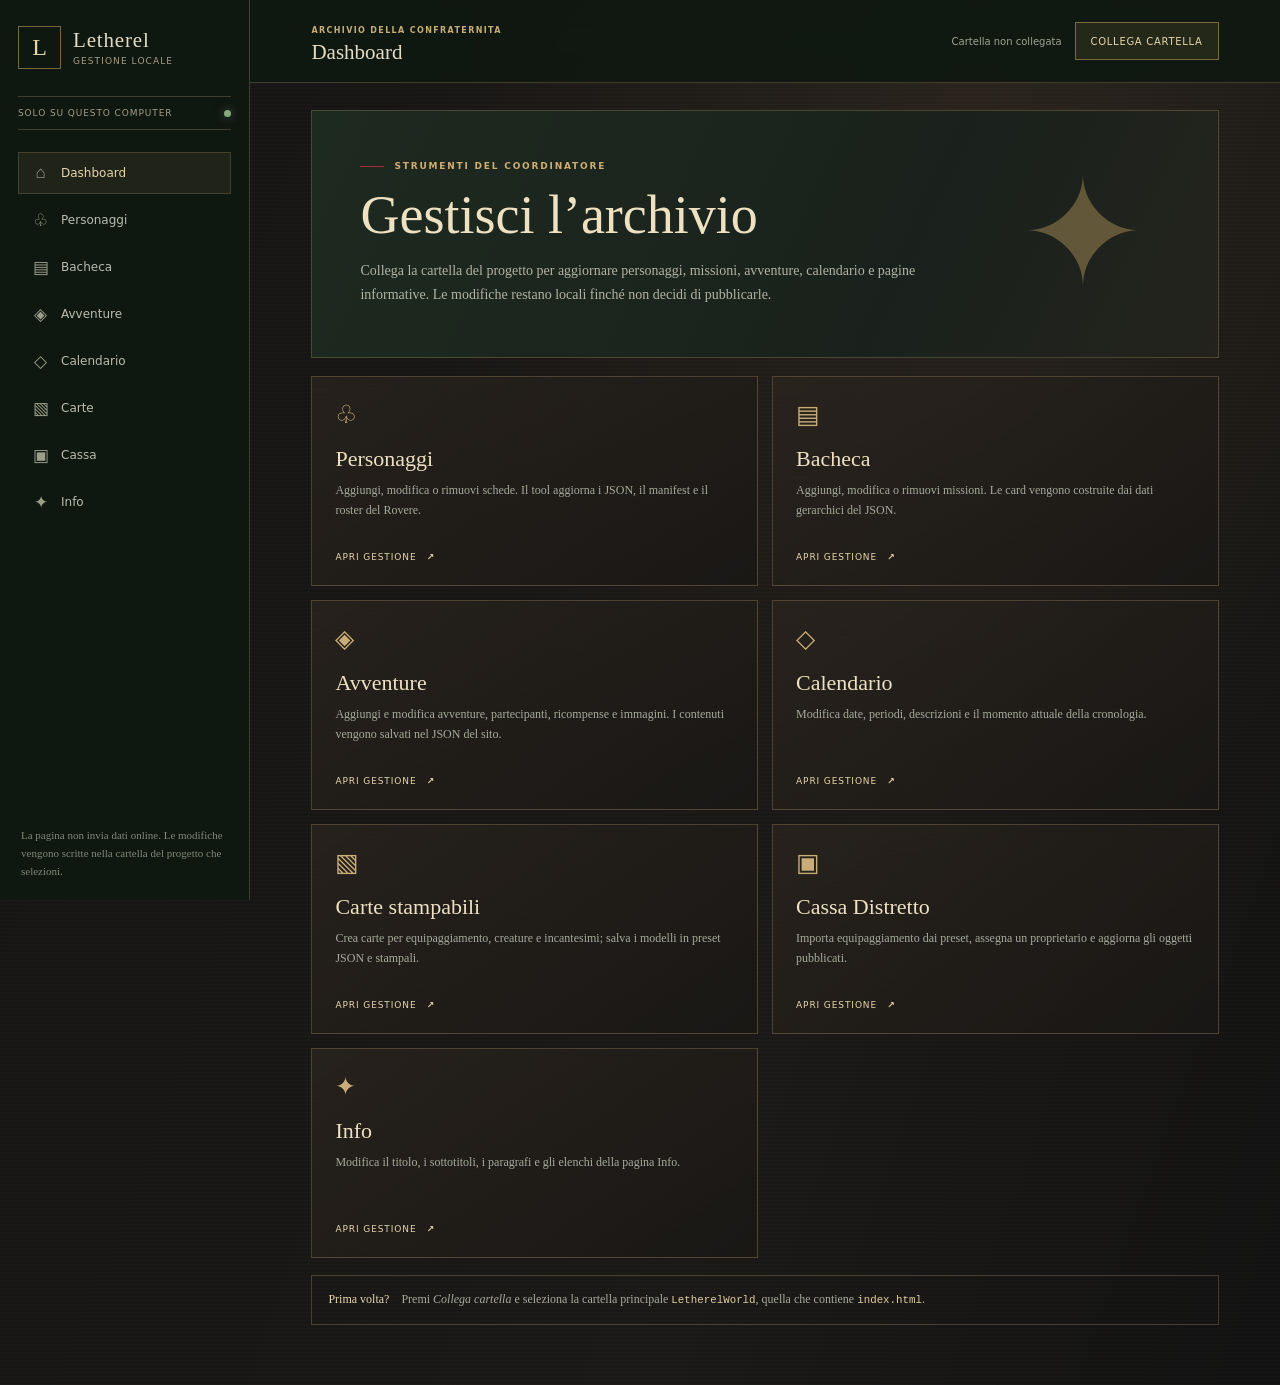
==== local-admin/index.html @ 0d3aecb5 "chore: track local admin tooling" ====
<!doctype html>
<html lang="it">
<head>
  <meta charset="utf-8">
  <meta name="viewport" content="width=device-width,initial-scale=1">
  <meta name="theme-color" content="#141313">
  <title>Gestione locale · Letherel</title>
  <link rel="stylesheet" href="../assets/site.css">
  <link rel="stylesheet" href="./admin.css">
  <script src="./repository.js" defer></script>
  <script src="./players.js" defer></script>
  <script src="./board.js" defer></script>
  <script src="./adventures.js" defer></script>
  <script src="./calendar.js" defer></script>
  <script src="./info.js" defer></script>
  <script src="./cards.js" defer></script>
  <script src="./cassa.js" defer></script>
  <script src="./admin.js" defer></script>
</head>
<body>
  <div class="admin-shell">
    <aside class="admin-sidebar">
      <a class="admin-brand" href="#dashboard"><span class="admin-seal">L</span><span><strong>Letherel</strong><small>Gestione locale</small></span></a>
      <div class="admin-sidebar-rule"><span>Solo su questo computer</span><i></i></div>
      <nav class="admin-nav" aria-label="Gestione archivio">
        <button type="button" data-view="dashboard" class="active"><span>⌂</span>Dashboard</button>
        <button type="button" data-view="players"><span>♧</span>Personaggi</button>
        <button type="button" data-view="board"><span>▤</span>Bacheca</button>
        <button type="button" data-view="adventures"><span>◈</span>Avventure</button>
        <button type="button" data-view="calendar"><span>◇</span>Calendario</button>
        <button type="button" data-view="cards"><span>▧</span>Carte</button>
        <button type="button" data-view="cassa"><span>▣</span>Cassa</button>
        <button type="button" data-view="info"><span>✦</span>Info</button>
      </nav>
      <p class="admin-private-note">La pagina non invia dati online. Le modifiche vengono scritte nella cartella del progetto che selezioni.</p>
    </aside>

    <main class="admin-main">
      <header class="admin-topbar">
        <div><span class="admin-eyebrow">Archivio della Confraternita</span><h1 id="view-title">Dashboard</h1></div>
        <div class="admin-connection">
          <span id="connection-label" class="connection-label">Cartella non collegata</span>
          <button id="connect-button" class="admin-button" type="button">Collega cartella</button>
        </div>
      </header>

      <div id="global-message" class="admin-global-message" role="status" aria-live="polite"></div>

      <section class="admin-view" id="dashboard-view" data-panel="dashboard">
        <div class="admin-hero">
          <div><div class="eyebrow">Strumenti del coordinatore</div><h2>Gestisci l’archivio</h2><p>Collega la cartella del progetto per aggiornare personaggi, missioni, avventure, calendario e pagine informative. Le modifiche restano locali finché non decidi di pubblicarle.</p></div>
          <div class="admin-hero-mark" aria-hidden="true">✦</div>
        </div>
        <div class="admin-dashboard-grid">
          <button type="button" class="admin-dashboard-card" data-view="players"><span class="dashboard-icon">♧</span><strong>Personaggi</strong><small>Aggiungi, modifica o rimuovi schede. Il tool aggiorna i JSON, il manifest e il roster del Rovere.</small><span class="dashboard-action">Apri gestione <b>↗</b></span></button>
          <button type="button" class="admin-dashboard-card" data-view="board"><span class="dashboard-icon">▤</span><strong>Bacheca</strong><small>Aggiungi, modifica o rimuovi missioni. Le card vengono costruite dai dati gerarchici del JSON.</small><span class="dashboard-action">Apri gestione <b>↗</b></span></button>
          <button type="button" class="admin-dashboard-card" data-view="adventures"><span class="dashboard-icon">◈</span><strong>Avventure</strong><small>Aggiungi e modifica avventure, partecipanti, ricompense e immagini. I contenuti vengono salvati nel JSON del sito.</small><span class="dashboard-action">Apri gestione <b>↗</b></span></button>
          <button type="button" class="admin-dashboard-card" data-view="calendar"><span class="dashboard-icon">◇</span><strong>Calendario</strong><small>Modifica date, periodi, descrizioni e il momento attuale della cronologia.</small><span class="dashboard-action">Apri gestione <b>↗</b></span></button>
          <button type="button" class="admin-dashboard-card" data-view="cards"><span class="dashboard-icon">▧</span><strong>Carte stampabili</strong><small>Crea carte per equipaggiamento, creature e incantesimi; salva i modelli in preset JSON e stampali.</small><span class="dashboard-action">Apri gestione <b>↗</b></span></button>
          <button type="button" class="admin-dashboard-card" data-view="cassa"><span class="dashboard-icon">▣</span><strong>Cassa Distretto</strong><small>Importa equipaggiamento dai preset, assegna un proprietario e aggiorna gli oggetti pubblicati.</small><span class="dashboard-action">Apri gestione <b>↗</b></span></button>
          <button type="button" class="admin-dashboard-card" data-view="info"><span class="dashboard-icon">✦</span><strong>Info</strong><small>Modifica il titolo, i sottotitoli, i paragrafi e gli elenchi della pagina Info.</small><span class="dashboard-action">Apri gestione <b>↗</b></span></button>
        </div>
        <div class="admin-tip"><strong>Prima volta?</strong><span>Premi <em>Collega cartella</em> e seleziona la cartella principale <code>LetherelWorld</code>, quella che contiene <code>index.html</code>.</span></div>
      </section>

      <section class="admin-view" id="players-view" data-panel="players" hidden>
        <div class="admin-page-intro"><div class="eyebrow">Distretto Rovere</div><h2>Personaggi</h2><p>Aggiungi una scheda con il form o rimuovila dall’archivio. Il rango stabilisce la sezione in cui appare.</p></div>
        <div class="admin-columns">
          <form id="player-form" class="admin-panel" data-requires-repository>
            <div class="admin-panel-heading"><div><span id="player-form-kicker" class="admin-kicker">Nuova scheda</span><h3 id="player-form-title">Aggiungi personaggio</h3></div><span class="panel-mark">01</span></div>
            <div class="admin-form-grid">
              <label>Nome<input name="nome" required maxlength="100" autocomplete="off" placeholder="Nome Cognome"></label>
              <label>Rango nel Rovere<select name="rango"><option value="1">Rango 1</option><option value="2">Rango 2</option><option value="3">Coordinatore · Rango 3</option></select></label>
              <label>Classe<input name="classe" required placeholder="Es. Guerriero"></label>
              <label>Razza<input name="razza" required placeholder="Es. Umano"></label>
              <label class="form-span">Background<input name="background" placeholder="Background del personaggio"></label>
              <label class="form-span">Descrizione <small>Una riga per paragrafo</small><textarea name="descrizione" rows="4" placeholder="Descrizione del personaggio"></textarea></label>
              <label class="form-span">Immagine <small>Percorso relativo, per esempio ./assets/personaggi/nome.png</small><input name="immagine" placeholder="./assets/personaggi/"></label>
              <label class="form-span">Imprese <small>Una per riga</small><textarea name="imprese" rows="3" placeholder="Prima impresa&#10;Seconda impresa"></textarea></label>
              <fieldset class="form-span admin-fieldset"><legend>Mood Song <small>Lascia vuoto se non presente</small></legend><div class="admin-form-grid compact-grid"><label>Titolo<input name="song-titolo" placeholder="Titolo del brano"></label><label>File<input name="song-file" placeholder="./assets/audio/brano.mp3"></label></div></fieldset>
              <label class="alive-toggle form-span"><input type="checkbox" name="ALive" checked><span><strong>Personaggio vivo</strong><small>Se disattivato, la scheda appare in bianco e nero con alone rosso.</small></span></label>
            </div>
            <div class="admin-form-footer"><p id="player-message" class="admin-message" role="status" aria-live="polite"></p><div class="form-actions"><button id="player-cancel" class="admin-button secondary" type="button" hidden>Annulla</button><button id="player-submit" class="admin-button" type="submit">Crea scheda</button></div></div>
          </form>

          <section class="admin-panel" data-requires-repository>
            <div class="admin-panel-heading"><div><span class="admin-kicker">Roster attuale</span><h3>Personaggi registrati</h3></div><span id="player-count" class="admin-count">—</span></div>
            <p class="admin-help">Usa le frecce per riordinare i personaggi dentro il rispettivo rango. Rimuoverne uno elimina il suo JSON e lo toglie dal manifest e dal roster; immagini e audio restano nella cartella.</p>
            <div id="player-list" class="admin-record-list" aria-live="polite"><p class="empty-state">Collega prima la cartella del progetto.</p></div>
          </section>
        </div>
      </section>

      <section class="admin-view" id="board-view" data-panel="board" hidden>
        <div class="admin-page-intro"><div class="eyebrow">Distretto Rovere</div><h2>Bacheca</h2><p>Le missioni seguono la struttura di <code>assets/bacheca.json</code>. L’ordine dell’elenco determina l’ordine delle card sul sito.</p></div>
        <div class="admin-columns board-columns">
          <form id="mission-form" class="admin-panel" data-requires-repository>
            <div class="admin-panel-heading"><div><span id="mission-form-kicker" class="admin-kicker">Nuovo incarico</span><h3 id="mission-form-title">Aggiungi missione</h3></div><span class="panel-mark">02</span></div>
            <div class="admin-form-grid">
              <label>Titolo<input name="title" required maxlength="120"></label>
              <label>Luogo<input name="location" placeholder="Foresta / bosco"></label>
              <label class="form-span">Contraente<input name="client"></label>
              <label class="form-span">Descrizione<textarea name="description" rows="5" required></textarea></label>
              <label class="form-span">Immagine <small>Percorso relativo, opzionale</small><input name="image" placeholder="./assets/missioni/missione.png"></label>
              <label class="form-span">Testo alternativo immagine<input name="image-alt"></label>
              <label>Compagni fissi <small>Uno per riga</small><textarea name="companions-fixed" rows="3"></textarea></label>
              <label>Alternative <small>Una per riga</small><textarea name="companions-alternatives" rows="3"></textarea></label>
              <fieldset class="form-span admin-fieldset"><legend>Profilo <small>Valori da 0 a 3</small></legend><div class="admin-form-grid profile-grid"><label>Roleplay<input name="profile-roleplay" type="number" min="0" max="3" value="1"></label><label>Combattimento<input name="profile-combat" type="number" min="0" max="3" value="1"></label><label>Indagine<input name="profile-investigation" type="number" min="0" max="3" value="1"></label></div></fieldset>
              <label>Ricompensa<input name="reward-amount" required placeholder="675 mo"></label>
              <label>Distribuzione<input name="reward-distribution" value="A testa"></label>
              <label class="form-span">Nota ricompensa<input name="reward-note" value="bottino a parte"></label>
              <label>Numero sessioni<input name="duration-count" type="number" min="1" step="1" placeholder="3"></label>
              <label>Unità durata<input name="duration-unit" value="sessioni"></label>
              <label class="alive-toggle form-span"><input type="checkbox" name="duration-approximate" checked><span><strong>Durata approssimativa</strong><small>Mostra il simbolo ≈ prima del numero.</small></span></label>
            </div>
            <div class="admin-form-footer"><p id="mission-message" class="admin-message" role="status" aria-live="polite"></p><div class="form-actions"><button id="mission-cancel" class="admin-button secondary" type="button" hidden>Annulla</button><button id="mission-submit" class="admin-button" type="submit">Aggiungi missione</button></div></div>
          </form>

          <section class="admin-panel" data-requires-repository>
            <div class="admin-panel-heading"><div><span class="admin-kicker">Elenco JSON</span><h3>Missioni pubblicate</h3></div><span id="mission-count" class="admin-count">—</span></div>
            <p class="admin-help">La rimozione aggiorna subito <code>bacheca.json</code>. Per cambiare ordine, usa i pulsanti freccia.</p>
            <div id="mission-list" class="admin-record-list" aria-live="polite"><p class="empty-state">Collega prima la cartella del progetto.</p></div>
          </section>
        </div>
      </section>

      <section class="admin-view" id="adventures-view" data-panel="adventures" hidden>
        <div class="admin-page-intro"><div class="eyebrow">Distretto Rovere</div><h2>Avventure</h2><p>Gestisci le avventure mostrate sul sito. I contenuti vengono salvati in <code>assets/avventure.json</code>; l’ordine qui sotto determina l’ordine delle schede.</p></div>
        <div class="admin-columns adventures-columns">
          <form id="adventure-form" class="admin-panel" data-requires-repository>
            <div class="admin-panel-heading"><div><span id="adventure-form-kicker" class="admin-kicker">Nuova avventura</span><h3 id="adventure-form-title">Aggiungi avventura</h3></div><span class="panel-mark">07</span></div>
            <div class="admin-form-grid">
              <label>Titolo<input name="title" required maxlength="120" placeholder="Es. Nyx"></label>
              <label>Sottotitolo<input name="subtitle" maxlength="100" placeholder="Es. Proto-Avventura"></label>
              <label class="form-span">Immagine <small>Percorso relativo, facoltativo</small><input name="image" placeholder="./assets/avventure/nyx.png"></label>
              <label class="form-span">Testo alternativo immagine<input name="image-alt" maxlength="240"></label>
              <fieldset class="form-span admin-fieldset adventure-participants-fieldset"><legend>Partecipanti</legend><div id="adventure-participants-list" class="adventure-participants-list"></div><button id="adventure-add-participant" class="admin-button secondary" type="button">Aggiungi partecipante</button></fieldset>
              <label>Contraente<input name="contractor" placeholder="Es. Lord Castor Sewerly"></label>
              <label>Ricompensa<input name="reward" placeholder="Es. 100 mo"></label>
              <label>Sessioni<input name="sessions" inputmode="numeric" maxlength="60" placeholder="Es. 5"></label>
              <label class="form-span">Note<textarea name="notes" rows="3"></textarea></label>
              <label class="form-span">Giocatori <small>Uno per riga</small><textarea name="players" rows="3"></textarea></label>
            </div>
            <div class="admin-form-footer"><p id="adventure-message" class="admin-message" role="status" aria-live="polite"></p><div class="form-actions"><button id="adventure-cancel" class="admin-button secondary" type="button" hidden>Annulla</button><button id="adventure-submit" class="admin-button" type="submit">Aggiungi avventura</button></div></div>
          </form>
          <section class="admin-panel" data-requires-repository>
            <div class="admin-panel-heading"><div><span class="admin-kicker">Elenco JSON</span><h3>Avventure pubblicate</h3></div><span id="adventure-count" class="admin-count">—</span></div>
            <p class="admin-help">Modifica i contenuti, riordina le schede o rimuovi un’avventura dal sito.</p>
            <div id="adventure-list" class="admin-record-list" aria-live="polite"><p class="empty-state">Collega prima la cartella del progetto.</p></div>
          </section>
        </div>
      </section>

      <section class="admin-view" id="calendar-view" data-panel="calendar" hidden>
        <div class="admin-page-intro"><div class="eyebrow">Compendio</div><h2>Calendario</h2><p>Modifica la cronologia e il tempo attuale. L’ordine degli elementi determina quello mostrato sul sito.</p></div>
        <form id="calendar-form" class="admin-panel" data-requires-repository>
          <div class="admin-panel-heading"><div><span class="admin-kicker">Contenuti del sito</span><h3>Linea temporale</h3></div><span class="panel-mark">06</span></div>
          <div class="admin-form-grid">
            <label class="form-span">Etichetta del tempo attuale<input id="calendar-current-label" required maxlength="100" placeholder="Tempo attuale"></label>
          </div>
          <div id="calendar-timeline-list" class="calendar-admin-list" aria-live="polite"></div>
          <div class="calendar-editor-add"><button id="calendar-add-event" class="admin-button secondary" type="button">Aggiungi evento</button><button id="calendar-add-link" class="admin-button secondary" type="button">Aggiungi periodo o nota</button></div>
          <div class="admin-form-footer"><p id="calendar-message" class="admin-message" role="status" aria-live="polite"></p><button class="admin-button" type="submit">Salva calendario</button></div>
        </form>
      </section>

      <section class="admin-view" id="cards-view" data-panel="cards" hidden>
        <div class="admin-page-intro"><div class="eyebrow">Strumenti del coordinatore</div><h2>Carte stampabili</h2><p>Crea carte in italiano per equipaggiamento, creature e incantesimi. Aggiungi preset al foglio A4 e stampa fino a nove carte insieme.</p></div>
        <div class="admin-columns cards-columns">
          <form id="printable-card-form" class="admin-panel" data-requires-repository>
            <div class="admin-panel-heading"><div><span class="admin-kicker">Nuova scheda</span><h3 id="printable-card-form-title">Crea una carta</h3></div><span class="panel-mark">04</span></div>
            <div class="admin-form-grid">
              <label class="form-span">Tipo di carta<select id="printable-card-type" name="type"><option value="equipaggiamento">Equipaggiamento</option><option value="creatura">Creatura</option><option value="incantesimo">Incantesimo</option></select></label>
              <label class="form-span">Dimensione testo interno<select id="printable-card-text-size" name="textSize"><option value="7">7 px</option><option value="8" selected>8 px</option><option value="9">9 px</option><option value="10">10 px</option><option value="11">11 px</option><option value="12">12 px</option></select><small>Testo sotto i punteggi. Seleziona testo e premi Ctrl+B per il grassetto.</small></label>
            </div>
            <div id="printable-card-fields" class="admin-form-grid cards-form-fields"></div>
            <div class="admin-form-footer"><p id="printable-card-message" class="admin-message" role="status" aria-live="polite"></p><div class="form-actions"><button id="printable-card-new" class="admin-button secondary" type="button">Nuova</button><button id="printable-card-save" class="admin-button" type="submit">Salva preset</button></div></div>
          </form>

          <section class="admin-panel cards-preview-panel">
            <div class="admin-panel-heading"><div><span class="admin-kicker">Anteprima</span><h3>Formato carta</h3></div><span class="panel-mark">↗</span></div>
            <div id="printable-card-preview" class="cards-preview" aria-live="polite"></div>
            <p class="admin-help cards-preview-help">Aggiungi un preset salvato al foglio per stamparlo insieme alle altre carte.</p>
          </section>
        </div>

        <section class="admin-panel cards-sheet-panel" data-requires-repository>
          <div class="admin-panel-heading"><div><span class="admin-kicker">Composizione</span><h3>Foglio di stampa</h3></div><div class="cards-preset-tools"><span id="printable-card-sheet-count" class="admin-count">0/9</span><button id="printable-card-sheet-clear" class="admin-button secondary" type="button" disabled>Svuota foglio</button><button id="printable-card-sheet-print" class="admin-button" type="button" disabled>Stampa foglio</button></div></div>
          <p class="admin-help">Aggiungi carte dall’archivio qui sotto. Puoi inserire più copie dello stesso preset.</p>
          <div id="printable-card-sheet-list" class="admin-record-list" aria-live="polite"><p class="empty-state">Il foglio è vuoto.</p></div>
        </section>

        <section class="admin-panel cards-presets-panel" data-requires-repository>
          <div class="admin-panel-heading"><div><span class="admin-kicker">Archivio locale</span><h3>Preset salvati</h3></div><span id="printable-card-count" class="admin-count">0</span></div>
          <p class="admin-help">I preset sono salvati in <code>local-admin/schede-stampabili.json</code>, una cartella esclusa dalla pubblicazione del sito.</p>
          <div id="printable-card-list" class="admin-record-list" aria-live="polite"><p class="empty-state">Collega prima la cartella del progetto.</p></div>
        </section>
      </section>

      <section class="admin-view" id="cassa-view" data-panel="cassa" hidden>
        <div class="admin-page-intro"><div class="eyebrow">Distretto Rovere</div><h2>Cassa Distretto</h2><p>Importa un preset di equipaggiamento, assegna il proprietario, correggi il costo in mo e scegli il colore della carta. Gli oggetti vengono salvati in <code>assets/cassa.json</code> e mostrati sul sito.</p></div>
        <div class="admin-columns cassa-admin-columns">
          <form id="cassa-form" class="admin-panel" data-requires-repository>
            <div class="admin-panel-heading"><div><span id="cassa-form-kicker" class="admin-kicker">Nuovo oggetto</span><h3>Importa un preset</h3></div><span class="panel-mark">05</span></div>
            <div class="admin-form-grid">
              <label class="form-span">Preset Equipaggiamento<select id="cassa-preset" required><option value="">Collega la cartella per caricare i preset</option></select></label>
              <label>Proprietario<input id="cassa-owner" required maxlength="100" placeholder="Es. Reginald"></label>
              <label>Costo (mo)<input id="cassa-cost" type="number" min="0" step="0.01" placeholder="Es. 25"></label>
              <label>Colore carta<input id="cassa-color" type="color" value="#a0d2ff" aria-label="Colore del gradiente della carta"></label>
              <div class="form-span cassa-color-presets" role="group" aria-label="Colori rapidi">
                <strong>Colori rapidi</strong>
                <div class="cassa-color-palette">
                  <button type="button" class="cassa-color-option" data-cassa-color="#a0d2ff" style="--preset-color:#a0d2ff"><span aria-hidden="true"></span>Blu · equipaggiamento</button>
                  <button type="button" class="cassa-color-option" data-cassa-color="#a92e35" style="--preset-color:#a92e35"><span aria-hidden="true"></span>Rosso · consumabili</button>
                  <button type="button" class="cassa-color-option" data-cassa-color="#78916e" style="--preset-color:#78916e"><span aria-hidden="true"></span>Verde</button>
                  <button type="button" class="cassa-color-option" data-cassa-color="#d0ad67" style="--preset-color:#d0ad67"><span aria-hidden="true"></span>Oro</button>
                  <button type="button" class="cassa-color-option" data-cassa-color="#9276b5" style="--preset-color:#9276b5"><span aria-hidden="true"></span>Viola</button>
                </div>
              </div>
            </div>
            <div class="admin-form-footer"><p id="cassa-message" class="admin-message" role="status" aria-live="polite"></p><div class="form-actions"><button id="cassa-cancel" class="admin-button secondary" type="button" hidden>Annulla</button><button id="cassa-submit" class="admin-button" type="submit">Aggiungi alla cassa</button></div></div>
          </form>
          <section class="admin-panel" data-requires-repository>
            <div class="admin-panel-heading"><div><span class="admin-kicker">JSON pubblicato</span><h3>Oggetti in cassa</h3></div><span id="cassa-count" class="admin-count">—</span></div>
            <p class="admin-help">Modifica proprietario, costo in mo o colore con il pulsante ✎. Il costo importato dal preset si può correggere qui.</p>
            <div id="cassa-list" class="admin-record-list" aria-live="polite"><p class="empty-state">Collega prima la cartella del progetto.</p></div>
          </section>
        </div>
      </section>

      <section class="admin-view" id="info-view" data-panel="info" hidden>
        <div class="admin-page-intro"><div class="eyebrow">Compendio</div><h2>Info</h2><p>Modifica il contenuto della pagina in <code>assets/info.json</code>. La scheda ha un titolo e una o più sottosezioni con paragrafo ed elenco puntato facoltativo.</p></div>
        <form id="info-form" class="admin-panel" data-requires-repository>
          <div class="admin-panel-heading"><div><span class="admin-kicker">Contenuti del sito</span><h3>Pagina Info</h3></div><span class="panel-mark">03</span></div>
          <div class="admin-form-grid">
            <label class="form-span">Titolo<input id="info-title" required maxlength="140" placeholder="Regole aggiuntive"></label>
          </div>
          <div id="info-sections" class="info-editor-sections"></div>
          <div class="info-editor-add"><button id="info-add-section" class="admin-button secondary" type="button">Aggiungi sottosezione</button></div>
          <div class="admin-form-footer"><p id="info-message" class="admin-message" role="status" aria-live="polite"></p><button class="admin-button" type="submit">Salva Info</button></div>
        </form>
      </section>
    </main>
  </div>
  <div id="printable-card-print-output" aria-hidden="true"></div>
</body>
</html>
---- assets/site.css ----
:root{color-scheme:dark;--ink:#e8e3d4;--muted:#a6a493;--bg:#101812;--panel:#17221b;--line:rgba(206,190,145,.14);--gold:#d0ad67;--gold-light:#ecd5a0;--green:#78916e;--sidebar:258px;--serif:Georgia,"Times New Roman",serif;--sans:Inter,ui-sans-serif,system-ui,-apple-system,"Segoe UI",sans-serif}
*{box-sizing:border-box}html{min-height:100%;background:var(--bg);scroll-behavior:smooth}body{margin:0;min-width:320px;color:var(--ink);font-family:var(--sans);background:radial-gradient(ellipse at 70% -15%,rgba(74,95,69,.2),transparent 48%),var(--bg)}button,input{font:inherit}a{color:inherit;text-decoration:none}.sidebar{position:fixed;z-index:30;inset:0 auto 0 0;display:flex;flex-direction:column;width:var(--sidebar);padding:29px 20px 20px;border-right:1px solid var(--line);background:rgba(16,24,18,.97)}.brand{display:flex;align-items:center;gap:13px;min-height:47px}.brand-crest{display:block;width:78px;height:90px;flex:0 0 78px;object-fit:contain}.brand strong{display:block;font:21px/1 var(--serif);letter-spacing:.04em}.brand small{display:block;margin-top:5px;color:var(--muted);font-size:9px;letter-spacing:.12em;text-transform:uppercase}.sidebar-rule{display:flex;align-items:center;justify-content:space-between;margin:31px 1px 24px;padding:11px 0;border-block:1px solid var(--line);color:var(--muted);font-size:10px;letter-spacing:.14em;text-transform:uppercase}.live-dot{display:inline-block;width:7px;height:7px;flex:0 0 auto;border:0;border-radius:50%;background:#86a97d;box-shadow:0 0 0 4px rgba(134,169,125,.1),0 0 12px rgba(134,169,125,.6)}.nav-label{margin:0 0 11px 10px;color:#758075;font-size:9px;font-weight:700;letter-spacing:.17em;text-transform:uppercase}.nav-label-spaced{margin-top:31px}.main-nav a{position:relative;display:flex;align-items:center;min-height:41px;margin:3px 0;padding:0 10px;border:1px solid transparent;border-radius:5px;color:#b9bcae;font-size:12px;transition:.18s ease}.main-nav a:hover{border-color:var(--line);background:rgba(255,255,255,.025);color:var(--ink)}.main-nav a.active{border-color:rgba(208,173,103,.2);background:linear-gradient(90deg,rgba(208,173,103,.12),rgba(208,173,103,.025));color:var(--gold-light)}.main-nav a.active:before{position:absolute;inset:8px auto 8px -1px;width:2px;background:var(--gold);content:""}.nav-icon{display:inline-grid;place-items:center;width:25px;margin-right:7px;color:#8d9a84;font:16px var(--serif)}.main-nav a.active .nav-icon{color:var(--gold)}.nav-count{margin-left:auto;padding:3px 7px;border:1px solid rgba(208,173,103,.3);border-radius:99px;color:var(--gold-light);font-size:9px}.sidebar-bottom{margin-top:auto}.sidebar-note{display:flex;gap:10px;margin-bottom:24px;padding:13px 11px;border:1px solid var(--line);border-radius:5px;background:rgba(255,255,255,.018)}.sidebar-note>span{color:var(--gold)}.sidebar-note p{margin:0;color:var(--muted);font-size:10px;line-height:1.65}.sidebar-note strong{color:var(--ink);font-weight:600}.sidebar-version{color:#657064;font-size:8px;letter-spacing:.18em}.main-area{min-height:100vh;margin-left:var(--sidebar)}.topbar{position:sticky;z-index:20;top:0;display:flex;align-items:center;gap:25px;height:66px;padding:0 5.3vw;border-bottom:1px solid var(--line);background:rgba(16,24,18,.88);backdrop-filter:blur(16px)}.breadcrumbs{display:flex;align-items:center;gap:11px;min-width:175px;color:#a9ad9e;font:12px var(--serif)}.breadcrumbs b{color:#566256;font:12px var(--sans)}.top-status{display:flex;align-items:center;gap:11px;padding-left:14px;border-left:1px solid var(--line)}.top-status .live-dot{width:6px;height:6px}.top-status small,.top-status strong{display:block}.top-status small{color:#788477;font-size:8px;letter-spacing:.12em}.top-status strong{margin-top:3px;color:#d5d6c7;font-size:10px;font-weight:500}.menu-button{display:none;border:0;background:none;color:var(--gold-light);font-size:20px}.content-wrap{max-width:1280px;min-height:calc(100vh - 109px);margin:0 auto;padding:46px 5.3vw 64px}.site-footer{display:flex;justify-content:space-between;gap:15px;margin:0 5.3vw;padding:17px 0 22px;border-top:1px solid var(--line);color:#727a6f;font-size:9px;letter-spacing:.08em;text-transform:uppercase}.eyebrow{display:flex;align-items:center;gap:10px;margin-bottom:17px;color:var(--gold);font-size:9px;font-weight:700;letter-spacing:.2em;text-transform:uppercase}.eyebrow:before{width:24px;height:1px;background:var(--gold);content:""}.page-title{max-width:780px;margin:0;font:clamp(36px,5vw,59px)/1.04 var(--serif);font-weight:400;letter-spacing:-.035em}.page-title em{color:var(--gold-light);font-style:italic}.page-lede{max-width:650px;margin:19px 0 0;color:#b1b4a6;font:16px/1.75 var(--serif)}.page-intro{margin-bottom:38px}.hero{position:relative;overflow:hidden;min-height:350px;display:flex;align-items:flex-end;padding:clamp(24px,4.5vw,52px);border:1px solid rgba(208,173,103,.28);border-radius:6px;background:radial-gradient(ellipse at 72% 42%,rgba(118,151,103,.25),transparent 34%),radial-gradient(ellipse at 82% 58%,rgba(208,173,103,.1),transparent 43%),linear-gradient(120deg,#1b2a20,#17231c 59%,#202820);box-shadow:0 25px 80px rgba(0,0,0,.18)}.hero:before{position:absolute;top:-108px;right:7%;width:380px;height:380px;border:1px solid rgba(208,173,103,.22);border-radius:50%;box-shadow:0 0 0 22px rgba(208,173,103,.025),0 0 0 54px rgba(208,173,103,.025),0 0 0 90px rgba(208,173,103,.02);content:""}.hero:after{position:absolute;top:42px;right:19%;width:104px;height:192px;border:1px solid rgba(236,213,160,.38);border-radius:50%;transform:rotate(41deg);content:""}.hero-orbit{position:absolute;top:78px;right:calc(7% + 120px);width:22px;height:22px;border:1px solid var(--gold);border-radius:50%;background:rgba(16,24,18,.4);box-shadow:0 0 22px rgba(208,173,103,.25)}.hero-content{position:relative;z-index:1;max-width:640px}.hero .eyebrow{margin-bottom:15px}.hero h1{max-width:620px;margin:0;font:clamp(44px,6.2vw,78px)/.98 var(--serif);font-weight:400;letter-spacing:-.04em}.hero h1 span{display:block;color:var(--gold-light);font-style:italic}.hero p{max-width:510px;margin:20px 0 0;color:#bdc0b0;font:15px/1.7 var(--serif)}.hero-actions,.page-actions{display:flex;flex-wrap:wrap;gap:10px;margin-top:25px}.button{display:inline-flex;align-items:center;justify-content:center;gap:10px;min-height:39px;padding:0 15px;border:1px solid rgba(208,173,103,.52);border-radius:3px;background:rgba(208,173,103,.1);color:var(--gold-light);font-size:10px;letter-spacing:.08em;text-transform:uppercase;transition:.18s ease}.button:hover{background:rgba(208,173,103,.19);border-color:var(--gold)}.button.secondary{border-color:var(--line);background:rgba(255,255,255,.025);color:var(--ink)}.section-heading{display:flex;align-items:end;justify-content:space-between;gap:20px;margin:48px 0 18px}.section-heading h2{margin:0;font:26px/1.1 var(--serif);font-weight:400}.section-heading p{margin:7px 0 0;color:var(--muted);font:12px/1.6 var(--serif)}.text-link{color:var(--gold-light);font-size:10px;letter-spacing:.08em;text-transform:uppercase}.stats-grid{display:grid;grid-template-columns:repeat(4,1fr);gap:1px;overflow:hidden;margin-top:24px;border:1px solid var(--line);border-radius:5px;background:var(--line)}.stat{min-height:96px;padding:20px;background:var(--panel)}.stat strong{display:block;color:var(--gold-light);font:28px/1 var(--serif);font-weight:400}.stat span{display:block;margin-top:10px;color:#899286;font-size:9px;letter-spacing:.13em;text-transform:uppercase}.card-grid{display:grid;grid-template-columns:repeat(3,minmax(0,1fr));gap:13px}.card,.panel{min-width:0;padding:20px;border:1px solid var(--line);border-radius:5px;background:linear-gradient(145deg,rgba(28,42,33,.86),rgba(23,34,27,.75))}.card h3{margin:0;font:20px/1.25 var(--serif);font-weight:400}.card p{margin:10px 0 0;color:#a6ab9c;font:12px/1.7 var(--serif)}.card-kicker{display:flex;justify-content:space-between;gap:8px;margin-bottom:13px;color:var(--gold);font-size:9px;letter-spacing:.12em;text-transform:uppercase}.mission-card{position:relative;display:flex;flex-direction:column;min-height:260px;padding:21px;border:1px solid var(--line);border-radius:5px;background:linear-gradient(155deg,#1c2b21,#17221b 75%);transition:transform .2s ease,border-color .2s ease}.mission-card:hover{transform:translateY(-3px);border-color:rgba(208,173,103,.38)}.mission-card h3{margin:0;font:23px/1.12 var(--serif);font-weight:400}.mission-card .contractor{margin:9px 0 0;color:#9ba294;font:11px var(--serif)}.mission-card>p:not(.contractor){color:#a6ab9c;font:12px/1.6 var(--serif)}.mission-tags{display:flex;flex-wrap:wrap;gap:6px;margin-top:18px}.tag{padding:5px 8px;border:1px solid rgba(206,190,145,.16);border-radius:2px;color:#bbc0ae;font-size:8px;letter-spacing:.08em;text-transform:uppercase}.mission-bars{display:grid;grid-template-columns:repeat(3,1fr);gap:6px;margin-top:19px}.metric{color:#818a7e;font-size:8px;letter-spacing:.06em;text-transform:uppercase}.metric strong{display:block;margin-top:5px;color:#d3d0c0;font-size:10px;font-weight:500}.mission-bottom{display:flex;align-items:center;justify-content:space-between;gap:12px;margin-top:auto;padding-top:22px}.reward{color:var(--gold-light);font:17px var(--serif)}.reward small{display:block;margin-top:4px;color:#8b9384;font:8px var(--sans);letter-spacing:.11em;text-transform:uppercase}.callout{display:flex;gap:15px;margin-top:29px;padding:17px 19px;border-left:2px solid var(--gold);background:rgba(208,173,103,.06);color:#b7b9aa;font:13px/1.65 var(--serif)}.callout strong{color:var(--gold-light)}.split-grid{display:grid;grid-template-columns:minmax(0,1.2fr) minmax(260px,.8fr);gap:16px}.panel{padding:clamp(20px,3vw,30px);background:rgba(23,34,27,.7)}.panel h2,.panel h3{margin:0;font:24px/1.18 var(--serif);font-weight:400}.panel p{color:#aeb1a2;font:13px/1.8 var(--serif)}.panel p:last-child{margin-bottom:0}.theory-list,.council-list{display:grid;gap:0;margin-top:16px}.theory{display:grid;grid-template-columns:29px 1fr;gap:11px;padding:12px 0;border-top:1px solid var(--line)}.theory-index{color:var(--gold);font:19px var(--serif)}.theory strong{color:#e4dfcf;font:15px var(--serif);font-weight:400}.theory p{margin:5px 0 0;font-size:11px}.council-row{display:flex;justify-content:space-between;gap:12px;padding:12px 0;border-bottom:1px solid var(--line);color:#b4b7a9;font:12px var(--serif)}.council-row:last-child{border-bottom:0}.council-row strong{color:var(--gold-light);font:12px var(--sans);font-weight:500;text-align:right}.roster-grid{display:grid;grid-template-columns:repeat(3,minmax(0,1fr));gap:9px;margin-top:17px}.member{padding:14px 15px;border:1px solid var(--line);border-radius:4px;background:rgba(255,255,255,.018)}.member strong{display:block;color:#e4e0d2;font:15px var(--serif);font-weight:400}.member small{display:block;margin-top:5px;color:#858f82;font-size:8px;letter-spacing:.1em;text-transform:uppercase}.rank-block+.rank-block{margin-top:34px}.rank-title{display:flex;align-items:center;gap:12px;margin:0 0 15px;color:var(--gold-light);font:22px var(--serif);font-weight:400}.rank-title:after{height:1px;flex:1;background:var(--line);content:""}.rank-title small{color:#838b7e;font:9px var(--sans);letter-spacing:.1em;text-transform:uppercase}.district-grid{display:grid;grid-template-columns:repeat(4,minmax(0,1fr));gap:8px;margin-top:18px}.district-chip{display:flex;justify-content:space-between;align-items:center;gap:7px;min-height:44px;padding:10px 12px;border:1px solid var(--line);border-radius:3px;color:#c8c8ba;font:12px var(--serif)}.district-chip.current{border-color:rgba(208,173,103,.5);background:rgba(208,173,103,.09);color:var(--gold-light)}.district-chip small{color:#778375;font:8px var(--sans);text-transform:uppercase}.game-tabs{display:flex;flex-wrap:wrap;gap:7px;margin:27px 0 15px}.game-tab{padding:9px 13px;border:1px solid var(--line);border-radius:3px;background:transparent;color:#b4b8aa;font-size:9px;letter-spacing:.11em;text-transform:uppercase;cursor:pointer}.game-tab[aria-selected=true]{border-color:rgba(208,173,103,.55);background:rgba(208,173,103,.1);color:var(--gold-light)}.game-panel{padding:clamp(20px,3vw,30px);border:1px solid var(--line);border-radius:5px;background:var(--panel)}.game-panel h2{margin:0;font:27px var(--serif);font-weight:400}.game-panel>p{max-width:760px;color:#b4b7a9;font:14px/1.8 var(--serif)}.rule-grid{display:grid;grid-template-columns:repeat(3,1fr);gap:10px;margin-top:20px}.rule-item{padding:14px;border:1px solid var(--line);border-radius:3px}.rule-item strong{display:block;color:var(--gold-light);font:14px var(--serif);font-weight:400}.rule-item span{display:block;margin-top:6px;color:#999f90;font-size:10px;line-height:1.6}.timeline-card{display:grid;grid-template-columns:88px 1fr;gap:17px;padding:20px 0;border-top:1px solid var(--line)}.timeline-date{color:var(--gold);font:14px var(--serif)}.timeline-card h3{margin:0;font:19px var(--serif);font-weight:400}.timeline-card p{margin:7px 0 0;color:#a6ab9c;font:12px/1.7 var(--serif)}.house-grid{display:grid;grid-template-columns:repeat(4,minmax(0,1fr));gap:9px;margin-top:17px}.house{position:relative;overflow:hidden;min-height:96px;padding:17px;border:1px solid var(--line);border-radius:4px;background:linear-gradient(140deg,rgba(35,52,39,.9),rgba(20,29,23,.7))}.house:after{position:absolute;right:-14px;bottom:-30px;width:70px;height:70px;border:1px solid rgba(208,173,103,.14);border-radius:50%;content:""}.house strong{position:relative;z-index:1;display:block;font:18px var(--serif);font-weight:400}.house small{position:relative;z-index:1;display:block;margin-top:8px;color:#899285;font-size:8px;letter-spacing:.1em;text-transform:uppercase}
@media(prefers-reduced-motion:no-preference){.content-wrap>*{animation:rise .36s ease both}@keyframes rise{from{opacity:.5;transform:translateY(7px)}to{opacity:1;transform:none}}}
@media(max-width:1050px){.sidebar{width:225px}.main-area{margin-left:225px}.topbar,.content-wrap{padding-inline:3.5vw}.card-grid{grid-template-columns:repeat(2,minmax(0,1fr))}.district-grid{grid-template-columns:repeat(3,minmax(0,1fr))}.house-grid{grid-template-columns:repeat(3,minmax(0,1fr))}}
@media(max-width:760px){.sidebar{width:258px;transform:translateX(-102%);transition:transform .25s ease;box-shadow:15px 0 40px rgba(0,0,0,.3)}.sidebar.open{transform:translateX(0)}.sidebar-scrim{position:fixed;z-index:25;inset:0;display:none;background:rgba(0,0,0,.58)}.sidebar-scrim.show{display:block}.main-area{margin-left:0}.topbar{height:59px;gap:13px;padding-inline:17px}.menu-button{display:block;padding:5px;cursor:pointer}.breadcrumbs{min-width:0;flex:1;font-size:11px}.top-status{display:none}.content-wrap{min-height:calc(100vh - 100px);padding:30px 18px 44px}.site-footer{flex-wrap:wrap;margin-inline:18px;font-size:8px}.site-footer span:nth-child(2){order:3;width:100%}.hero{min-height:360px;padding:27px 22px}.hero:before{top:-40px;right:-130px;width:300px;height:300px}.hero:after{right:25px}.hero-orbit{right:110px}.page-title{font-size:43px}.page-lede{font-size:14px}.stats-grid{grid-template-columns:repeat(2,1fr)}.stat{min-height:82px;padding:15px}.stat strong{font-size:24px}.card-grid,.split-grid{grid-template-columns:1fr}.roster-grid,.district-grid{grid-template-columns:repeat(2,minmax(0,1fr))}.house-grid{grid-template-columns:repeat(2,minmax(0,1fr))}.section-heading{align-items:start;flex-direction:column;margin-top:39px}.rule-grid{grid-template-columns:1fr}.timeline-card{grid-template-columns:65px 1fr;gap:11px}}
@media(max-width:390px){.roster-grid,.district-grid{grid-template-columns:1fr}.hero h1{font-size:41px}}
/* Letherel: archivio di gilda, tra Google Sites e tavola illustrata. */
:root{color-scheme:dark;--ink:#e5dcc5;--muted:#aa9d82;--bg:#141313;--panel:#211e1b;--line:rgba(193,166,112,.28);--gold:#c9ad78;--gold-light:#e7d5ad;--green:#78916e;--sidebar:258px}
html,body{background-color:var(--bg)}body{background-image:repeating-linear-gradient(0deg,rgba(228,208,164,.018) 0,rgba(228,208,164,.018) 1px,transparent 1px,transparent 4px),radial-gradient(ellipse at 76% 8%,rgba(115,92,58,.16),transparent 42%),linear-gradient(110deg,#151414,#1b1917 65%,#121212)}
.sidebar{border-right:1px solid rgba(201,173,120,.34);background:linear-gradient(90deg,rgba(17,16,16,.99),rgba(24,22,20,.98));box-shadow:8px 0 30px rgba(0,0,0,.22)}

.sidebar-rule{border-color:rgba(201,173,120,.34)}.live-dot{background:#a92e35;box-shadow:0 0 0 4px rgba(169,46,53,.12),0 0 12px rgba(169,46,53,.55)}
.nav-label{color:#927c58}.main-nav a{border-radius:0;color:#c4b99f}.main-nav a:hover{border-color:rgba(201,173,120,.24);background:rgba(201,173,120,.06)}.main-nav a.active{border-color:rgba(201,173,120,.35);background:linear-gradient(90deg,rgba(169,46,53,.23),rgba(201,173,120,.04));color:#f0dfb6}.main-nav a.active:before{width:3px;background:#b12b34}.nav-icon{color:#a38a5c}.nav-count{border-radius:0;border-color:rgba(169,46,53,.65);color:#e2b5a5}
.topbar{border-color:var(--line);background:rgba(19,18,17,.92)}.content-wrap{max-width:1400px}.site-footer{border-color:var(--line);color:#8b7e65}
.hero{min-height:285px;padding:clamp(25px,4vw,48px);border:1px solid rgba(201,173,120,.58);border-radius:0;background:linear-gradient(90deg,rgba(18,17,16,.96) 0%,rgba(27,24,20,.84) 52%,rgba(18,17,16,.95) 100%),repeating-linear-gradient(135deg,rgba(214,191,145,.055) 0 1px,transparent 1px 8px);box-shadow:inset 0 0 0 5px rgba(201,173,120,.08),inset 0 0 0 7px rgba(201,173,120,.24),0 24px 65px rgba(0,0,0,.27)}
.hero:before{top:16px;right:8%;width:215px;height:235px;border:1px solid rgba(225,206,164,.58);border-radius:0;transform:rotate(2deg);box-shadow:inset 0 0 0 7px rgba(201,173,120,.09),inset 0 0 0 9px rgba(201,173,120,.24),0 0 0 1px rgba(0,0,0,.8)}
.hero:after{top:49%;right:-3%;left:-3%;width:106%;height:31px;border:0;border-radius:0;background:linear-gradient(90deg,#531c21,#a72b34 18%,#8d202a 78%,#5a1b20);transform:rotate(-5deg);box-shadow:0 1px 0 rgba(234,194,147,.38),0 -1px 0 rgba(0,0,0,.55);z-index:0}
.hero-orbit{top:37px;right:calc(8% + 86px);z-index:1;width:43px;height:43px;border:1px solid rgba(231,213,173,.82);border-radius:0;transform:rotate(45deg);box-shadow:inset 0 0 0 5px rgba(201,173,120,.14),0 0 15px rgba(0,0,0,.5)}
.hero-content{z-index:2}.hero h1{max-width:720px;text-shadow:2px 3px 0 #171411,0 0 22px #0c0b0a}.hero h1 span{color:var(--gold-light);font-style:normal}.eyebrow{color:#d0ad72}.eyebrow:before{background:#a72b34}
.page-title{letter-spacing:-.015em}.page-title em{color:#d7bd88}.page-intro{padding:0 0 20px;border-bottom:1px solid rgba(201,173,120,.2)}
.stats-grid{border-radius:0;background:rgba(201,173,120,.35)}.stat{background:linear-gradient(145deg,#25211d,#1b1917)}.stat strong{color:#d8c08e}.stat span{color:#a6987b}
.card,.panel,.mission-card,.game-panel{border-radius:0;border-color:rgba(201,173,120,.34);background-color:#211e1b;background-image:linear-gradient(145deg,rgba(43,37,30,.84),rgba(25,23,21,.96));box-shadow:inset 0 0 0 3px rgba(201,173,120,.045)}.mission-card{min-height:235px}.mission-card:hover{border-color:#d0ad72}.mission-card h3,.card h3,.panel h2,.panel h3{color:#eee1c2}.tag,.game-tab,.district-chip,.member,.rule-item,.house{border-radius:0;border-color:rgba(201,173,120,.26)}.game-tab[aria-selected=true]{border-color:#b12b34;background:rgba(169,46,53,.22)}.callout{border-left-color:#ac2932;background:rgba(169,46,53,.09)}
.district-chip.current{border-color:#b12b34;background:rgba(169,46,53,.16);color:#ead8b0}.house{background:linear-gradient(135deg,rgba(70,55,38,.32),rgba(20,19,18,.78))}.empty-bar{color:#574d3e}.mission-duration{position:absolute;right:18px;bottom:16px}.source-note{max-width:900px;margin:8px 0 32px;padding:17px 20px;border:1px solid var(--line);background:rgba(201,173,120,.045);color:#c0b293;font:13px/1.7 var(--serif)}
@media(max-width:760px){.hero{min-height:245px}.hero:before{right:-35px;width:150px;height:190px}.hero-orbit{right:55px}.hero:after{top:53%}}
.affiliation-grid{margin-top:16px}.affiliation-grid .panel p{margin-bottom:0}
.world-copy{max-width:1000px}.world-copy h1{display:none}.world-copy h2{margin:42px 0 14px;padding-bottom:12px;border-bottom:1px solid rgba(201,173,120,.4);color:#e5d3aa;font:clamp(25px,3.1vw,36px)/1.15 var(--serif);font-weight:400}.world-copy h3{margin:30px 0 12px;color:#cfb67f;font:23px/1.2 var(--serif);font-weight:400}.world-copy h4{margin:22px 0 8px;color:#d8c08e;font:18px/1.25 var(--serif);font-weight:400}.world-copy p,.world-copy li{color:#c1b69e;font:14px/1.8 var(--serif)}.world-copy ul{padding-left:24px}.world-copy li::marker{color:#b12b34}.world-copy a{color:#dfc48e;text-decoration:underline;text-decoration-color:rgba(177,43,52,.8);text-underline-offset:3px}.source-quote{padding-left:17px;border-left:3px solid #ac2932;color:#dfc48e!important}
.lore-copy{max-width:1050px;margin-top:34px}.lore-copy h2{margin:38px 0 12px;padding-bottom:11px;border-bottom:1px solid rgba(201,173,120,.36);color:#e5d3aa;font:clamp(25px,3.1vw,36px)/1.2 var(--serif);font-weight:400}.lore-copy h3{margin:27px 0 9px;color:#cfb67f;font:23px/1.2 var(--serif);font-weight:400}.lore-copy h4{margin:22px 0 8px;color:#d8c08e;font:18px/1.25 var(--serif);font-weight:400}.lore-copy p,.lore-copy li{color:#c1b69e;font:14px/1.8 var(--serif)}.lore-copy ul{padding-left:24px}.lore-copy li::marker{color:#b12b34}.lore-copy a{color:#dfc48e;text-decoration:underline;text-decoration-color:rgba(177,43,52,.8);text-underline-offset:3px}.lore-copy h1,.world-copy h1{margin:0;color:#e5d3aa;font:clamp(36px,5vw,58px)/1.12 var(--serif);font-weight:400}.world-copy{max-width:1050px}.world-copy h1{margin-bottom:18px}.world-copy h2{margin-top:38px}.source-quote{padding-left:17px;border-left:3px solid #ac2932;color:#dfc48e!important}.mission-card>p:not(.contractor){color:#c1b69e;font:13px/1.7 var(--serif)}.mission-companions{margin-top:9px;color:#a99876;font:10px/1.6 var(--sans)}.mission-duration{position:static;align-self:flex-start;margin-top:12px}.card-grid{grid-template-columns:repeat(2,minmax(0,1fr))}@media(max-width:760px){.card-grid{grid-template-columns:1fr}}
.hero{min-height:205px;padding:28px 34px}.hero h1{max-width:none;font-size:clamp(32px,4.5vw,56px);white-space:nowrap}.hero h1 span{display:inline}.hero:before{top:9px;right:7%;width:170px;height:180px}.hero:after{top:54%;height:21px}.hero-orbit{top:25px;right:calc(7% + 68px);width:32px;height:32px}.hero-art{position:absolute;inset:0;width:100%;height:100%;object-fit:cover;opacity:.32;mix-blend-mode:screen}
.mission-art{width:calc(100% + 42px);height:155px;max-width:none;margin:-21px -21px 18px;object-fit:cover;filter:saturate(.7) contrast(1.05);border-bottom:1px solid rgba(201,173,120,.35)}
.district-chip{min-height:88px;justify-content:flex-start}.district-chip img{width:64px;height:62px;flex:none;object-fit:cover;border:1px solid rgba(201,173,120,.28)}.district-chip span{line-height:1.35}
.member{padding:0 0 13px;overflow:hidden}.member img{display:block;width:100%;aspect-ratio:1.55;object-fit:cover;margin-bottom:12px;filter:saturate(.72)}.member strong{padding-inline:13px}
.adventure-art{display:block;width:min(100%,920px);max-height:350px;margin:0 auto 28px;object-fit:cover;border:1px solid rgba(201,173,120,.4)}
.house-grid{grid-template-columns:repeat(2,minmax(0,1fr));gap:14px}.house{padding:0;min-height:0}.house:after{display:none}.house>img{display:block;width:100%;aspect-ratio:2.1;object-fit:cover;filter:saturate(.68);border-bottom:1px solid rgba(201,173,120,.28)}.house-copy{padding:18px}.house-copy strong{font-size:23px}.house-copy small{font-size:9px}.house-copy p{position:relative;z-index:1;margin:13px 0 0;color:#c1b69e;font:13px/1.75 var(--serif)}
@media(max-width:760px){.hero{min-height:170px;padding:22px 19px}.hero h1{font-size:clamp(27px,7.8vw,40px)}.hero:before{right:-38px;width:125px;height:145px}.hero-orbit{right:61px;width:26px;height:26px}.house-grid{grid-template-columns:1fr}.mission-art{height:135px}.district-chip{min-height:74px}.district-chip img{width:52px;height:52px}}
.game-gallery{display:grid;grid-template-columns:repeat(2,minmax(0,1fr));gap:10px;margin:20px 0}.game-gallery img{width:100%;height:210px;object-fit:cover;border:1px solid rgba(201,173,120,.3);filter:saturate(.7)}@media(max-width:600px){.game-gallery img{height:150px}}
.game-gallery.single-image{grid-template-columns:minmax(0,1fr)}.game-gallery.single-image img{width:min(100%,1000px);height:auto;max-height:420px;justify-self:center;object-fit:contain}
.image-placeholder{position:relative;display:block;overflow:hidden;border:1px solid rgba(201,173,120,.34);background:radial-gradient(ellipse at 50% 55%,rgba(169,46,53,.16),transparent 46%),repeating-linear-gradient(135deg,rgba(201,173,120,.035) 0 1px,transparent 1px 9px),linear-gradient(145deg,#2a2520,#191716 72%);box-shadow:inset 0 0 0 4px rgba(201,173,120,.055)}.image-placeholder:after{position:absolute;top:50%;left:50%;width:35px;height:35px;border:1px solid rgba(201,173,120,.45);content:"";transform:translate(-50%,-50%) rotate(45deg);box-shadow:0 0 0 8px rgba(201,173,120,.05)}.hero-art.image-placeholder{z-index:0;opacity:.55;mix-blend-mode:screen}.mission-art.image-placeholder{width:calc(100% + 42px);height:155px;margin:-21px -21px 18px;border-width:0 0 1px}.district-chip .image-placeholder{width:64px;height:62px;flex:none}.member .image-placeholder{width:100%;aspect-ratio:1.55;margin-bottom:12px}.game-gallery .image-placeholder{height:210px}.adventure-art.image-placeholder{width:min(100%,920px);height:280px;margin:0 auto 28px}.house>.image-placeholder{width:100%;aspect-ratio:2.1;border-width:0 0 1px}.house-copy{position:relative;z-index:1}
@media(max-width:760px){.mission-art.image-placeholder{height:135px}.district-chip .image-placeholder{width:52px;height:52px}.game-gallery .image-placeholder{height:150px}.adventure-art.image-placeholder{height:200px}}
.house>img,.house>.image-placeholder{height:220px;aspect-ratio:auto;object-fit:contain;background-color:#191817}.house>img{padding:8px}.house>.image-placeholder{background-color:#211e1b}
.game-section{max-width:930px;margin:25px 0;padding-top:3px;border-top:1px solid rgba(201,173,120,.18)}.game-section h3{margin:15px 0 8px;color:#e1cfaa;font:20px/1.25 var(--serif);font-weight:400}.game-section p,.game-section li{color:#c1b69e;font:14px/1.8 var(--serif)}.game-section p{margin:10px 0}.game-section ul{display:grid;gap:6px;margin:12px 0;padding-left:22px}.game-section li::marker{color:#b12b34}.game-section p:first-child{margin-top:8px}
.card-grid,.house-grid{grid-template-columns:repeat(3,minmax(0,1fr))}.roster-grid{grid-template-columns:repeat(2,minmax(0,1fr))}
.house-grid{gap:14px}
.member{display:grid;grid-template-columns:minmax(130px,40%) minmax(0,1fr);padding:0;overflow:hidden;align-items:stretch}
.member .image-placeholder,.member .member-portrait{width:100%;height:100%;min-height:280px;aspect-ratio:auto;margin:0;border-width:0 1px 0 0}.member .member-portrait{object-fit:cover;object-position:center top}
.member-copy{min-width:0;padding:18px 17px}
.member-copy h3{margin:0 0 18px;color:#e5d3aa;text-align:center;font:21px/1.2 var(--serif);font-weight:600;text-decoration:underline;text-decoration-color:rgba(201,173,120,.7);text-underline-offset:3px}
.member-facts{display:grid;gap:8px;margin:0 0 16px}
.member-facts>div{display:grid;grid-template-columns:minmax(75px,.8fr) minmax(0,1.2fr);gap:8px;padding-bottom:5px;border-bottom:1px solid rgba(201,173,120,.22)}
.member-facts dt{color:#c9ad78;font:600 13px var(--serif);text-decoration:underline;text-underline-offset:2px}
.member-facts dd{margin:0;color:#e5dcc5;font:600 13px/1.35 var(--serif);text-align:center}
.member-description{color:#c1b69e;font:italic 13px/1.75 var(--serif)}
.member-description p{margin:9px 0}
.member-achievements{grid-column:1/-1;margin:0;padding:13px 17px 16px;border-top:1px solid rgba(201,173,120,.22)}
.member-achievements h4{margin:0 0 8px;color:#d8c08e;font:600 12px var(--serif);text-align:center;text-decoration:underline}
.member-achievements p{margin:7px 0;color:#c1b69e;font:italic 12px/1.7 var(--serif)}
.member-achievements ul{display:grid;gap:6px;margin:0;padding-left:22px}
.member-achievements li{padding-left:2px;color:#c1b69e;font:italic 12px/1.7 var(--serif)}
.member-achievements li::marker{color:#c9ad78}
.world-index{max-width:850px;margin:4px auto 30px;padding:17px 22px;border:1px solid rgba(201,173,120,.34);background:linear-gradient(135deg,rgba(70,55,38,.28),rgba(20,19,18,.78))}
.world-index h2{margin:0 0 12px;padding:0;border:0;color:#e5d3aa;text-align:center;font:24px var(--serif)}
.world-index ol{display:grid;grid-template-columns:1fr;gap:7px;margin:0;padding:0;list-style-position:inside;text-align:center}
.world-index li{padding-left:0;color:#cfb67f}
.world-index a{color:#dfc48e;text-decoration:underline;text-underline-offset:3px}
@media(max-width:1050px){.card-grid,.house-grid{grid-template-columns:repeat(2,minmax(0,1fr))}}
@media(max-width:760px){.card-grid,.house-grid,.roster-grid{grid-template-columns:1fr}.member{grid-template-columns:minmax(105px,35%) minmax(0,1fr)}.member .image-placeholder,.member .member-portrait{min-height:235px}.member-copy{padding:15px 13px}.member-copy h3{font-size:18px}.member-facts>div{grid-template-columns:minmax(68px,.8fr) minmax(0,1.2fr);gap:5px}.world-index ol{grid-template-columns:1fr}}
@media(max-width:390px){.member{grid-template-columns:1fr}.member .image-placeholder,.member .member-portrait{min-height:260px;height:260px;border-width:0 0 1px}.roster-grid{grid-template-columns:1fr}}

/* IMG 2: celestial separators for the member ranks. */
.rank-title{display:block;margin:0 0 18px;text-align:center;font-family:var(--serif);font-size:clamp(25px,2.2vw,30px);line-height:1.1;font-weight:400}
.rank-title::after{display:block;width:100%;height:30px;margin:5px auto 0;content:"";background:linear-gradient(90deg,rgba(236,213,160,.08),rgba(236,213,160,.68)) left 50% / calc(50% - 56px) 1px no-repeat,linear-gradient(90deg,rgba(236,213,160,.68),rgba(236,213,160,.08)) right 50% / calc(50% - 56px) 1px no-repeat,url("./rank-divider.svg") center / 100px 30px no-repeat}

/* BASELINE FRAME (IMG 6): one nine-slice frame adapted across the site's card shapes. */
:is(.mission-card,.member,.house,.district-chip,.stat,.card,.panel,.game-panel,.rule-item,.world-index,.adventure-entry,.source-note){border:10px solid transparent;border-image-source:url("./card-frame.svg");border-image-slice:32;border-image-width:10px;border-image-outset:0;border-image-repeat:stretch;border-radius:0}
:is(.district-chip,.stat,.rule-item){border-width:5px;border-image-width:5px}
.house::after{display:none}
.house.house-noble{border-color:rgba(112,161,199,.48);background:radial-gradient(ellipse at 85% 8%,rgba(71,126,172,.25),transparent 48%),linear-gradient(140deg,#263544 0%,#25221e 57%,#191817 100%);box-shadow:inset 0 0 0 1px rgba(130,177,211,.1),0 0 18px rgba(56,102,141,.12)}
.house.house-noble:after{border-color:rgba(123,174,211,.2)}
.house.house-important{border-color:rgba(157,117,190,.48);background:radial-gradient(ellipse at 85% 8%,rgba(125,78,157,.26),transparent 48%),linear-gradient(140deg,#352a3e 0%,#27211f 57%,#191817 100%);box-shadow:inset 0 0 0 1px rgba(175,139,206,.1),0 0 18px rgba(107,62,138,.13)}
.house.house-important:after{border-color:rgba(176,137,207,.2)}
.house.house-noble:hover{border-color:rgba(151,195,225,.7);box-shadow:inset 0 0 0 1px rgba(151,195,225,.16),0 0 24px rgba(67,122,163,.2)}
.house.house-important:hover{border-color:rgba(190,155,217,.7);box-shadow:inset 0 0 0 1px rgba(190,155,217,.16),0 0 24px rgba(127,76,157,.22)}
.house.house-noble{box-shadow:inset 0 0 0 1px rgba(130,177,211,.16),0 0 26px 3px rgba(56,102,141,.27)}
.house.house-important{box-shadow:inset 0 0 0 1px rgba(175,139,206,.16),0 0 26px 3px rgba(107,62,138,.28)}
.house.house-noble:before,.house.house-important:before,.house.house-declined:before{position:absolute;inset:0;z-index:1;pointer-events:none;content:""}
.house.house-noble:before{background:linear-gradient(120deg,rgba(48,91,129,.36),rgba(32,39,45,.12) 72%,transparent)}
.house.house-important:before{background:linear-gradient(120deg,rgba(99,59,127,.38),rgba(47,38,52,.12) 72%,transparent)}
.house.house-declined:before{background:linear-gradient(120deg,rgba(125,40,45,.36),rgba(51,34,35,.1) 72%,transparent)}
.house-copy{z-index:2;background:transparent}
.house.house-declined{border-color:rgba(178,62,66,.58);background:radial-gradient(ellipse at 50% 0%,rgba(155,40,48,.25),transparent 54%),linear-gradient(140deg,#352322 0%,#26201f 58%,#191817 100%);box-shadow:inset 0 0 0 1px rgba(198,74,77,.15),0 0 27px 3px rgba(150,38,46,.3)}
.house.house-declined:after{border-color:rgba(199,76,79,.25)}
.house.house-declined:hover{border-color:rgba(211,96,98,.8);box-shadow:inset 0 0 0 1px rgba(211,96,98,.2),0 0 32px 4px rgba(164,48,55,.36)}
.district-grid{grid-template-columns:repeat(3,minmax(0,1fr));gap:18px}
.district-chip{display:flex;flex-direction:column;align-items:stretch;justify-content:flex-start;gap:0;min-height:0;padding:0;text-align:center}
.district-chip img{display:block;width:68.75%;height:auto;aspect-ratio:1;margin-inline:auto;object-fit:cover;border:0;border-bottom:1px solid rgba(201,173,120,.35)}
.district-chip span{display:block;padding:12px 8px 14px;line-height:1.3;text-align:center}
.houses-intro .page-lede{max-width:none}
.adventure-entry{display:grid;grid-template-columns:minmax(280px,.92fr) minmax(0,1fr);gap:30px;align-items:start;padding:0 0 6px}
.adventure-entry>.adventure-art{margin:0}
.adventure-art.image-placeholder{width:100%;height:auto;min-height:340px;aspect-ratio:1.08;margin:0;border:1px solid rgba(201,173,120,.35)}
.adventure-details{padding:10px 0 0;color:#d6d0c4;font:14px/1.65 var(--sans)}
.adventure-details h2{display:flex;align-items:baseline;gap:10px;margin:0 0 28px;padding-bottom:6px;border-bottom:1px solid rgba(201,173,120,.6);color:#c5ae82;font:32px/1.2 var(--serif);font-weight:600}
.adventure-details h2 small{margin-left:auto;color:#c5ae82;font:italic 10px var(--serif)}
.adventure-details h3{margin:0 0 4px;color:#9d7a2d;font:600 14px var(--serif)}
.adventure-details ul{margin:0 0 13px;padding-left:18px;list-style-type:square}
.adventure-details li{margin:3px 0;font-weight:700}
.adventure-details li strong,.adventure-details>p strong{color:#9d7a2d;font-family:var(--serif)}
.adventure-details>p{margin:9px 0;font-weight:700}
.adventure-details s{color:#b63535;text-decoration-thickness:2px}
.adventure-players{margin-top:18px;padding-top:6px;border-top:1px solid #a33131;font-weight:700}
.adventure-players strong{display:block;margin-bottom:2px;color:#b63535;text-decoration:underline;text-underline-offset:3px}
@media(max-width:760px){.adventure-entry{grid-template-columns:1fr;gap:18px}.adventure-art.image-placeholder{min-height:0;aspect-ratio:1.15}.adventure-details{padding-top:0}.adventure-details h2{font-size:27px}}
@media(max-width:760px){.district-grid{grid-template-columns:repeat(2,minmax(0,1fr));gap:12px}.district-chip span{padding:10px 6px 12px}}
@media(max-width:390px){.district-grid{grid-template-columns:1fr}}
.district-chip>.district-art{display:grid;place-items:center;width:100%;aspect-ratio:1;padding:0;border:1px solid rgba(201,173,120,.28);background:linear-gradient(145deg,#211e1b,#171614)}
.district-chip>.district-art img{width:68.75%;height:auto;aspect-ratio:1;margin:0;object-fit:contain;border:0}
.district-chip>span:not(.district-art){padding:12px 8px 14px;line-height:1.3;text-align:center}
.adventure-details{padding:10px 0 0;color:#c1b69e;font:14px/1.7 var(--serif)}
.adventure-details h2{display:flex;align-items:baseline;gap:10px;margin:0 0 25px;padding-bottom:8px;border-bottom:1px solid var(--line);color:var(--gold-light);font:32px/1.2 var(--serif);font-weight:400}
.adventure-details h2 small{margin-left:auto;color:var(--muted);font:italic 11px var(--serif)}
.adventure-details h3{margin:0 0 4px;color:var(--gold);font:600 14px var(--serif)}
.adventure-details li{margin:3px 0;color:var(--ink);font-weight:600}
.adventure-details li strong,.adventure-details>p strong{color:var(--gold);font-family:var(--serif)}
.adventure-details>p{margin:9px 0;color:var(--ink);font-weight:500}
.adventure-details s{color:#c76363;text-decoration-thickness:2px}
.adventure-players{margin-top:18px;padding-top:8px;border-top:1px solid rgba(177,43,52,.65);color:var(--ink);font-weight:500}
.adventure-players strong{display:block;margin-bottom:2px;color:#d27676;text-decoration:underline;text-decoration-color:#b12b34;text-underline-offset:3px}
.confraternity-crest{position:absolute;z-index:1;top:50%;right:8%;width:min(36%,360px);aspect-ratio:1;object-fit:contain;transform:translateY(-50%);filter:drop-shadow(0 10px 24px rgba(0,0,0,.28))}
.hero-orbit{z-index:1}
.world-image-placeholder{width:100%;height:auto;min-height:180px;aspect-ratio:2.35;margin:24px 0;border-color:rgba(201,173,120,.34);background:radial-gradient(ellipse at 50% 50%,rgba(120,145,110,.13),transparent 55%),repeating-linear-gradient(135deg,rgba(201,173,120,.035) 0 1px,transparent 1px 9px),linear-gradient(145deg,#22221d,#171614 72%);box-shadow:inset 0 0 0 4px rgba(201,173,120,.045)}
.world-image-placeholder:after{width:28px;height:28px;border-color:rgba(201,173,120,.34);box-shadow:0 0 0 8px rgba(201,173,120,.035)}
.mission-card{border:1px solid rgba(201,173,120,.22);border-left:4px solid #b12b34;border-radius:0;background:#1b1a18;box-shadow:none}
.mission-card:hover{transform:none;border-color:rgba(201,173,120,.34);border-left-color:#c84b51;background:#201d1b}
@media(max-width:760px){.confraternity-crest{right:6%;width:min(38%,180px);opacity:.72}.world-image-placeholder{min-height:130px;aspect-ratio:1.6}}
.hero{border:0;box-shadow:none;background:linear-gradient(110deg,#171614 0%,#211c19 55%,#171614 100%)}
.hero:before,.hero-orbit{display:none}
.confraternity-seal{display:flex;justify-content:center;margin:30px 0 40px}
.confraternity-crest{position:static;display:block;width:min(340px,65vw);height:auto;aspect-ratio:1;transform:none;opacity:1}
.lore-copy .confraternity-crest{float:left;width:min(30%,270px);margin:2px 22px 14px 0}
.lore-copy h2:not(:first-child){clear:both}
.adventure-players strong{margin-bottom:0;line-height:1.25}
.adventure-players span{display:block;line-height:1.4}
@media(max-width:760px){.lore-copy .confraternity-crest{width:38%;margin-right:16px}}

.info-section{max-width:900px;margin:0 0 24px;padding:24px 27px;border:1px solid var(--line);border-radius:4px;background:rgba(255,255,255,.018)}.info-section h2{margin:0 0 18px;color:var(--gold-light);font:26px/1.2 var(--serif);font-weight:400}.info-section h3{margin:22px 0 7px;color:var(--gold);font:17px/1.3 var(--serif);font-weight:400}.info-section p,.info-list{color:#b1b4a6;font:14px/1.75 var(--serif)}.info-list{margin:0 0 18px;padding-left:20px}.info-list li+li{margin-top:11px}.info-section a{color:var(--gold-light);text-decoration:underline;text-underline-offset:3px}.info-sub-link{margin-left:8px;font-size:12px}.info-section h3:first-of-type{margin-top:0}

.houses-intro .page-lede{max-width:1100px}


/* Requested page refinements */
.lore-copy .confraternity-crest{width:min(52.5%,472.5px)}
@media(max-width:760px){.lore-copy .confraternity-crest{width:66.5%}}
.mission-companions{margin-top:10px;color:#a99876;font:10px/1.5 var(--sans)}
.mission-companions>strong{display:block;margin-bottom:4px;color:#d9c99f;font-size:9px;letter-spacing:.08em;text-transform:uppercase}
.mission-companion-list{display:grid;gap:5px;margin:0;padding-left:18px;list-style:disc}
.mission-companion-list li{padding-left:2px}
.mission-companion-list li::marker{color:#c9ad78}
.mission-choice{padding:0 5px;color:#a99876;font-style:italic}
.mission-tag{display:inline-flex;padding:4px 7px;border:1px solid rgba(201,173,120,.32);border-radius:3px;background:rgba(201,173,120,.06);color:#dfc48e;font:10px/1.3 var(--sans);text-decoration:none;transition:background .18s ease,border-color .18s ease}
.mission-tag:hover{border-color:rgba(201,173,120,.65);background:rgba(201,173,120,.14)}
.member-achievements{grid-column:1/-1}

.member-fullwidth{grid-column:1/-1}

/* MINI BASELINE: paper-like finish for compact choices, links and tags. */
:is(.game-tab,.mission-tag,.tag){display:inline-flex;align-items:center;justify-content:center;min-height:24px;padding:5px 9px;border:1px solid rgba(90,70,44,.48);border-radius:0;background-color:#ded2b5;background-image:linear-gradient(180deg,rgba(255,249,231,.58),rgba(117,91,57,.045)),repeating-linear-gradient(0deg,rgba(83,66,43,.035) 0 1px,transparent 1px 4px);box-shadow:inset 0 1px rgba(255,250,234,.62),0 1px 2px rgba(0,0,0,.2);clip-path:polygon(3px 0,calc(100% - 3px) 0,100% 3px,100% calc(100% - 3px),calc(100% - 3px) 100%,3px 100%,0 calc(100% - 3px),0 3px);color:#3c352a;font:11px/1.2 var(--serif);letter-spacing:.025em;text-decoration:none;text-transform:none;transition:background-color .16s ease,box-shadow .16s ease,transform .16s ease}
.game-tab{font-family:var(--sans);font-size:9px;letter-spacing:.09em;text-transform:uppercase;cursor:pointer}
:is(.game-tab,.mission-tag):hover{background-color:#e9dfc8;box-shadow:inset 0 1px rgba(255,250,234,.8),0 2px 4px rgba(0,0,0,.24);transform:translateY(-1px)}
.game-tab[aria-selected="true"]{border-color:rgba(119,79,42,.72);background-color:#eadcb8;box-shadow:inset 0 -2px rgba(139,94,50,.64),inset 0 1px rgba(255,250,234,.8),0 1px 2px rgba(0,0,0,.2);color:#30291f}
:is(.game-tab,.mission-tag):focus-visible{outline:2px solid var(--gold-light);outline-offset:3px}
.tag{min-height:21px;padding:4px 7px;font-size:9px;box-shadow:inset 0 1px rgba(255,250,234,.52)}
.mission-choice{color:#b9aa8e}

/* MENU BASELINE: restrained parchment with lightly torn edges for navigation items. */
.main-nav a{border:0;border-radius:0;padding-inline:14px;background-color:#cfc2a3;background-image:linear-gradient(180deg,rgba(255,250,232,.27),rgba(97,71,43,.07)),repeating-linear-gradient(2deg,rgba(83,66,43,.035) 0 1px,transparent 1px 4px);box-shadow:inset 0 1px rgba(255,250,234,.42),0 1px 2px rgba(0,0,0,.22);clip-path:polygon(0 2%,4% 0,10% 2%,16% 0,23% 3%,31% 1%,39% 3%,47% 0,56% 2%,65% 0,73% 3%,81% 1%,90% 3%,96% 0,100% 2%,99% 17%,100% 31%,98.8% 48%,100% 63%,98.5% 80%,100% 98%,94% 100%,87% 97%,79% 100%,70% 98%,61% 100%,52% 98%,43% 100%,34% 97%,25% 100%,16% 98%,7% 100%,0 98%,1% 82%,0 67%,1% 50%,0 33%,1% 18%);color:#453c2e;font-size:15px}
.main-nav a:hover{border-color:transparent;background-color:#dfd2b4;background-image:linear-gradient(180deg,rgba(255,250,232,.38),rgba(97,71,43,.045)),repeating-linear-gradient(2deg,rgba(83,66,43,.04) 0 1px,transparent 1px 4px);color:#332d24}
.main-nav a.active{border-color:transparent;background-color:#e1d2ad;background-image:linear-gradient(180deg,rgba(255,251,234,.44),rgba(120,78,43,.09)),repeating-linear-gradient(2deg,rgba(83,66,43,.04) 0 1px,transparent 1px 4px);box-shadow:inset 0 -2px rgba(137,87,49,.48),inset 0 1px rgba(255,250,234,.62),0 2px 4px rgba(0,0,0,.25);color:#342b20;font-weight:600}
.main-nav a.active:before{inset:9px auto 9px 7px;width:2px;background:#985b3d}
.nav-icon,.main-nav a.active .nav-icon{color:#77684c}
.nav-count{border:1px solid rgba(80,63,43,.3);border-radius:2px;background:rgba(255,250,234,.28);color:#51452f}
.main-nav a:focus-visible{outline:2px solid var(--gold-light);outline-offset:3px}

/* IMG 2: celestial separators for the member ranks. */
.rank-title{display:block;margin:0 0 18px;text-align:center;font-family:var(--serif);font-size:clamp(25px,2.2vw,30px);line-height:1.1;font-weight:400}
.rank-title::after{display:block;width:100%;height:30px;margin:5px auto 0;content:"";background:linear-gradient(90deg,rgba(236,213,160,.08),rgba(236,213,160,.68)) left 50% / calc(50% - 56px) 1px no-repeat,linear-gradient(90deg,rgba(236,213,160,.68),rgba(236,213,160,.08)) right 50% / calc(50% - 56px) 1px no-repeat,url("./rank-divider.svg") center / 100px 30px no-repeat}

.mission-card>.mission-art{height:auto;aspect-ratio:1/1;object-fit:contain;filter:none;background:#171614}
.mission-card>p:not(.contractor){flex:1 0 auto}.mission-card>.mission-companions{height:78px;flex:0 0 78px}

.mission-bottom-meta{display:flex;align-items:center;gap:10px;margin-left:auto}.mission-duration{position:static;display:flex;align-items:center;justify-content:center;gap:5px;align-self:center;margin:0;min-width:145px;min-height:58px;padding:6px 12px;border:10px solid transparent;border-image-source:url("./card-frame.svg");border-image-slice:32 fill;border-image-width:10px;border-image-outset:0;border-image-repeat:stretch;border-radius:0;background-color:#171614;box-shadow:none;color:var(--gold-light);font-family:var(--serif);white-space:nowrap}.mission-duration .duration-approx{font-size:16px}.mission-duration .duration-number{font-size:28px;line-height:1;font-weight:400}.mission-duration .duration-unit{font-size:11px;letter-spacing:.06em;text-transform:uppercase}

.mission-duration{display:flex;align-items:center;justify-content:center;width:126px;height:52px;min-width:126px;min-height:52px;padding:0;border-width:6px;border-image-width:6px;text-align:center}.mission-duration .duration-content{display:flex;align-items:baseline;justify-content:center;gap:4px;line-height:1;white-space:nowrap}.mission-duration .duration-approx,.mission-duration .duration-number,.mission-duration .duration-unit{display:block;margin:0;line-height:1}
.mission-duration .duration-content{transform:translateY(-6px)}
.member-description .mood-player{width:100%;max-width:460px;margin-top:14px}.mood-player{display:grid;grid-template-columns:36px minmax(0,1fr);align-items:center;gap:10px 12px;padding:13px 15px;border:1px solid rgba(201,173,120,.3);background:linear-gradient(145deg,rgba(70,55,38,.2),rgba(20,19,18,.72));box-shadow:inset 0 0 0 3px rgba(201,173,120,.035)}.mood-player-heading{grid-column:1/-1;display:flex;align-items:baseline;gap:10px;min-width:0}.mood-player-heading strong{color:var(--gold-light);font:10px/1.3 var(--sans);letter-spacing:.1em;text-transform:uppercase;white-space:nowrap}.mood-player-heading span{overflow:hidden;color:#aaa998;font:12px/1.3 var(--serif);text-overflow:ellipsis;white-space:nowrap}.mood-play{display:grid;place-items:center;width:36px;height:36px;border:1px solid rgba(208,173,103,.46);background:rgba(208,173,103,.09);color:var(--gold-light);font-size:14px;cursor:pointer}.mood-play:hover{background:rgba(208,173,103,.19);border-color:var(--gold)}.mood-play:focus-visible{outline:2px solid var(--gold-light);outline-offset:3px}.mood-player-controls{min-width:0}.mood-seek{display:block;width:100%;height:4px;margin:6px 0 8px;appearance:none;border-radius:99px;background:linear-gradient(90deg,var(--gold) var(--audio-progress,0%),rgba(201,173,120,.22) var(--audio-progress,0%));cursor:pointer}.mood-seek::-webkit-slider-thumb{width:10px;height:10px;appearance:none;border:0;border-radius:50%;background:var(--gold-light);box-shadow:0 0 0 2px rgba(208,173,103,.2)}.mood-seek::-moz-range-thumb{width:10px;height:10px;border:0;border-radius:50%;background:var(--gold-light);box-shadow:0 0 0 2px rgba(208,173,103,.2)}.mood-seek:disabled{opacity:.45;cursor:default}.mood-time{display:flex;justify-content:space-between;color:var(--muted);font:9px/1 var(--sans);font-variant-numeric:tabular-nums}.mood-audio{display:none}
.mood-player{grid-template-columns:50px minmax(0,1fr)}.mood-play{width:46px;height:34px;font:700 9px/1 var(--sans);font-style:normal;letter-spacing:.06em}.mood-player-heading{align-items:center}.mood-info{display:grid;place-items:center;width:22px;height:22px;flex:none;margin-left:auto;padding:0;border:1px solid rgba(208,173,103,.55);border-radius:50%;background:rgba(208,173,103,.08);color:var(--gold-light);font:600 12px/1 var(--sans);font-style:normal;cursor:pointer}.mood-info:hover{background:rgba(208,173,103,.2)}.mood-info:focus-visible{outline:2px solid var(--gold-light);outline-offset:3px}
.member-copy{display:flex;flex-direction:column}.member-description{display:flex;flex:1;flex-direction:column;min-height:0}.member-description .mood-player{margin-top:auto;padding-top:14px}.mood-player{border-color:rgba(222,190,108,.56);background:linear-gradient(145deg,rgba(101,82,46,.2),rgba(24,22,19,.86));transition:border-color .2s ease,background .2s ease,box-shadow .2s ease}.mood-play{border-color:rgba(224,194,118,.72);background:rgba(208,173,103,.13);transition:background .2s ease,border-color .2s ease,box-shadow .2s ease}.mood-player.is-playing{border-color:rgba(236,213,160,.88);background:linear-gradient(145deg,rgba(120,97,54,.3),rgba(30,27,23,.9));box-shadow:0 0 12px rgba(255,250,231,.18),0 0 24px rgba(255,250,231,.08),inset 0 0 0 1px rgba(236,213,160,.22)}.mood-player.is-playing .mood-play,.mood-player.is-playing .mood-info{border-color:rgba(255,250,231,.82);box-shadow:0 0 10px rgba(255,250,231,.2)}.mood-player.is-playing .mood-seek{background:linear-gradient(90deg,#f2dfb1 var(--audio-progress,0%),rgba(236,213,160,.25) var(--audio-progress,0%))}
.mood-play{width:36px;height:34px;font:normal 14px/1 var(--sans);font-style:normal;transform:none}.mood-play span{display:block;font-style:normal;transform:none}.mood-info{font-style:normal;transform:none}.mood-player-heading{position:relative}.mood-song-popup[hidden]{display:none}.mood-song-popup{position:absolute;z-index:30;right:0;bottom:calc(100% + 6px);width:max-content;max-width:min(280px,calc(100vw - 56px));padding:8px 11px;border:1px solid rgba(224,194,118,.72);background:rgba(31,29,25,.98);color:var(--gold-light);font:12px/1.4 var(--serif);font-style:normal;box-shadow:0 5px 18px rgba(0,0,0,.38),0 0 8px rgba(255,250,231,.07);pointer-events:auto}
.mood-player{border:10px solid transparent;border-image-source:url("./card-frame.svg");border-image-slice:32;border-image-width:10px;border-image-outset:0;border-image-repeat:stretch;border-radius:0}
.mood-player,.mood-player.is-playing{background-origin:border-box;background-clip:border-box}
.mood-player,.mood-player.is-playing{background:transparent;background-image:none;background-color:transparent;box-shadow:none}.mood-player{position:relative;isolation:isolate;padding:23px 25px;border:0;border-image:none}.mood-player::before{position:absolute;inset:0;z-index:0;content:"";background:linear-gradient(145deg,rgba(101,82,46,.2),rgba(24,22,19,.86));clip-path:polygon(10px 0,calc(100% - 10px) 0,100% 10px,100% calc(100% - 10px),calc(100% - 10px) 100%,10px 100%,0 calc(100% - 10px),0 10px);pointer-events:none}.mood-player::after{position:absolute;inset:0;z-index:1;content:"";border:10px solid transparent;border-image-source:url("./card-frame.svg");border-image-slice:32;border-image-width:10px;border-image-outset:0;border-image-repeat:stretch;pointer-events:none}.mood-player>*{position:relative;z-index:2}.mood-player>.mood-player-heading{z-index:4}.mood-player.is-playing::before{background:linear-gradient(145deg,rgba(120,97,54,.3),rgba(30,27,23,.9))}.mood-player.is-playing::after{filter:drop-shadow(0 0 4px rgba(255,250,231,.38)) drop-shadow(0 0 9px rgba(255,250,231,.18))}/* Casate: una sola Baseline sul contenitore, con riempimento interno ritagliato. */
.house{position:relative;isolation:isolate;background:transparent;box-shadow:none}
.house::before{position:absolute;inset:0;z-index:0;content:"";background:linear-gradient(135deg,rgba(70,55,38,.32),rgba(20,19,18,.78));clip-path:polygon(8px 0,calc(100% - 8px) 0,100% 8px,100% calc(100% - 8px),calc(100% - 8px) 100%,8px 100%,0 calc(100% - 8px),0 8px);pointer-events:none}
.house::after{display:none;content:none}
.house>img,.house>.image-placeholder,.house-copy{position:relative;z-index:1}
.house-copy{background:transparent}
.house-noble,.house-important,.house-declined{background:transparent;box-shadow:none}
.house-noble::before{background:radial-gradient(ellipse at 85% 8%,rgba(71,126,172,.25),transparent 48%),linear-gradient(140deg,#263544 0%,#25221e 57%,#191817 100%)}
.house-important::before{background:radial-gradient(ellipse at 85% 8%,rgba(125,78,157,.26),transparent 48%),linear-gradient(140deg,#352a3e 0%,#27211f 57%,#191817 100%)}
.house-declined::before{background:radial-gradient(ellipse at 50% 0%,rgba(155,40,48,.25),transparent 54%),linear-gradient(140deg,#352322 0%,#26201f 58%,#191817 100%)}.house.house-noble,.house.house-important,.house.house-declined{background:transparent;box-shadow:none;border-color:transparent}
.house.house-noble:hover,.house.house-important:hover,.house.house-declined:hover{background:transparent;box-shadow:none;border-color:transparent}
.mood-download{display:grid;place-items:center;width:22px;height:22px;flex:none;margin-left:6px;border:1px solid rgba(208,173,103,.55);border-radius:50%;background:rgba(208,173,103,.08);color:var(--gold-light);text-decoration:none;transition:background .2s ease,border-color .2s ease,box-shadow .2s ease}
.mood-download svg{width:12px;height:12px;fill:none;stroke:currentColor;stroke-width:1.5;stroke-linecap:round;stroke-linejoin:round}
.mood-download:hover{background:rgba(208,173,103,.2);border-color:var(--gold-light)}
.mood-download:focus-visible{outline:2px solid var(--gold-light);outline-offset:3px}
.mood-player.is-playing .mood-download{border-color:rgba(255,250,231,.82);box-shadow:0 0 10px rgba(255,250,231,.2)}
.mood-player-actions{display:flex;align-items:center;gap:4px;flex:none;margin-left:auto;margin-right:8px}
.mood-player-actions .mood-info,.mood-player-actions .mood-download{margin:0}
.mood-player-heading{width:100%;box-sizing:border-box}
.mood-player-actions{margin-right:0}
.mood-player-heading{display:block;position:relative;width:100%;box-sizing:border-box;padding-right:52px}
.mood-player-heading strong{display:block;max-width:100%;overflow:hidden;text-overflow:ellipsis}
.mood-player-actions{position:absolute;top:0;right:0;display:flex;align-items:center;gap:4px;z-index:5;margin:0}
.member-dead{box-shadow:inset 0 0 28px 5px rgba(197,43,58,.28),inset 0 0 54px 14px rgba(146,22,38,.16)}
.member-dead .member-portrait{filter:grayscale(1) contrast(1.04)}
.world-copy .lore-inline-image{display:block;max-width:100%;height:auto;object-fit:contain;border:1px solid rgba(201,173,120,.35);box-shadow:0 8px 24px rgba(0,0,0,.24)}
.world-copy .lore-inline-image-right{float:right;width:min(38%,380px);margin:0 0 18px 24px}
.world-copy .lore-inline-image-left{float:left;width:min(38%,380px);margin:0 24px 18px 0}
.world-copy .lore-inline-image-full{float:none;clear:both;width:100%;max-width:none;height:auto;margin:24px 0}
.world-copy.world-map-page{max-width:none}
.content-wrap:has(.world-map-page){max-width:none;padding-inline:clamp(18px,3vw,48px)}
.world-copy .world-map-title{display:block;max-width:none;margin:0 auto 12px;text-align:center;font-size:clamp(34px,6vw,72px)}
.world-copy .world-map-full{margin-top:0}
.world-copy h2,.world-copy h4{clear:both}
.world-copy .lore-inline-clear{clear:both;height:0}
@media(max-width:760px){.world-copy .lore-inline-image-right{width:min(40%,220px);margin:0 0 12px 14px}.world-copy .lore-inline-image-left{width:min(40%,220px);margin:0 14px 12px 0}}
.world-copy .lore-inline-image-large.lore-inline-image-right{width:min(57%,570px)}
@media(max-width:760px){.world-copy .lore-inline-image-large.lore-inline-image-right{width:min(60%,330px)}}
.calendar-timeline{max-width:620px;margin:42px 0 0 9px;padding:0 0 8px}.calendar-event{display:grid;grid-template-columns:18px minmax(0,1fr);align-items:center;gap:16px;min-height:35px}.calendar-diamond{width:12px;height:12px;margin-left:3px;border:1px solid var(--gold-light);background:rgba(208,173,103,.15);transform:rotate(45deg)}.calendar-event-copy{display:flex;min-width:0;flex-direction:column;align-items:flex-start;gap:6px;color:#d9d2bd;font:15px var(--serif)}.calendar-event-heading{display:flex;align-items:center;flex-wrap:wrap;gap:8px 14px}.calendar-event-date{color:var(--gold-light)}.calendar-event-description{max-width:100%;color:#a6ab9c;font:12px/1.65 var(--serif);overflow-wrap:anywhere}.calendar-connector{display:flex;align-items:center;gap:16px;min-height:58px;margin-left:8px}.calendar-connector-line{height:54px;border-left:1px dashed rgba(201,173,120,.58)}.calendar-connector-label{color:#9f998b;font:italic 11px/1.45 var(--serif)}.calendar-event-current .calendar-diamond{border-color:#ed6970;background:#b12b34;box-shadow:0 0 8px rgba(177,43,52,.85),0 0 20px rgba(177,43,52,.48)}.calendar-event-current .calendar-event-date{color:#f0dfb6}.calendar-current-label{display:inline-flex;align-items:center;gap:7px;padding:5px 8px;border:1px solid rgba(177,43,52,.55);color:#e5aaa5;font:700 8px var(--sans);letter-spacing:.13em;text-transform:uppercase}.calendar-current-dot{width:6px;height:6px;border-radius:50%;background:#d94a52;box-shadow:0 0 8px rgba(217,74,82,.8)}
.info-section .info-subsection+.info-subsection{margin-top:23px;padding-top:19px;border-top:1px solid var(--line)}
.info-section .info-subsection p+p{margin-top:12px}
.cassa-card-grid{display:grid;grid-template-columns:repeat(3,minmax(0,1fr));align-items:start;gap:14px}
.cassa-item-card{position:relative;display:flex;width:100%;min-width:0;height:auto;min-height:0;aspect-ratio:auto;flex-direction:column;overflow:hidden;padding:18px 20px 16px;border:10px solid transparent;border-image-source:var(--cassa-frame,url("./card-frame.svg"));border-image-slice:32 fill;border-image-width:10px;border-image-outset:0;border-image-repeat:stretch;border-radius:0;background:#171614;box-shadow:none}
.cassa-item-card>*{position:relative;z-index:1}
.cassa-item-header{display:grid;min-height:42px;place-items:center;padding:7px 11px;border:6px solid transparent;border-image-source:var(--cassa-frame,url("./card-frame.svg"));border-image-slice:32 fill;border-image-width:6px;border-image-outset:0;border-image-repeat:stretch;border-radius:0;background:#171614;text-align:center}
.cassa-item-header h3{margin:0;color:#eee1c2;font:19px/1.1 var(--serif);font-weight:400}
.cassa-item-meta{display:grid;grid-template-columns:repeat(3,minmax(0,1fr));margin:11px -20px 0;border-block:1px solid color-mix(in srgb,var(--cassa-accent,#78916e) 20%,rgba(208,173,103,.25));background:rgba(208,173,103,.018)}
.cassa-item-meta.facts-1{grid-template-columns:1fr}
.cassa-item-meta.facts-2{grid-template-columns:repeat(2,minmax(0,1fr))}
.cassa-item-meta>div{display:flex;min-width:0;min-height:43px;flex-direction:column;align-items:center;justify-content:center;gap:3px;padding:4px;border-right:1px solid color-mix(in srgb,var(--cassa-accent,#78916e) 14%,rgba(208,173,103,.16));text-align:center}
.cassa-item-meta>div:last-child{border-right:0}
.cassa-item-meta strong{color:color-mix(in srgb,var(--cassa-accent,#78916e) 70%,#d9c993);font:700 8px var(--sans);letter-spacing:.1em}
.cassa-item-meta span{color:#eee1c2;font:12px var(--serif)}
.cassa-item-body{flex:0 0 auto;padding:11px 4px 9px;color:#b1b4a6;font:11px/1.48 var(--serif)}
.cassa-item-body p{margin:0 0 6px}
.cassa-item-body strong{color:#e4d3a9;font-weight:600}
.cassa-item-owner{display:flex;gap:5px;margin:8px 2px;color:#d1c49f;font:10px/1.3 var(--sans)}
.cassa-item-owner strong{color:color-mix(in srgb,var(--cassa-accent,#78916e) 68%,#ecd5a0)}
.cassa-item-footer{display:flex;justify-content:space-between;gap:8px;margin:0 2px;padding-top:7px;border-top:1px solid color-mix(in srgb,var(--cassa-accent,#78916e) 20%,rgba(208,173,103,.2));color:#c9be9f;font:italic 10px var(--serif)}
.main-nav .nav-label-spaced{margin-top:10px}
@media(max-width:760px){.cassa-card-grid{grid-template-columns:repeat(2,minmax(0,1fr))}}
@media(max-width:520px){.cassa-card-grid{grid-template-columns:minmax(0,1fr)}}

.world-copy .world-image-placeholder.lore-inline-image-right{width:min(38%,380px);min-height:180px;aspect-ratio:2.35;margin:0 0 18px 24px;float:right}
@media(max-width:760px){.world-copy .world-image-placeholder.lore-inline-image-right{width:min(40%,220px);margin:0 0 12px 14px}}

.world-copy h3{clear:both;margin:42px 0 14px;padding-bottom:12px;border-bottom:1px solid rgba(201,173,120,.4);color:#e5d3aa;text-align:center;font:clamp(25px,3.1vw,36px)/1.15 var(--serif);font-weight:400}

.confraternity-foundation-art{display:block;width:100%;height:auto;margin:20px 0 28px;border:1px solid rgba(201,173,120,.35);box-shadow:0 8px 24px rgba(0,0,0,.24)}
.confraternity-current-crest{float:right;width:min(34%,330px);height:auto;margin:0 0 14px 24px;object-fit:contain;filter:drop-shadow(0 8px 18px rgba(0,0,0,.24))}
@media(max-width:760px){.confraternity-current-crest{width:min(44%,200px);margin-left:14px}}

.main-nav>.nav-label:first-child{margin-top:0}
.main-nav .nav-label-spaced{margin-top:16px}

.sidebar-rule{margin-bottom:10px}

.mood-player-heading .mood-song-popup{overflow:visible;overflow-wrap:anywhere;text-overflow:clip;white-space:normal}
.member-coordinator .member-description .mood-player{align-self:center}
.game-section .game-gallery.single-image img{width:80%;height:auto;max-height:none;justify-self:center;margin-inline:auto;border:0}
.source-note{margin-inline:auto;text-align:center}
.member-facts .class-archetype{display:inline-block;white-space:nowrap}
---- local-admin/admin.css ----
.admin-shell{display:grid;grid-template-columns:250px minmax(0,1fr);min-height:100vh;color:var(--ink)}
.admin-sidebar{position:sticky;top:0;display:flex;height:100vh;flex-direction:column;padding:26px 18px 20px;border-right:1px solid var(--line);background:rgba(16,24,18,.97)}
.admin-brand{display:flex;align-items:center;gap:12px;color:var(--ink)}
.admin-brand strong,.admin-brand small{display:block}
.admin-brand strong{font:21px/1 var(--serif);letter-spacing:.04em}
.admin-brand small{margin-top:5px;color:var(--muted);font-size:9px;letter-spacing:.12em;text-transform:uppercase}
.admin-seal{display:grid;width:43px;height:43px;place-items:center;border:1px solid rgba(208,173,103,.54);color:var(--gold-light);font:24px var(--serif)}
.admin-sidebar-rule{display:flex;align-items:center;justify-content:space-between;margin:27px 0 22px;padding:11px 0;border-block:1px solid var(--line);color:var(--muted);font-size:9px;letter-spacing:.1em;text-transform:uppercase}
.admin-sidebar-rule i{width:7px;height:7px;border-radius:50%;background:#86a97d;box-shadow:0 0 10px rgba(134,169,125,.5)}
.admin-nav{display:grid;gap:5px}
.admin-nav button{display:flex;align-items:center;gap:10px;min-height:42px;padding:0 11px;border:1px solid transparent;background:transparent;color:#b9bcae;text-align:left;font-size:12px;cursor:pointer}
.admin-nav button>span{width:21px;color:#9b9e88;text-align:center;font:17px var(--serif)}
.admin-nav button:hover,.admin-nav button.active{border-color:rgba(208,173,103,.22);background:rgba(208,173,103,.08);color:var(--gold-light)}
.admin-private-note{margin:auto 3px 0;color:#7f887a;font:11px/1.65 var(--serif)}
.admin-main{min-width:0;max-width:1500px;width:100%;margin:0 auto;padding:0 clamp(22px,4.8vw,72px) 60px}
.admin-topbar{position:sticky;z-index:10;top:0;display:flex;align-items:center;justify-content:space-between;gap:20px;min-height:83px;margin:0 calc(clamp(22px,4.8vw,72px)*-1) 27px;padding:13px clamp(22px,4.8vw,72px);border-bottom:1px solid var(--line);background:rgba(16,24,18,.93);backdrop-filter:blur(14px)}
.admin-topbar h1{margin:4px 0 0;font:21px/1.1 var(--serif);font-weight:400}
.admin-eyebrow,.admin-kicker{color:var(--gold);font-size:8px;font-weight:700;letter-spacing:.17em;text-transform:uppercase}
.admin-connection{display:flex;align-items:center;gap:13px}
.connection-label{max-width:250px;overflow:hidden;color:#9ea595;font-size:10px;text-overflow:ellipsis;white-space:nowrap}
.admin-button{display:inline-flex;align-items:center;justify-content:center;min-height:38px;padding:0 15px;border:1px solid rgba(208,173,103,.5);background:rgba(208,173,103,.1);color:var(--gold-light);font-size:10px;letter-spacing:.07em;text-transform:uppercase;cursor:pointer;transition:background .18s ease,border-color .18s ease}
.admin-button:hover{border-color:var(--gold-light);background:rgba(208,173,103,.18)}
.admin-button.secondary{border-color:rgba(201,173,120,.24);background:transparent;color:#a6ab9c}
.form-actions{display:flex;flex:none;gap:8px}
.form-actions [hidden]{display:none}
.admin-button:disabled{opacity:.5;cursor:wait}
.admin-global-message{min-height:0;color:#e4c98f;font-size:12px}
.admin-global-message:not(:empty){margin:0 0 16px;padding:11px 14px;border-left:2px solid var(--gold);background:rgba(208,173,103,.07)}
.admin-view[hidden]{display:none!important}
.admin-hero{position:relative;display:flex;align-items:center;justify-content:space-between;gap:20px;min-height:235px;overflow:hidden;padding:clamp(25px,4vw,48px);border:1px solid rgba(208,173,103,.26);background:linear-gradient(115deg,#1d2a20,#1a211c 65%,#24231d)}
.admin-hero h2{margin:0;color:#eee1c2;font:clamp(34px,5vw,54px)/1.03 var(--serif);font-weight:400}
.admin-hero p{max-width:650px;margin:15px 0 0;color:#b1b4a6;font:14px/1.7 var(--serif)}
.admin-hero-mark{padding:0 24px;color:rgba(208,173,103,.38);font:clamp(80px,13vw,150px)/1 var(--serif)}
.admin-dashboard-grid{display:grid;grid-template-columns:repeat(2,minmax(0,1fr));gap:14px;margin-top:18px}
.admin-dashboard-card{display:flex;min-height:210px;flex-direction:column;align-items:flex-start;padding:23px;border:1px solid rgba(201,173,120,.28);background:linear-gradient(145deg,rgba(43,37,30,.7),rgba(25,23,21,.9));color:var(--ink);text-align:left;cursor:pointer;transition:border-color .18s ease,transform .18s ease}
.admin-dashboard-card:hover{transform:translateY(-2px);border-color:rgba(208,173,103,.7)}
.dashboard-icon{color:var(--gold);font:25px var(--serif)}
.admin-dashboard-card>strong{margin-top:17px;color:#eee1c2;font:22px var(--serif);font-weight:400}
.admin-dashboard-card>small{max-width:470px;margin-top:9px;color:#a6ab9c;font:12px/1.65 var(--serif)}
.dashboard-action{display:flex;align-items:center;gap:10px;margin-top:auto;padding-top:20px;color:var(--gold-light);font-size:9px;letter-spacing:.1em;text-transform:uppercase}
.admin-tip{display:flex;gap:12px;margin-top:17px;padding:14px 16px;border:1px solid var(--line);color:#a6ab9c;font:12px/1.65 var(--serif)}
.admin-tip strong{flex:none;color:var(--gold-light);font-weight:400}
.admin-tip code,.admin-help code,.admin-page-intro code{color:#e2ce9f;font-size:.9em}
.admin-page-intro{margin:21px 0 26px}
.admin-page-intro h2{margin:0;color:#eee1c2;font:clamp(32px,4vw,45px)/1.1 var(--serif);font-weight:400}
.admin-page-intro p{max-width:760px;margin:10px 0 0;color:#aeb2a4;font:14px/1.65 var(--serif)}
.admin-page-intro .eyebrow{margin-bottom:12px}
.admin-columns{display:grid;grid-template-columns:minmax(0,1.2fr) minmax(280px,.8fr);align-items:start;gap:14px}
.admin-panel{min-width:0;padding:clamp(17px,2.2vw,25px);border:1px solid rgba(201,173,120,.28);background:linear-gradient(145deg,rgba(35,34,28,.91),rgba(22,22,20,.96))}
.admin-panel[inert]{opacity:.48}
.admin-panel-heading{display:flex;align-items:center;justify-content:space-between;gap:15px;margin-bottom:19px;padding-bottom:14px;border-bottom:1px solid var(--line)}
.admin-panel-heading h3{margin:5px 0 0;color:#eee1c2;font:22px/1.15 var(--serif);font-weight:400}
.panel-mark{color:rgba(208,173,103,.55);font:26px var(--serif)}
.admin-count{display:grid;min-width:36px;height:36px;place-items:center;border:1px solid rgba(208,173,103,.32);color:var(--gold-light);font:18px var(--serif)}
.admin-form-grid{display:grid;grid-template-columns:repeat(2,minmax(0,1fr));gap:13px 12px}
.admin-form-grid label{display:grid;align-content:start;gap:6px;color:#d2ccb8;font-size:10px;letter-spacing:.04em}
.admin-form-grid label small,.admin-fieldset legend small{color:#81887d;font-size:9px;letter-spacing:0;line-height:1.45}
.admin-form-grid input,.admin-form-grid select,.admin-form-grid textarea{width:100%;min-height:37px;padding:9px 10px;border:1px solid rgba(201,173,120,.27);border-radius:0;outline:none;background:#171816;color:#e5e0d2;font:12px/1.5 var(--sans)}
.admin-form-grid textarea{min-height:78px;resize:vertical}
.admin-form-grid input:focus,.admin-form-grid select:focus,.admin-form-grid textarea:focus{border-color:rgba(208,173,103,.75);box-shadow:0 0 0 2px rgba(208,173,103,.08)}
.admin-form-grid input::placeholder,.admin-form-grid textarea::placeholder{color:#677064}
.form-span{grid-column:1/-1}
.admin-fieldset{min-width:0;margin:0;padding:11px;border:1px solid rgba(201,173,120,.2)}
.admin-fieldset legend{padding:0 5px;color:#d2ccb8;font-size:10px;letter-spacing:.04em}
.compact-grid{gap:11px}
.profile-grid{grid-template-columns:repeat(3,minmax(0,1fr));gap:9px}
.alive-toggle{display:flex!important;align-items:flex-start;gap:9px!important}
.alive-toggle input{width:14px;min-height:14px;margin:2px 0 0;accent-color:#bba46d}
.alive-toggle span,.alive-toggle strong,.alive-toggle small{display:block}
.alive-toggle strong{color:#d2ccb8;font-size:10px;font-weight:500}
.alive-toggle small{margin-top:4px;color:#81887d;font-size:9px;letter-spacing:0;line-height:1.45}
.admin-form-footer{display:flex;align-items:center;justify-content:space-between;gap:13px;margin-top:19px;padding-top:15px;border-top:1px solid var(--line)}
.admin-message{margin:0;color:#a6ab9c;font-size:11px;line-height:1.5}
.admin-message[data-kind="error"]{color:#e89591}
.admin-message[data-kind="success"]{color:#a8c69c}
.admin-help{margin:-7px 0 14px;color:#92998b;font:11px/1.6 var(--serif)}
.record-section+.record-section{margin-top:16px;padding-top:13px;border-top:1px solid var(--line)}
.record-section>h4{margin:0 0 8px;color:var(--gold-light);font:14px var(--serif);font-weight:400}
.record-section-list{display:grid;gap:6px}
.calendar-admin-list{display:grid;gap:12px;margin-top:18px}
.calendar-editor-row{padding:13px}
.calendar-editor-row legend{color:var(--gold-light)}
.calendar-row-actions{display:flex;justify-content:flex-end;gap:5px;margin-top:10px}
.calendar-editor-add{display:flex;flex-wrap:wrap;gap:8px;margin-top:14px}
.adventures-columns{grid-template-columns:minmax(0,1.15fr) minmax(280px,.85fr)}
.adventure-participants-fieldset{display:grid;gap:10px}
.adventure-participants-list{display:grid;gap:8px}
.adventure-participant-row{display:grid;grid-template-columns:minmax(0,1fr) 90px minmax(85px,auto) 31px;align-items:end;gap:8px}
.adventure-participant-row label{display:grid;align-content:start;gap:6px;color:#d2ccb8;font-size:10px;letter-spacing:.04em}
.adventure-participant-inactive{min-height:37px;align-items:center}
.adventure-participant-row [data-remove-participant]{margin-bottom:3px}
.admin-record-list{display:grid;gap:7px;max-height:660px;overflow:auto}
.cassa-admin-columns .admin-form-grid input[type="color"]{min-height:37px;padding:4px}
.cassa-color-presets>strong{color:#d2ccb8;font-size:10px;font-weight:500}
.cassa-color-palette{display:flex;flex-wrap:wrap;gap:6px;margin-top:8px}
.cassa-color-option{display:inline-flex;align-items:center;gap:6px;min-height:29px;padding:4px 8px;border:1px solid rgba(201,173,120,.2);background:rgba(255,255,255,.015);color:#a6ab9c;font-size:9px;cursor:pointer}
.cassa-color-option>span{width:11px;height:11px;border:1px solid rgba(255,255,255,.25);border-radius:50%;background:var(--preset-color)}
.cassa-color-option:hover,.cassa-color-option[aria-pressed="true"]{border-color:rgba(208,173,103,.65);color:#eee1c2}
.record-row{display:flex;align-items:center;justify-content:space-between;gap:10px;padding:10px 11px;border:1px solid rgba(201,173,120,.16);background:rgba(255,255,255,.018)}
.record-copy{min-width:0}
.record-copy strong,.record-copy small{display:block;overflow:hidden;text-overflow:ellipsis;white-space:nowrap}
.record-copy strong{color:#ddd5c0;font:14px var(--serif);font-weight:400}
.record-copy small{margin-top:4px;color:#81887d;font-size:8px;letter-spacing:.1em;text-transform:uppercase}
.record-actions{display:flex;flex:none;gap:5px}
.record-action{display:grid;width:31px;height:31px;place-items:center;border:1px solid rgba(201,173,120,.25);background:transparent;color:#c4b991;font-size:14px;cursor:pointer}
.record-action:hover{border-color:rgba(208,173,103,.65);background:rgba(208,173,103,.1);color:var(--gold-light)}
.record-action:disabled{opacity:.32;cursor:default}
.record-action.danger:hover{border-color:rgba(197,69,73,.65);background:rgba(197,69,73,.12);color:#edaaa7}
.empty-state{margin:0;padding:20px 10px;color:#81887d;font:12px/1.6 var(--serif);text-align:center}
.info-editor-sections{display:grid;gap:14px;margin-top:18px}
.info-editor-section{padding:14px}
.info-editor-section legend{color:var(--gold-light)}
.info-bullet-editor{min-width:0}
.info-bullet-heading{display:flex;align-items:center;justify-content:space-between;gap:12px;margin-bottom:9px;color:#d2ccb8;font-size:10px}
.info-bullet-heading small{margin-left:5px;color:#81887d;font-size:9px}
.info-bullet-list{display:grid;gap:8px}
.info-bullet-row{display:grid;grid-template-columns:minmax(0,1fr) minmax(0,1fr) 31px;align-items:end;gap:8px}
.info-bullet-row label{display:grid;gap:6px;color:#d2ccb8;font-size:10px;letter-spacing:.04em}
.info-bullet-row label small{color:#81887d;font-size:9px;letter-spacing:0}
.info-bullet-row input{width:100%;min-height:37px;padding:9px 10px;border:1px solid rgba(201,173,120,.27);outline:none;background:#171816;color:#e5e0d2;font:12px/1.5 var(--sans)}
.info-bullet-row input:focus{border-color:rgba(208,173,103,.75);box-shadow:0 0 0 2px rgba(208,173,103,.08)}
.info-section-actions,.info-editor-add{display:flex;justify-content:flex-end}
.info-editor-add{margin-top:14px}
@media(max-width:700px){.info-bullet-row{grid-template-columns:minmax(0,1fr) 31px}.info-bullet-row label:first-child{grid-column:1/-1}.info-bullet-row label:nth-child(2){grid-column:1}.info-bullet-row .record-action{grid-column:2;grid-row:2}}
@media(max-width:1000px){.admin-shell{grid-template-columns:205px minmax(0,1fr)}.admin-columns{grid-template-columns:1fr}.admin-record-list{max-height:360px}}
@media(max-width:700px){.admin-shell{display:block}.admin-sidebar{position:static;height:auto;padding:14px 16px;border-right:0;border-bottom:1px solid var(--line)}.admin-brand{display:none}.admin-sidebar-rule{display:none}.admin-nav{grid-template-columns:repeat(4,minmax(0,1fr));gap:4px}.admin-nav button{justify-content:center;gap:6px;min-height:38px;padding:0 5px;font-size:10px}.admin-private-note{display:none}.admin-main{padding:0 16px 36px}.admin-topbar{position:relative;min-height:74px;margin:0 -16px 20px;padding:12px 16px}.connection-label{display:none}.admin-button{min-height:35px;padding:0 10px;font-size:9px}.admin-dashboard-grid{grid-template-columns:1fr}.admin-hero{min-height:190px}.admin-hero-mark{padding:0;font-size:72px}.admin-tip{display:block}.admin-tip strong{display:block;margin-bottom:4px}.admin-form-grid{grid-template-columns:1fr}.form-span{grid-column:auto}.profile-grid,.compact-grid{grid-template-columns:repeat(2,minmax(0,1fr))}.admin-fieldset.form-span{grid-column:auto}.admin-form-footer{align-items:flex-end}.admin-message{max-width:56%}}

.cards-columns{grid-template-columns:minmax(0,1.1fr) minmax(260px,.9fr)}
@media(max-width:1000px){.cards-columns{grid-template-columns:1fr}}
.cards-preview-panel{display:flex;flex-direction:column;align-items:stretch}
.cards-preview{display:grid;min-height:350px;place-items:center;padding:8px;background:rgba(0,0,0,.14)}
.cards-presets-panel{margin-top:14px}
.cards-sheet-panel{margin-top:14px}
.cards-sheet-panel .cards-preset-tools{flex-wrap:wrap;justify-content:flex-end}
.cards-presets-panel .record-action[data-action="load"],.cards-presets-panel .record-action[data-action="add"]{width:auto;padding:0 7px;font-size:9px;white-space:nowrap}
.cards-presets-panel .record-action[data-action="load"]{min-width:52px}
.cards-presets-panel .record-action[data-action="add"]{min-width:68px}
.cards-preview-help{margin:12px 0 0}
.cards-preset-tools{display:flex;align-items:center;gap:10px}
.cards-preset-tools .admin-button{white-space:nowrap}
.cards-form-fields{margin-top:13px}
.cards-abilities{padding:0;border:0}
.cards-abilities legend{padding:0 0 7px}
.cards-ability-grid{display:grid;grid-template-columns:repeat(6,minmax(0,1fr));gap:6px}
.cards-ability-grid>label{min-width:0;padding:7px 5px;border:1px solid rgba(201,173,120,.16);text-align:center}
.cards-ability-grid>label>input{min-height:30px!important;padding:4px!important;text-align:center}
.cards-ability-grid label small{display:grid;grid-template-columns:auto minmax(0,1fr) auto minmax(0,1fr);align-items:center;gap:3px;margin-top:4px;color:#81887d;font-size:8px;letter-spacing:0}
.cards-ability-grid label small input{min-width:0;min-height:25px!important;padding:3px!important;text-align:center;font-size:9px!important}
.cards-ability-grid label small input.cards-auto-modifier{border-color:rgba(208,173,103,.34);background:#25251f;color:var(--gold-light);font-weight:700;cursor:default}
.cards-preview .print-card{width:62mm;height:86mm;flex:none}
.print-card{position:relative;display:flex;width:62mm;height:86mm;flex-direction:column;overflow:hidden;padding:2.5mm;border:1.1mm solid #111;background:#fff;color:#111;font-family:Arial,Helvetica,sans-serif;font-size:2.5mm;line-height:1.3;box-sizing:border-box;box-shadow:0 4px 14px rgba(0,0,0,.22)}
.print-card *{box-sizing:border-box;color:#111}
.print-card-header{position:relative;display:flex;min-height:7mm;align-items:center;justify-content:center;margin:-.8mm -1mm 1.2mm;padding:0 2mm;border:.5mm solid #111;border-radius:8mm;background:#fff;text-align:center}
.print-card-title{max-width:100%;margin:0;font-family:Georgia,"Times New Roman",serif;font-size:4.5mm;font-weight:700;line-height:1;overflow-wrap:anywhere}
.print-card-title.long-name{font-size:3.8mm}
.print-card-title.very-long-name{font-size:3.1mm}
.print-card-level{position:absolute;top:-1.3mm;right:-1.3mm;display:grid;width:8mm;height:8mm;place-items:center;border:.8mm solid #111;background:#fff;font-size:4mm;font-weight:700;clip-path:polygon(50% 0,95% 25%,95% 75%,50% 100%,5% 75%,5% 25%)}
.print-card-facts{display:grid;grid-template-columns:repeat(2,minmax(0,1fr));margin:0 -2.5mm 1.3mm;border-block:1px solid #111}
.print-card-facts.facts-4{grid-template-columns:repeat(4,minmax(0,1fr))}
.print-card-facts.facts-3{grid-template-columns:repeat(3,minmax(0,1fr))}
.print-card-facts.facts-5{grid-template-columns:repeat(5,minmax(0,1fr))}
.print-card-facts.facts-4 .print-card-fact,.print-card-facts.facts-5 .print-card-fact{min-height:5.5mm;padding:.2mm}
.print-card-fact{display:flex;min-width:0;min-height:8mm;flex-direction:column;align-items:center;justify-content:center;padding:.5mm;border-right:.5px solid #111;text-align:center}
.print-card-fact:last-child{border-right:0}
.print-card-fact strong{font-size:1.8mm;line-height:1.1}
.print-card-fact span{max-width:100%;font-size:3mm;line-height:1.1;overflow-wrap:anywhere}
.print-card-facts.facts-4 .print-card-fact span,.print-card-facts.facts-5 .print-card-fact span{font-size:2.4mm}
.print-card-body{flex:1;min-height:0;overflow:hidden;font-size:var(--print-card-body-size,8px);line-height:1.28}
.print-card-body>p,.print-card-section p{margin:0 0 .25mm}
.print-card-section{margin-top:1.5mm}
.print-card-section h3{margin:0 0 .8mm;padding-bottom:.5mm;border-bottom:.5px solid #111;font-size:2.3mm;line-height:1.1;text-transform:uppercase}
.print-card-inline{margin:0 0 1.2mm}
.print-card-abilities{display:grid;grid-template-columns:repeat(6,minmax(0,1fr));margin:0 -2.5mm 1.3mm;border-bottom:1px solid #111}
.print-card-ability{display:flex;min-width:0;flex-direction:column;align-items:center;padding:.6mm .2mm;border-right:.5px solid #111;text-align:center}
.print-card-ability:last-child{border-right:0}
.print-card-ability strong{font-size:1.9mm}
.print-card-ability b{font-size:2.7mm}
.print-card-ability small{font-size:1.6mm;white-space:nowrap}
.print-card-material{margin:1.2mm 0 0!important;font-style:italic}
.print-card-footer{display:flex;min-height:3.5mm;align-items:flex-end;justify-content:space-between;gap:2mm;margin-top:auto;padding-top:1mm;font-family:Georgia,"Times New Roman",serif;font-size:2.4mm;font-style:italic;line-height:1.1}
.print-card-footer strong{font-weight:700}
.print-card-footer span{text-align:right}
#printable-card-print-output{display:none}
@media(max-width:700px){.cards-ability-grid{grid-template-columns:repeat(3,minmax(0,1fr))}.cards-columns,.adventures-columns{grid-template-columns:1fr}.cards-preview{min-height:0;padding:14px}.cards-preview-panel{position:static}.cards-preset-tools{gap:6px}.cards-preset-tools .admin-button{font-size:8px}}
@media(max-width:900px){.adventure-participant-row{grid-template-columns:minmax(0,1fr) auto 31px}.adventure-participant-row label:first-child{grid-column:1/-1}.adventure-participant-row label:nth-child(2){grid-column:1}.adventure-participant-inactive{grid-column:2;grid-row:2}.adventure-participant-row [data-remove-participant]{grid-column:3;grid-row:2}}
@media print{
  @page{size:A4 portrait;margin:10mm}
  html,body{min-width:0!important;margin:0!important;background:#fff!important}
  body.printing-cards>:not(#printable-card-print-output){display:none!important}
  body.printing-cards #printable-card-print-output{display:block!important;color:#000!important}
  .print-sheet{display:grid;width:100%;grid-template-columns:repeat(3,62mm);grid-auto-rows:86mm;justify-content:center;align-content:start;gap:2mm;break-after:page;page-break-after:always}
  .print-sheet:last-child{break-after:auto;page-break-after:auto}
  .print-card{width:62mm;height:86mm;padding:2.5mm;border:1.1mm solid #111;background:#fff;box-shadow:none;break-inside:avoid;page-break-inside:avoid;-webkit-print-color-adjust:exact;print-color-adjust:exact}
  .print-card-body{overflow:hidden}
}
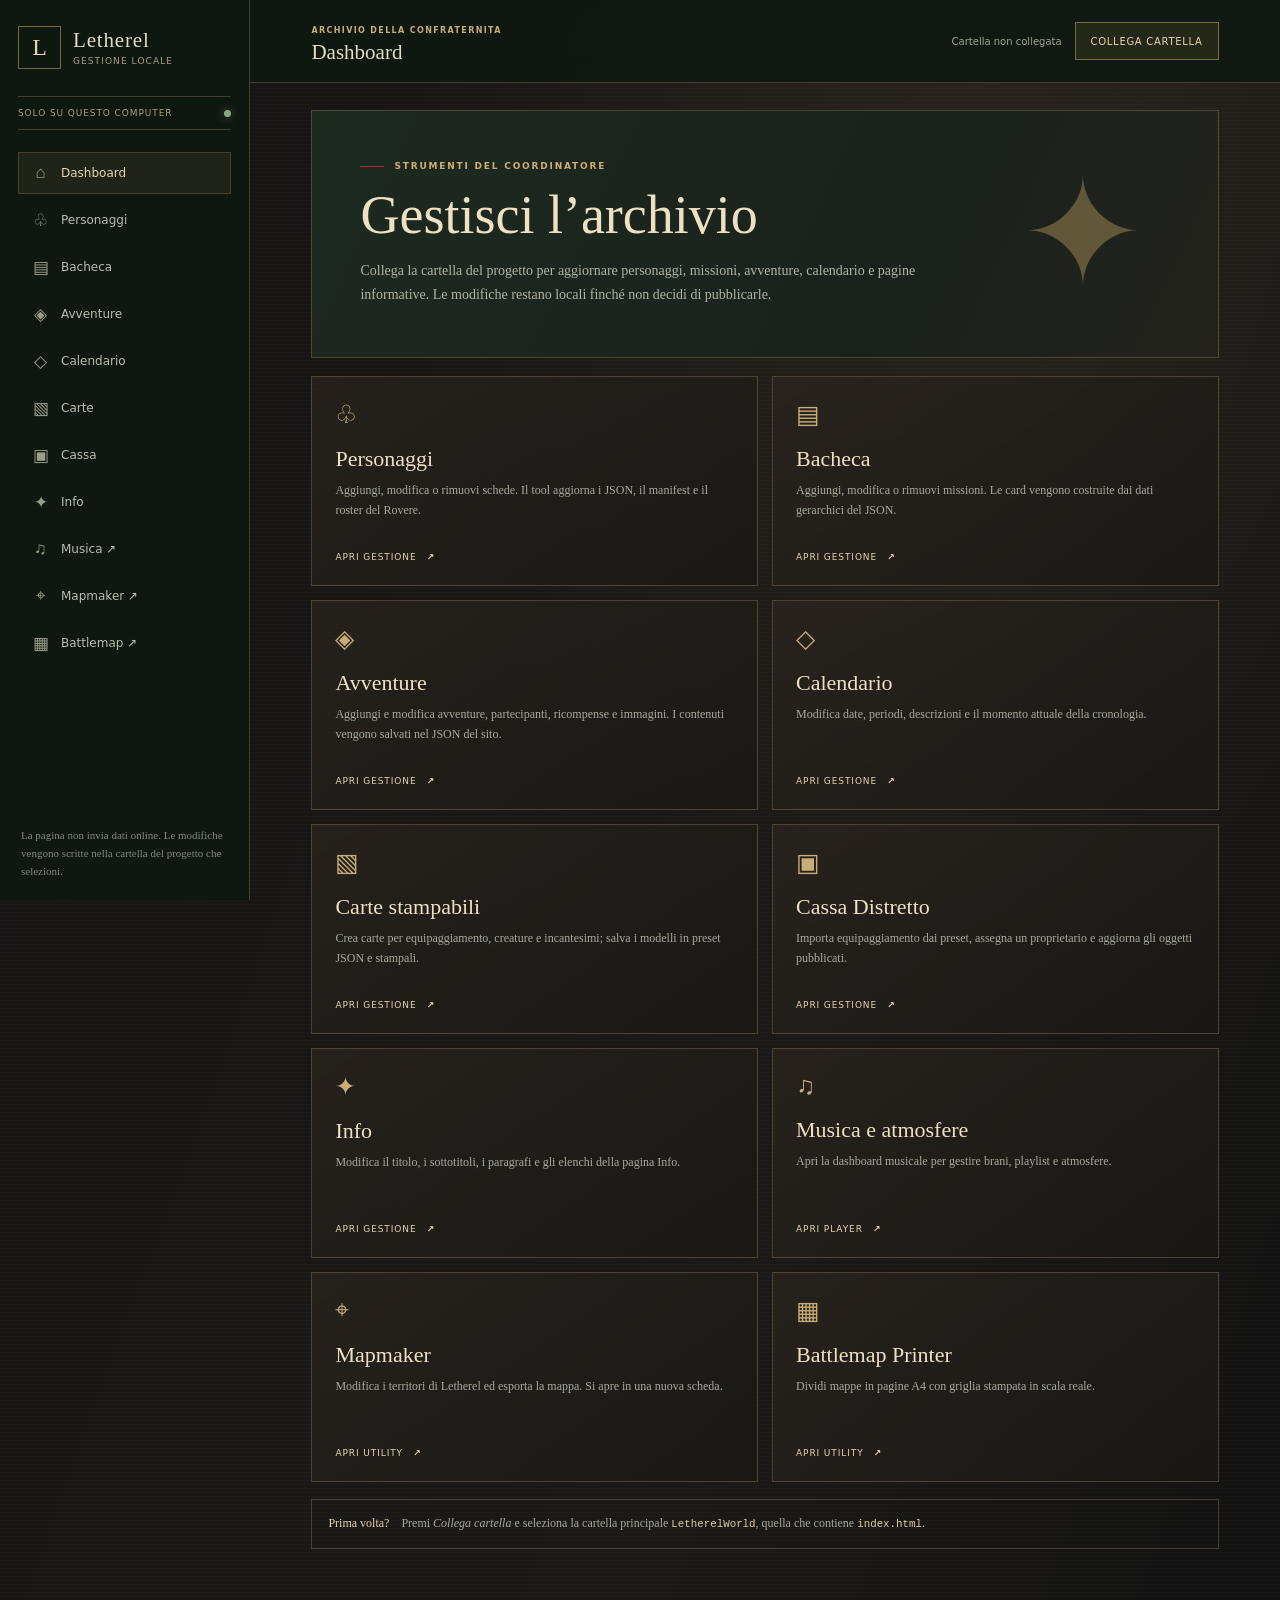
==== commit b2aa1240: "feat: add battlemap printer and music dashboard" ====
--- a/local-admin/index.html
+++ b/local-admin/index.html
@@ -5,17 +5,17 @@
   <meta name="viewport" content="width=device-width,initial-scale=1">
   <meta name="theme-color" content="#141313">
   <title>Gestione locale · Letherel</title>
-  <link rel="stylesheet" href="../assets/site.css">
-  <link rel="stylesheet" href="./admin.css">
-  <script src="./repository.js" defer></script>
-  <script src="./players.js" defer></script>
-  <script src="./board.js" defer></script>
-  <script src="./adventures.js" defer></script>
-  <script src="./calendar.js" defer></script>
-  <script src="./info.js" defer></script>
-  <script src="./cards.js" defer></script>
-  <script src="./cassa.js" defer></script>
-  <script src="./admin.js" defer></script>
+  <link rel="stylesheet" href="../assets/css/site.css">
+  <link rel="stylesheet" href="./css/admin.css">
+  <script src="./js/repository.js" defer></script>
+  <script src="./js/players.js" defer></script>
+  <script src="./js/board.js" defer></script>
+  <script src="./js/adventures.js" defer></script>
+  <script src="./js/calendar.js" defer></script>
+  <script src="./js/info.js" defer></script>
+  <script src="./js/cards.js" defer></script>
+  <script src="./js/cassa.js" defer></script>
+  <script src="./js/admin.js" defer></script>
 </head>
 <body>
   <div class="admin-shell">
@@ -31,6 +31,9 @@
         <button type="button" data-view="cards"><span>▧</span>Carte</button>
         <button type="button" data-view="cassa"><span>▣</span>Cassa</button>
         <button type="button" data-view="info"><span>✦</span>Info</button>
+        <a class="admin-nav-link" href="./music-dashboard/index.html" target="_blank" rel="noopener noreferrer"><span>♫</span>Musica ↗</a>
+        <a class="admin-nav-link" href="../mapmaker/index.html" target="_blank" rel="noopener noreferrer" aria-label="Apri Mapmaker in una nuova scheda"><span aria-hidden="true">⌖</span>Mapmaker ↗</a>
+        <a class="admin-nav-link" href="../battlemap-printer/index.html" target="_blank" rel="noopener noreferrer" aria-label="Apri Battlemap Printer in una nuova scheda"><span aria-hidden="true">▦</span>Battlemap ↗</a>
       </nav>
       <p class="admin-private-note">La pagina non invia dati online. Le modifiche vengono scritte nella cartella del progetto che selezioni.</p>
     </aside>
@@ -45,7 +48,6 @@
       </header>
 
       <div id="global-message" class="admin-global-message" role="status" aria-live="polite"></div>
-
       <section class="admin-view" id="dashboard-view" data-panel="dashboard">
         <div class="admin-hero">
           <div><div class="eyebrow">Strumenti del coordinatore</div><h2>Gestisci l’archivio</h2><p>Collega la cartella del progetto per aggiornare personaggi, missioni, avventure, calendario e pagine informative. Le modifiche restano locali finché non decidi di pubblicarle.</p></div>
@@ -59,6 +61,9 @@
           <button type="button" class="admin-dashboard-card" data-view="cards"><span class="dashboard-icon">▧</span><strong>Carte stampabili</strong><small>Crea carte per equipaggiamento, creature e incantesimi; salva i modelli in preset JSON e stampali.</small><span class="dashboard-action">Apri gestione <b>↗</b></span></button>
           <button type="button" class="admin-dashboard-card" data-view="cassa"><span class="dashboard-icon">▣</span><strong>Cassa Distretto</strong><small>Importa equipaggiamento dai preset, assegna un proprietario e aggiorna gli oggetti pubblicati.</small><span class="dashboard-action">Apri gestione <b>↗</b></span></button>
           <button type="button" class="admin-dashboard-card" data-view="info"><span class="dashboard-icon">✦</span><strong>Info</strong><small>Modifica il titolo, i sottotitoli, i paragrafi e gli elenchi della pagina Info.</small><span class="dashboard-action">Apri gestione <b>↗</b></span></button>
+          <a class="admin-dashboard-card admin-dashboard-card-link" href="./music-dashboard/index.html" target="_blank" rel="noopener noreferrer"><span class="dashboard-icon">♫</span><strong>Musica e atmosfere</strong><small>Apri la dashboard musicale per gestire brani, playlist e atmosfere.</small><span class="dashboard-action">Apri player <b>↗</b></span></a>
+          <a class="admin-dashboard-card admin-dashboard-card-link" href="../mapmaker/index.html" target="_blank" rel="noopener noreferrer"><span class="dashboard-icon">⌖</span><strong>Mapmaker</strong><small>Modifica i territori di Letherel ed esporta la mappa. Si apre in una nuova scheda.</small><span class="dashboard-action">Apri utility <b>↗</b></span></a>
+          <a class="admin-dashboard-card admin-dashboard-card-link" href="../battlemap-printer/index.html" target="_blank" rel="noopener noreferrer"><span class="dashboard-icon">▦</span><strong>Battlemap Printer</strong><small>Dividi mappe in pagine A4 con griglia stampata in scala reale.</small><span class="dashboard-action">Apri utility <b>↗</b></span></a>
         </div>
         <div class="admin-tip"><strong>Prima volta?</strong><span>Premi <em>Collega cartella</em> e seleziona la cartella principale <code>LetherelWorld</code>, quella che contiene <code>index.html</code>.</span></div>
       </section>
@@ -92,7 +97,7 @@
       </section>
 
       <section class="admin-view" id="board-view" data-panel="board" hidden>
-        <div class="admin-page-intro"><div class="eyebrow">Distretto Rovere</div><h2>Bacheca</h2><p>Le missioni seguono la struttura di <code>assets/bacheca.json</code>. L’ordine dell’elenco determina l’ordine delle card sul sito.</p></div>
+        <div class="admin-page-intro"><div class="eyebrow">Distretto Rovere</div><h2>Bacheca</h2><p>Le missioni seguono la struttura di <code>assets/data/bacheca.json</code>. L’ordine dell’elenco determina l’ordine delle card sul sito.</p></div>
         <div class="admin-columns board-columns">
           <form id="mission-form" class="admin-panel" data-requires-repository>
             <div class="admin-panel-heading"><div><span id="mission-form-kicker" class="admin-kicker">Nuovo incarico</span><h3 id="mission-form-title">Aggiungi missione</h3></div><span class="panel-mark">02</span></div>
@@ -125,7 +130,7 @@
       </section>
 
       <section class="admin-view" id="adventures-view" data-panel="adventures" hidden>
-        <div class="admin-page-intro"><div class="eyebrow">Distretto Rovere</div><h2>Avventure</h2><p>Gestisci le avventure mostrate sul sito. I contenuti vengono salvati in <code>assets/avventure.json</code>; l’ordine qui sotto determina l’ordine delle schede.</p></div>
+        <div class="admin-page-intro"><div class="eyebrow">Distretto Rovere</div><h2>Avventure</h2><p>Gestisci le avventure mostrate sul sito. I contenuti vengono salvati in <code>assets/data/avventure.json</code>; l’ordine qui sotto determina l’ordine delle schede.</p></div>
         <div class="admin-columns adventures-columns">
           <form id="adventure-form" class="admin-panel" data-requires-repository>
             <div class="admin-panel-heading"><div><span id="adventure-form-kicker" class="admin-kicker">Nuova avventura</span><h3 id="adventure-form-title">Aggiungi avventura</h3></div><span class="panel-mark">07</span></div>
@@ -198,7 +203,7 @@
       </section>
 
       <section class="admin-view" id="cassa-view" data-panel="cassa" hidden>
-        <div class="admin-page-intro"><div class="eyebrow">Distretto Rovere</div><h2>Cassa Distretto</h2><p>Importa un preset di equipaggiamento, assegna il proprietario, correggi il costo in mo e scegli il colore della carta. Gli oggetti vengono salvati in <code>assets/cassa.json</code> e mostrati sul sito.</p></div>
+        <div class="admin-page-intro"><div class="eyebrow">Distretto Rovere</div><h2>Cassa Distretto</h2><p>Importa un preset di equipaggiamento, assegna il proprietario, correggi il costo in mo e scegli il colore della carta. Gli oggetti vengono salvati in <code>assets/data/cassa.json</code> e mostrati sul sito.</p></div>
         <div class="admin-columns cassa-admin-columns">
           <form id="cassa-form" class="admin-panel" data-requires-repository>
             <div class="admin-panel-heading"><div><span id="cassa-form-kicker" class="admin-kicker">Nuovo oggetto</span><h3>Importa un preset</h3></div><span class="panel-mark">05</span></div>
@@ -229,7 +234,7 @@
       </section>
 
       <section class="admin-view" id="info-view" data-panel="info" hidden>
-        <div class="admin-page-intro"><div class="eyebrow">Compendio</div><h2>Info</h2><p>Modifica il contenuto della pagina in <code>assets/info.json</code>. La scheda ha un titolo e una o più sottosezioni con paragrafo ed elenco puntato facoltativo.</p></div>
+        <div class="admin-page-intro"><div class="eyebrow">Compendio</div><h2>Info</h2><p>Modifica il contenuto della pagina in <code>assets/data/info.json</code>. La scheda ha un titolo e una o più sottosezioni con paragrafo ed elenco puntato facoltativo.</p></div>
         <form id="info-form" class="admin-panel" data-requires-repository>
           <div class="admin-panel-heading"><div><span class="admin-kicker">Contenuti del sito</span><h3>Pagina Info</h3></div><span class="panel-mark">03</span></div>
           <div class="admin-form-grid">
@@ -240,6 +245,7 @@
           <div class="admin-form-footer"><p id="info-message" class="admin-message" role="status" aria-live="polite"></p><button class="admin-button" type="submit">Salva Info</button></div>
         </form>
       </section>
+
     </main>
   </div>
   <div id="printable-card-print-output" aria-hidden="true"></div>
--- a/assets/css/site.css
+++ b/assets/css/site.css
@@ -0,0 +1,281 @@
+:root{--card-frame-image:url("../card-frame.svg");--rank-divider-image:url("../rank-divider.svg");color-scheme:dark;--ink:#e8e3d4;--muted:#a6a493;--bg:#101812;--panel:#17221b;--line:rgba(206,190,145,.14);--gold:#d0ad67;--gold-light:#ecd5a0;--green:#78916e;--sidebar:258px;--serif:Georgia,"Times New Roman",serif;--sans:Inter,ui-sans-serif,system-ui,-apple-system,"Segoe UI",sans-serif}
+*{box-sizing:border-box}html{min-height:100%;background:var(--bg);scroll-behavior:smooth}body{margin:0;min-width:320px;color:var(--ink);font-family:var(--sans);background:radial-gradient(ellipse at 70% -15%,rgba(74,95,69,.2),transparent 48%),var(--bg)}button,input{font:inherit}a{color:inherit;text-decoration:none}.sidebar{position:fixed;z-index:30;inset:0 auto 0 0;display:flex;flex-direction:column;width:var(--sidebar);padding:29px 20px 20px;border-right:1px solid var(--line);background:rgba(16,24,18,.97)}.brand{display:flex;align-items:center;gap:13px;min-height:47px}.brand-crest{display:block;width:78px;height:90px;flex:0 0 78px;object-fit:contain}.brand strong{display:block;font:21px/1 var(--serif);letter-spacing:.04em}.brand small{display:block;margin-top:5px;color:var(--muted);font-size:9px;letter-spacing:.12em;text-transform:uppercase}.sidebar-rule{display:flex;align-items:center;justify-content:space-between;margin:31px 1px 24px;padding:11px 0;border-block:1px solid var(--line);color:var(--muted);font-size:10px;letter-spacing:.14em;text-transform:uppercase}.live-dot{display:inline-block;width:7px;height:7px;flex:0 0 auto;border:0;border-radius:50%;background:#86a97d;box-shadow:0 0 0 4px rgba(134,169,125,.1),0 0 12px rgba(134,169,125,.6)}.nav-label{margin:0 0 11px 10px;color:#758075;font-size:9px;font-weight:700;letter-spacing:.17em;text-transform:uppercase}.nav-label-spaced{margin-top:31px}.main-nav a{position:relative;display:flex;align-items:center;min-height:41px;margin:3px 0;padding:0 10px;border:1px solid transparent;border-radius:5px;color:#b9bcae;font-size:12px;transition:.18s ease}.main-nav a:hover{border-color:var(--line);background:rgba(255,255,255,.025);color:var(--ink)}.main-nav a.active{border-color:rgba(208,173,103,.2);background:linear-gradient(90deg,rgba(208,173,103,.12),rgba(208,173,103,.025));color:var(--gold-light)}.main-nav a.active:before{position:absolute;inset:8px auto 8px -1px;width:2px;background:var(--gold);content:""}.nav-icon{display:inline-grid;place-items:center;width:25px;margin-right:7px;color:#8d9a84;font:16px var(--serif)}.main-nav a.active .nav-icon{color:var(--gold)}.nav-count{margin-left:auto;padding:3px 7px;border:1px solid rgba(208,173,103,.3);border-radius:99px;color:var(--gold-light);font-size:9px}.sidebar-bottom{margin-top:auto}.sidebar-note{display:flex;gap:10px;margin-bottom:24px;padding:13px 11px;border:1px solid var(--line);border-radius:5px;background:rgba(255,255,255,.018)}.sidebar-note>span{color:var(--gold)}.sidebar-note p{margin:0;color:var(--muted);font-size:10px;line-height:1.65}.sidebar-note strong{color:var(--ink);font-weight:600}.sidebar-version{color:#657064;font-size:8px;letter-spacing:.18em}.main-area{min-height:100vh;margin-left:var(--sidebar)}.topbar{position:sticky;z-index:20;top:0;display:flex;align-items:center;gap:25px;height:66px;padding:0 5.3vw;border-bottom:1px solid var(--line);background:rgba(16,24,18,.88);backdrop-filter:blur(16px)}.breadcrumbs{display:flex;align-items:center;gap:11px;min-width:175px;color:#a9ad9e;font:12px var(--serif)}.breadcrumbs b{color:#566256;font:12px var(--sans)}.top-status{display:flex;align-items:center;gap:11px;padding-left:14px;border-left:1px solid var(--line)}.top-status .live-dot{width:6px;height:6px}.top-status small,.top-status strong{display:block}.top-status small{color:#788477;font-size:8px;letter-spacing:.12em}.top-status strong{margin-top:3px;color:#d5d6c7;font-size:10px;font-weight:500}.menu-button{display:none;border:0;background:none;color:var(--gold-light);font-size:20px}.content-wrap{max-width:1280px;min-height:calc(100vh - 109px);margin:0 auto;padding:46px 5.3vw 64px}.site-footer{display:flex;justify-content:space-between;gap:15px;margin:0 5.3vw;padding:17px 0 22px;border-top:1px solid var(--line);color:#727a6f;font-size:9px;letter-spacing:.08em;text-transform:uppercase}.eyebrow{display:flex;align-items:center;gap:10px;margin-bottom:17px;color:var(--gold);font-size:9px;font-weight:700;letter-spacing:.2em;text-transform:uppercase}.eyebrow:before{width:24px;height:1px;background:var(--gold);content:""}.page-title{max-width:780px;margin:0;font:clamp(36px,5vw,59px)/1.04 var(--serif);font-weight:400;letter-spacing:-.035em}.page-title em{color:var(--gold-light);font-style:italic}.page-lede{max-width:650px;margin:19px 0 0;color:#b1b4a6;font:16px/1.75 var(--serif)}.page-intro{margin-bottom:38px}.hero{position:relative;overflow:hidden;min-height:350px;display:flex;align-items:flex-end;padding:clamp(24px,4.5vw,52px);border:1px solid rgba(208,173,103,.28);border-radius:6px;background:radial-gradient(ellipse at 72% 42%,rgba(118,151,103,.25),transparent 34%),radial-gradient(ellipse at 82% 58%,rgba(208,173,103,.1),transparent 43%),linear-gradient(120deg,#1b2a20,#17231c 59%,#202820);box-shadow:0 25px 80px rgba(0,0,0,.18)}.hero:before{position:absolute;top:-108px;right:7%;width:380px;height:380px;border:1px solid rgba(208,173,103,.22);border-radius:50%;box-shadow:0 0 0 22px rgba(208,173,103,.025),0 0 0 54px rgba(208,173,103,.025),0 0 0 90px rgba(208,173,103,.02);content:""}.hero:after{position:absolute;top:42px;right:19%;width:104px;height:192px;border:1px solid rgba(236,213,160,.38);border-radius:50%;transform:rotate(41deg);content:""}.hero-orbit{position:absolute;top:78px;right:calc(7% + 120px);width:22px;height:22px;border:1px solid var(--gold);border-radius:50%;background:rgba(16,24,18,.4);box-shadow:0 0 22px rgba(208,173,103,.25)}.hero-content{position:relative;z-index:1;max-width:640px}.hero .eyebrow{margin-bottom:15px}.hero h1{max-width:620px;margin:0;font:clamp(44px,6.2vw,78px)/.98 var(--serif);font-weight:400;letter-spacing:-.04em}.hero h1 span{display:block;color:var(--gold-light);font-style:italic}.hero p{max-width:510px;margin:20px 0 0;color:#bdc0b0;font:15px/1.7 var(--serif)}.hero-actions,.page-actions{display:flex;flex-wrap:wrap;gap:10px;margin-top:25px}.button{display:inline-flex;align-items:center;justify-content:center;gap:10px;min-height:39px;padding:0 15px;border:1px solid rgba(208,173,103,.52);border-radius:3px;background:rgba(208,173,103,.1);color:var(--gold-light);font-size:10px;letter-spacing:.08em;text-transform:uppercase;transition:.18s ease}.button:hover{background:rgba(208,173,103,.19);border-color:var(--gold)}.button.secondary{border-color:var(--line);background:rgba(255,255,255,.025);color:var(--ink)}.section-heading{display:flex;align-items:end;justify-content:space-between;gap:20px;margin:48px 0 18px}.section-heading h2{margin:0;font:26px/1.1 var(--serif);font-weight:400}.section-heading p{margin:7px 0 0;color:var(--muted);font:12px/1.6 var(--serif)}.text-link{color:var(--gold-light);font-size:10px;letter-spacing:.08em;text-transform:uppercase}.stats-grid{display:grid;grid-template-columns:repeat(4,1fr);gap:1px;overflow:hidden;margin-top:24px;border:1px solid var(--line);border-radius:5px;background:var(--line)}.stat{min-height:96px;padding:20px;background:var(--panel)}.stat strong{display:block;color:var(--gold-light);font:28px/1 var(--serif);font-weight:400}.stat span{display:block;margin-top:10px;color:#899286;font-size:9px;letter-spacing:.13em;text-transform:uppercase}.card-grid{display:grid;grid-template-columns:repeat(3,minmax(0,1fr));gap:13px}.card,.panel{min-width:0;padding:20px;border:1px solid var(--line);border-radius:5px;background:linear-gradient(145deg,rgba(28,42,33,.86),rgba(23,34,27,.75))}.card h3{margin:0;font:20px/1.25 var(--serif);font-weight:400}.card p{margin:10px 0 0;color:#a6ab9c;font:12px/1.7 var(--serif)}.card-kicker{display:flex;justify-content:space-between;gap:8px;margin-bottom:13px;color:var(--gold);font-size:9px;letter-spacing:.12em;text-transform:uppercase}.mission-card{position:relative;display:flex;flex-direction:column;min-height:260px;padding:21px;border:1px solid var(--line);border-radius:5px;background:linear-gradient(155deg,#1c2b21,#17221b 75%);transition:transform .2s ease,border-color .2s ease}.mission-card:hover{transform:translateY(-3px);border-color:rgba(208,173,103,.38)}.mission-card h3{margin:0;font:23px/1.12 var(--serif);font-weight:400}.mission-card .contractor{margin:9px 0 0;color:#9ba294;font:11px var(--serif)}.mission-card>p:not(.contractor){color:#a6ab9c;font:12px/1.6 var(--serif)}.mission-tags{display:flex;flex-wrap:wrap;gap:6px;margin-top:18px}.tag{padding:5px 8px;border:1px solid rgba(206,190,145,.16);border-radius:2px;color:#bbc0ae;font-size:8px;letter-spacing:.08em;text-transform:uppercase}.mission-bars{display:grid;grid-template-columns:repeat(3,1fr);gap:6px;margin-top:19px}.metric{color:#818a7e;font-size:8px;letter-spacing:.06em;text-transform:uppercase}.metric strong{display:block;margin-top:5px;color:#d3d0c0;font-size:10px;font-weight:500}.mission-bottom{display:flex;align-items:center;justify-content:space-between;gap:12px;margin-top:auto;padding-top:22px}.reward{color:var(--gold-light);font:17px var(--serif)}.reward small{display:block;margin-top:4px;color:#8b9384;font:8px var(--sans);letter-spacing:.11em;text-transform:uppercase}.callout{display:flex;gap:15px;margin-top:29px;padding:17px 19px;border-left:2px solid var(--gold);background:rgba(208,173,103,.06);color:#b7b9aa;font:13px/1.65 var(--serif)}.callout strong{color:var(--gold-light)}.split-grid{display:grid;grid-template-columns:minmax(0,1.2fr) minmax(260px,.8fr);gap:16px}.panel{padding:clamp(20px,3vw,30px);background:rgba(23,34,27,.7)}.panel h2,.panel h3{margin:0;font:24px/1.18 var(--serif);font-weight:400}.panel p{color:#aeb1a2;font:13px/1.8 var(--serif)}.panel p:last-child{margin-bottom:0}.theory-list,.council-list{display:grid;gap:0;margin-top:16px}.theory{display:grid;grid-template-columns:29px 1fr;gap:11px;padding:12px 0;border-top:1px solid var(--line)}.theory-index{color:var(--gold);font:19px var(--serif)}.theory strong{color:#e4dfcf;font:15px var(--serif);font-weight:400}.theory p{margin:5px 0 0;font-size:11px}.council-row{display:flex;justify-content:space-between;gap:12px;padding:12px 0;border-bottom:1px solid var(--line);color:#b4b7a9;font:12px var(--serif)}.council-row:last-child{border-bottom:0}.council-row strong{color:var(--gold-light);font:12px var(--sans);font-weight:500;text-align:right}.roster-grid{display:grid;grid-template-columns:repeat(3,minmax(0,1fr));gap:9px;margin-top:17px}.member{padding:14px 15px;border:1px solid var(--line);border-radius:4px;background:rgba(255,255,255,.018)}.member strong{display:block;color:#e4e0d2;font:15px var(--serif);font-weight:400}.member small{display:block;margin-top:5px;color:#858f82;font-size:8px;letter-spacing:.1em;text-transform:uppercase}.rank-block+.rank-block{margin-top:34px}.rank-title{display:flex;align-items:center;gap:12px;margin:0 0 15px;color:var(--gold-light);font:22px var(--serif);font-weight:400}.rank-title:after{height:1px;flex:1;background:var(--line);content:""}.rank-title small{color:#838b7e;font:9px var(--sans);letter-spacing:.1em;text-transform:uppercase}.district-grid{display:grid;grid-template-columns:repeat(4,minmax(0,1fr));gap:8px;margin-top:18px}.district-chip{display:flex;justify-content:space-between;align-items:center;gap:7px;min-height:44px;padding:10px 12px;border:1px solid var(--line);border-radius:3px;color:#c8c8ba;font:12px var(--serif)}.district-chip.current{border-color:rgba(208,173,103,.5);background:rgba(208,173,103,.09);color:var(--gold-light)}.district-chip small{color:#778375;font:8px var(--sans);text-transform:uppercase}.game-tabs{display:flex;flex-wrap:wrap;gap:7px;margin:27px 0 15px}.game-tab{padding:9px 13px;border:1px solid var(--line);border-radius:3px;background:transparent;color:#b4b8aa;font-size:9px;letter-spacing:.11em;text-transform:uppercase;cursor:pointer}.game-tab[aria-selected=true]{border-color:rgba(208,173,103,.55);background:rgba(208,173,103,.1);color:var(--gold-light)}.game-panel{padding:clamp(20px,3vw,30px);border:1px solid var(--line);border-radius:5px;background:var(--panel)}.game-panel h2{margin:0;font:27px var(--serif);font-weight:400}.game-panel>p{max-width:760px;color:#b4b7a9;font:14px/1.8 var(--serif)}.rule-grid{display:grid;grid-template-columns:repeat(3,1fr);gap:10px;margin-top:20px}.rule-item{padding:14px;border:1px solid var(--line);border-radius:3px}.rule-item strong{display:block;color:var(--gold-light);font:14px var(--serif);font-weight:400}.rule-item span{display:block;margin-top:6px;color:#999f90;font-size:10px;line-height:1.6}.timeline-card{display:grid;grid-template-columns:88px 1fr;gap:17px;padding:20px 0;border-top:1px solid var(--line)}.timeline-date{color:var(--gold);font:14px var(--serif)}.timeline-card h3{margin:0;font:19px var(--serif);font-weight:400}.timeline-card p{margin:7px 0 0;color:#a6ab9c;font:12px/1.7 var(--serif)}.house-grid{display:grid;grid-template-columns:repeat(4,minmax(0,1fr));gap:9px;margin-top:17px}.house{position:relative;overflow:hidden;min-height:96px;padding:17px;border:1px solid var(--line);border-radius:4px;background:linear-gradient(140deg,rgba(35,52,39,.9),rgba(20,29,23,.7))}.house:after{position:absolute;right:-14px;bottom:-30px;width:70px;height:70px;border:1px solid rgba(208,173,103,.14);border-radius:50%;content:""}.house strong{position:relative;z-index:1;display:block;font:18px var(--serif);font-weight:400}.house small{position:relative;z-index:1;display:block;margin-top:8px;color:#899285;font-size:8px;letter-spacing:.1em;text-transform:uppercase}
+@media(prefers-reduced-motion:no-preference){.content-wrap>*{animation:rise .36s ease both}@keyframes rise{from{opacity:.5;transform:translateY(7px)}to{opacity:1;transform:none}}}
+@media(max-width:1050px){.sidebar{width:225px}.main-area{margin-left:225px}.topbar,.content-wrap{padding-inline:3.5vw}.card-grid{grid-template-columns:repeat(2,minmax(0,1fr))}.district-grid{grid-template-columns:repeat(3,minmax(0,1fr))}.house-grid{grid-template-columns:repeat(3,minmax(0,1fr))}}
+@media(max-width:760px){.sidebar{width:258px;transform:translateX(-102%);transition:transform .25s ease;box-shadow:15px 0 40px rgba(0,0,0,.3)}.sidebar.open{transform:translateX(0)}.sidebar-scrim{position:fixed;z-index:25;inset:0;display:none;background:rgba(0,0,0,.58)}.sidebar-scrim.show{display:block}.main-area{margin-left:0}.topbar{height:59px;gap:13px;padding-inline:17px}.menu-button{display:block;padding:5px;cursor:pointer}.breadcrumbs{min-width:0;flex:1;font-size:11px}.top-status{display:none}.content-wrap{min-height:calc(100vh - 100px);padding:30px 18px 44px}.site-footer{flex-wrap:wrap;margin-inline:18px;font-size:8px}.site-footer span:nth-child(2){order:3;width:100%}.hero{min-height:360px;padding:27px 22px}.hero:before{top:-40px;right:-130px;width:300px;height:300px}.hero:after{right:25px}.hero-orbit{right:110px}.page-title{font-size:43px}.page-lede{font-size:14px}.stats-grid{grid-template-columns:repeat(2,1fr)}.stat{min-height:82px;padding:15px}.stat strong{font-size:24px}.card-grid,.split-grid{grid-template-columns:1fr}.roster-grid,.district-grid{grid-template-columns:repeat(2,minmax(0,1fr))}.house-grid{grid-template-columns:repeat(2,minmax(0,1fr))}.section-heading{align-items:start;flex-direction:column;margin-top:39px}.rule-grid{grid-template-columns:1fr}.timeline-card{grid-template-columns:65px 1fr;gap:11px}}
+@media(max-width:390px){.roster-grid,.district-grid{grid-template-columns:1fr}.hero h1{font-size:41px}}
+/* Letherel: archivio di gilda, tra Google Sites e tavola illustrata. */
+:root{color-scheme:dark;--ink:#e5dcc5;--muted:#aa9d82;--bg:#141313;--panel:#211e1b;--line:rgba(193,166,112,.28);--gold:#c9ad78;--gold-light:#e7d5ad;--green:#78916e;--sidebar:258px}
+html,body{background-color:var(--bg)}body{background-image:repeating-linear-gradient(0deg,rgba(228,208,164,.018) 0,rgba(228,208,164,.018) 1px,transparent 1px,transparent 4px),radial-gradient(ellipse at 76% 8%,rgba(115,92,58,.16),transparent 42%),linear-gradient(110deg,#151414,#1b1917 65%,#121212)}
+.sidebar{border-right:1px solid rgba(201,173,120,.34);background:linear-gradient(90deg,rgba(17,16,16,.99),rgba(24,22,20,.98));box-shadow:8px 0 30px rgba(0,0,0,.22)}
+
+.sidebar-rule{border-color:rgba(201,173,120,.34)}.live-dot{background:#a92e35;box-shadow:0 0 0 4px rgba(169,46,53,.12),0 0 12px rgba(169,46,53,.55)}
+.nav-label{color:#927c58}.main-nav a{border-radius:0;color:#c4b99f}.main-nav a:hover{border-color:rgba(201,173,120,.24);background:rgba(201,173,120,.06)}.main-nav a.active{border-color:rgba(201,173,120,.35);background:linear-gradient(90deg,rgba(169,46,53,.23),rgba(201,173,120,.04));color:#f0dfb6}.main-nav a.active:before{width:3px;background:#b12b34}.nav-icon{color:#a38a5c}.nav-count{border-radius:0;border-color:rgba(169,46,53,.65);color:#e2b5a5}
+.topbar{border-color:var(--line);background:rgba(19,18,17,.92)}.content-wrap{max-width:1400px}.site-footer{border-color:var(--line);color:#8b7e65}
+.hero{min-height:285px;padding:clamp(25px,4vw,48px);border:1px solid rgba(201,173,120,.58);border-radius:0;background:linear-gradient(90deg,rgba(18,17,16,.96) 0%,rgba(27,24,20,.84) 52%,rgba(18,17,16,.95) 100%),repeating-linear-gradient(135deg,rgba(214,191,145,.055) 0 1px,transparent 1px 8px);box-shadow:inset 0 0 0 5px rgba(201,173,120,.08),inset 0 0 0 7px rgba(201,173,120,.24),0 24px 65px rgba(0,0,0,.27)}
+.hero:before{top:16px;right:8%;width:215px;height:235px;border:1px solid rgba(225,206,164,.58);border-radius:0;transform:rotate(2deg);box-shadow:inset 0 0 0 7px rgba(201,173,120,.09),inset 0 0 0 9px rgba(201,173,120,.24),0 0 0 1px rgba(0,0,0,.8)}
+.hero:after{top:49%;right:-3%;left:-3%;width:106%;height:31px;border:0;border-radius:0;background:linear-gradient(90deg,#531c21,#a72b34 18%,#8d202a 78%,#5a1b20);transform:rotate(-5deg);box-shadow:0 1px 0 rgba(234,194,147,.38),0 -1px 0 rgba(0,0,0,.55);z-index:0}
+.hero-orbit{top:37px;right:calc(8% + 86px);z-index:1;width:43px;height:43px;border:1px solid rgba(231,213,173,.82);border-radius:0;transform:rotate(45deg);box-shadow:inset 0 0 0 5px rgba(201,173,120,.14),0 0 15px rgba(0,0,0,.5)}
+.hero-content{z-index:2}.hero h1{max-width:720px;text-shadow:2px 3px 0 #171411,0 0 22px #0c0b0a}.hero h1 span{color:var(--gold-light);font-style:normal}.eyebrow{color:#d0ad72}.eyebrow:before{background:#a72b34}
+.page-title{letter-spacing:-.015em}.page-title em{color:#d7bd88}.page-intro{padding:0 0 20px;border-bottom:1px solid rgba(201,173,120,.2)}
+.stats-grid{border-radius:0;background:rgba(201,173,120,.35)}.stat{background:linear-gradient(145deg,#25211d,#1b1917)}.stat strong{color:#d8c08e}.stat span{color:#a6987b}
+.card,.panel,.mission-card,.game-panel{border-radius:0;border-color:rgba(201,173,120,.34);background-color:#211e1b;background-image:linear-gradient(145deg,rgba(43,37,30,.84),rgba(25,23,21,.96));box-shadow:inset 0 0 0 3px rgba(201,173,120,.045)}.mission-card{min-height:235px}.mission-card:hover{border-color:#d0ad72}.mission-card h3,.card h3,.panel h2,.panel h3{color:#eee1c2}.tag,.game-tab,.district-chip,.member,.rule-item,.house{border-radius:0;border-color:rgba(201,173,120,.26)}.game-tab[aria-selected=true]{border-color:#b12b34;background:rgba(169,46,53,.22)}.callout{border-left-color:#ac2932;background:rgba(169,46,53,.09)}
+.district-chip.current{border-color:#b12b34;background:rgba(169,46,53,.16);color:#ead8b0}.house{background:linear-gradient(135deg,rgba(70,55,38,.32),rgba(20,19,18,.78))}.empty-bar{color:#574d3e}.mission-duration{position:absolute;right:18px;bottom:16px}.source-note{max-width:900px;margin:8px 0 32px;padding:17px 20px;border:1px solid var(--line);background:rgba(201,173,120,.045);color:#c0b293;font:13px/1.7 var(--serif)}
+@media(max-width:760px){.hero{min-height:245px}.hero:before{right:-35px;width:150px;height:190px}.hero-orbit{right:55px}.hero:after{top:53%}}
+.affiliation-grid{margin-top:16px}.affiliation-grid .panel p{margin-bottom:0}
+.world-copy{max-width:1000px}.world-copy h1{display:none}.world-copy h2{margin:42px 0 14px;padding-bottom:12px;border-bottom:1px solid rgba(201,173,120,.4);color:#e5d3aa;font:clamp(25px,3.1vw,36px)/1.15 var(--serif);font-weight:400}.world-copy h3{margin:30px 0 12px;color:#cfb67f;font:23px/1.2 var(--serif);font-weight:400}.world-copy h4{margin:22px 0 8px;color:#d8c08e;font:18px/1.25 var(--serif);font-weight:400}.world-copy p,.world-copy li{color:#c1b69e;font:14px/1.8 var(--serif)}.world-copy ul{padding-left:24px}.world-copy li::marker{color:#b12b34}.world-copy a{color:#dfc48e;text-decoration:underline;text-decoration-color:rgba(177,43,52,.8);text-underline-offset:3px}.source-quote{padding-left:17px;border-left:3px solid #ac2932;color:#dfc48e!important}
+.lore-copy{max-width:1050px;margin-top:34px}.lore-copy h2{margin:38px 0 12px;padding-bottom:11px;border-bottom:1px solid rgba(201,173,120,.36);color:#e5d3aa;font:clamp(25px,3.1vw,36px)/1.2 var(--serif);font-weight:400}.lore-copy h3{margin:27px 0 9px;color:#cfb67f;font:23px/1.2 var(--serif);font-weight:400}.lore-copy h4{margin:22px 0 8px;color:#d8c08e;font:18px/1.25 var(--serif);font-weight:400}.lore-copy p,.lore-copy li{color:#c1b69e;font:14px/1.8 var(--serif)}.lore-copy ul{padding-left:24px}.lore-copy li::marker{color:#b12b34}.lore-copy a{color:#dfc48e;text-decoration:underline;text-decoration-color:rgba(177,43,52,.8);text-underline-offset:3px}.lore-copy h1,.world-copy h1{margin:0;color:#e5d3aa;font:clamp(36px,5vw,58px)/1.12 var(--serif);font-weight:400}.world-copy{max-width:1050px}.world-copy h1{margin-bottom:18px}.world-copy h2{margin-top:38px}.source-quote{padding-left:17px;border-left:3px solid #ac2932;color:#dfc48e!important}.mission-card>p:not(.contractor){color:#c1b69e;font:13px/1.7 var(--serif)}.mission-companions{margin-top:9px;color:#a99876;font:10px/1.6 var(--sans)}.mission-duration{position:static;align-self:flex-start;margin-top:12px}.card-grid{grid-template-columns:repeat(2,minmax(0,1fr))}@media(max-width:760px){.card-grid{grid-template-columns:1fr}}
+.hero{min-height:205px;padding:28px 34px}.hero h1{max-width:none;font-size:clamp(32px,4.5vw,56px);white-space:nowrap}.hero h1 span{display:inline}.hero:before{top:9px;right:7%;width:170px;height:180px}.hero:after{top:54%;height:21px}.hero-orbit{top:25px;right:calc(7% + 68px);width:32px;height:32px}.hero-art{position:absolute;inset:0;width:100%;height:100%;object-fit:cover;opacity:.32;mix-blend-mode:screen}
+.mission-art{width:calc(100% + 42px);height:155px;max-width:none;margin:-21px -21px 18px;object-fit:cover;filter:saturate(.7) contrast(1.05);border-bottom:1px solid rgba(201,173,120,.35)}
+.district-chip{min-height:88px;justify-content:flex-start}.district-chip img{width:64px;height:62px;flex:none;object-fit:cover;border:1px solid rgba(201,173,120,.28)}.district-chip span{line-height:1.35}
+.member{padding:0 0 13px;overflow:hidden}.member img{display:block;width:100%;aspect-ratio:1.55;object-fit:cover;margin-bottom:12px;filter:saturate(.72)}.member strong{padding-inline:13px}
+.adventure-art{display:block;width:min(100%,920px);max-height:350px;margin:0 auto 28px;object-fit:cover;border:1px solid rgba(201,173,120,.4)}
+.house-grid{grid-template-columns:repeat(2,minmax(0,1fr));gap:14px}.house{padding:0;min-height:0}.house:after{display:none}.house>img{display:block;width:100%;aspect-ratio:2.1;object-fit:cover;filter:saturate(.68);border-bottom:1px solid rgba(201,173,120,.28)}.house-copy{padding:18px}.house-copy strong{font-size:23px}.house-copy small{font-size:9px}.house-copy p{position:relative;z-index:1;margin:13px 0 0;color:#c1b69e;font:13px/1.75 var(--serif)}
+@media(max-width:760px){.hero{min-height:170px;padding:22px 19px}.hero h1{font-size:clamp(27px,7.8vw,40px)}.hero:before{right:-38px;width:125px;height:145px}.hero-orbit{right:61px;width:26px;height:26px}.house-grid{grid-template-columns:1fr}.mission-art{height:135px}.district-chip{min-height:74px}.district-chip img{width:52px;height:52px}}
+.game-gallery{display:grid;grid-template-columns:repeat(2,minmax(0,1fr));gap:10px;margin:20px 0}.game-gallery img{width:100%;height:210px;object-fit:cover;border:1px solid rgba(201,173,120,.3);filter:saturate(.7)}@media(max-width:600px){.game-gallery img{height:150px}}
+.game-gallery.single-image{grid-template-columns:minmax(0,1fr)}.game-gallery.single-image img{width:min(100%,1000px);height:auto;max-height:420px;justify-self:center;object-fit:contain}
+.image-placeholder{position:relative;display:block;overflow:hidden;border:1px solid rgba(201,173,120,.34);background:radial-gradient(ellipse at 50% 55%,rgba(169,46,53,.16),transparent 46%),repeating-linear-gradient(135deg,rgba(201,173,120,.035) 0 1px,transparent 1px 9px),linear-gradient(145deg,#2a2520,#191716 72%);box-shadow:inset 0 0 0 4px rgba(201,173,120,.055)}.image-placeholder:after{position:absolute;top:50%;left:50%;width:35px;height:35px;border:1px solid rgba(201,173,120,.45);content:"";transform:translate(-50%,-50%) rotate(45deg);box-shadow:0 0 0 8px rgba(201,173,120,.05)}.hero-art.image-placeholder{z-index:0;opacity:.55;mix-blend-mode:screen}.mission-art.image-placeholder{width:calc(100% + 42px);height:155px;margin:-21px -21px 18px;border-width:0 0 1px}.district-chip .image-placeholder{width:64px;height:62px;flex:none}.member .image-placeholder{width:100%;aspect-ratio:1.55;margin-bottom:12px}.game-gallery .image-placeholder{height:210px}.adventure-art.image-placeholder{width:min(100%,920px);height:280px;margin:0 auto 28px}.house>.image-placeholder{width:100%;aspect-ratio:2.1;border-width:0 0 1px}.house-copy{position:relative;z-index:1}
+@media(max-width:760px){.mission-art.image-placeholder{height:135px}.district-chip .image-placeholder{width:52px;height:52px}.game-gallery .image-placeholder{height:150px}.adventure-art.image-placeholder{height:200px}}
+.house>img,.house>.image-placeholder{height:220px;aspect-ratio:auto;object-fit:contain;background-color:#191817}.house>img{padding:8px}.house>.image-placeholder{background-color:#211e1b}
+.game-section{max-width:930px;margin:25px 0;padding-top:3px;border-top:1px solid rgba(201,173,120,.18)}.game-section h3{margin:15px 0 8px;color:#e1cfaa;font:20px/1.25 var(--serif);font-weight:400}.game-section p,.game-section li{color:#c1b69e;font:14px/1.8 var(--serif)}.game-section p{margin:10px 0}.game-section ul{display:grid;gap:6px;margin:12px 0;padding-left:22px}.game-section li::marker{color:#b12b34}.game-section p:first-child{margin-top:8px}
+.card-grid,.house-grid{grid-template-columns:repeat(3,minmax(0,1fr))}.roster-grid{grid-template-columns:repeat(2,minmax(0,1fr))}
+.house-grid{gap:14px}
+.member{display:grid;grid-template-columns:minmax(130px,40%) minmax(0,1fr);padding:0;overflow:hidden;align-items:stretch}
+.member .image-placeholder,.member .member-portrait{width:100%;height:100%;min-height:280px;aspect-ratio:auto;margin:0;border-width:0 1px 0 0}.member .member-portrait{object-fit:cover;object-position:center top}
+.member-copy{min-width:0;padding:18px 17px}
+.member-copy h3{margin:0 0 18px;color:#e5d3aa;text-align:center;font:21px/1.2 var(--serif);font-weight:600;text-decoration:underline;text-decoration-color:rgba(201,173,120,.7);text-underline-offset:3px}
+.member-facts{display:grid;gap:8px;margin:0 0 16px}
+.member-facts>div{display:grid;grid-template-columns:minmax(75px,.8fr) minmax(0,1.2fr);gap:8px;padding-bottom:5px;border-bottom:1px solid rgba(201,173,120,.22)}
+.member-facts dt{color:#c9ad78;font:600 13px var(--serif);text-decoration:underline;text-underline-offset:2px}
+.member-facts dd{margin:0;color:#e5dcc5;font:600 13px/1.35 var(--serif);text-align:center}
+.member-description{color:#c1b69e;font:italic 13px/1.75 var(--serif)}
+.member-description p{margin:9px 0}
+.member-achievements{grid-column:1/-1;margin:0;padding:13px 17px 16px;border-top:1px solid rgba(201,173,120,.22)}
+.member-achievements h4{margin:0 0 8px;color:#d8c08e;font:600 12px var(--serif);text-align:center;text-decoration:underline}
+.member-achievements p{margin:7px 0;color:#c1b69e;font:italic 12px/1.7 var(--serif)}
+.member-achievements ul{display:grid;gap:6px;margin:0;padding-left:22px}
+.member-achievements li{padding-left:2px;color:#c1b69e;font:italic 12px/1.7 var(--serif)}
+.member-achievements li::marker{color:#c9ad78}
+.world-index{max-width:850px;margin:4px auto 30px;padding:17px 22px;border:1px solid rgba(201,173,120,.34);background:linear-gradient(135deg,rgba(70,55,38,.28),rgba(20,19,18,.78))}
+.world-index h2{margin:0 0 12px;padding:0;border:0;color:#e5d3aa;text-align:center;font:24px var(--serif)}
+.world-index ol{display:grid;grid-template-columns:1fr;gap:7px;margin:0;padding:0;list-style-position:inside;text-align:center}
+.world-index li{padding-left:0;color:#cfb67f}
+.world-index a{color:#dfc48e;text-decoration:underline;text-underline-offset:3px}
+@media(max-width:1050px){.card-grid,.house-grid{grid-template-columns:repeat(2,minmax(0,1fr))}}
+@media(max-width:760px){.card-grid,.house-grid,.roster-grid{grid-template-columns:1fr}.member{grid-template-columns:minmax(105px,35%) minmax(0,1fr)}.member .image-placeholder,.member .member-portrait{min-height:235px}.member-copy{padding:15px 13px}.member-copy h3{font-size:18px}.member-facts>div{grid-template-columns:minmax(68px,.8fr) minmax(0,1.2fr);gap:5px}.world-index ol{grid-template-columns:1fr}}
+@media(max-width:390px){.member{grid-template-columns:1fr}.member .image-placeholder,.member .member-portrait{min-height:260px;height:260px;border-width:0 0 1px}.roster-grid{grid-template-columns:1fr}}
+
+/* IMG 2: celestial separators for the member ranks. */
+.rank-title{display:block;margin:0 0 18px;text-align:center;font-family:var(--serif);font-size:clamp(25px,2.2vw,30px);line-height:1.1;font-weight:400}
+.rank-title::after{display:block;width:100%;height:30px;margin:5px auto 0;content:"";background:linear-gradient(90deg,rgba(236,213,160,.08),rgba(236,213,160,.68)) left 50% / calc(50% - 56px) 1px no-repeat,linear-gradient(90deg,rgba(236,213,160,.68),rgba(236,213,160,.08)) right 50% / calc(50% - 56px) 1px no-repeat,var(--rank-divider-image) center / 100px 30px no-repeat}
+
+/* BASELINE FRAME (IMG 6): one nine-slice frame adapted across the site's card shapes. */
+:is(.mission-card,.member,.house,.district-chip,.stat,.card,.panel,.game-panel,.rule-item,.world-index,.adventure-entry,.source-note){border:10px solid transparent;border-image-source:var(--card-frame-image);border-image-slice:32;border-image-width:10px;border-image-outset:0;border-image-repeat:stretch;border-radius:0}
+:is(.district-chip,.stat,.rule-item){border-width:5px;border-image-width:5px}
+.house::after{display:none}
+.house.house-noble{border-color:rgba(112,161,199,.48);background:radial-gradient(ellipse at 85% 8%,rgba(71,126,172,.25),transparent 48%),linear-gradient(140deg,#263544 0%,#25221e 57%,#191817 100%);box-shadow:inset 0 0 0 1px rgba(130,177,211,.1),0 0 18px rgba(56,102,141,.12)}
+.house.house-noble:after{border-color:rgba(123,174,211,.2)}
+.house.house-important{border-color:rgba(157,117,190,.48);background:radial-gradient(ellipse at 85% 8%,rgba(125,78,157,.26),transparent 48%),linear-gradient(140deg,#352a3e 0%,#27211f 57%,#191817 100%);box-shadow:inset 0 0 0 1px rgba(175,139,206,.1),0 0 18px rgba(107,62,138,.13)}
+.house.house-important:after{border-color:rgba(176,137,207,.2)}
+.house.house-noble:hover{border-color:rgba(151,195,225,.7);box-shadow:inset 0 0 0 1px rgba(151,195,225,.16),0 0 24px rgba(67,122,163,.2)}
+.house.house-important:hover{border-color:rgba(190,155,217,.7);box-shadow:inset 0 0 0 1px rgba(190,155,217,.16),0 0 24px rgba(127,76,157,.22)}
+.house.house-noble{box-shadow:inset 0 0 0 1px rgba(130,177,211,.16),0 0 26px 3px rgba(56,102,141,.27)}
+.house.house-important{box-shadow:inset 0 0 0 1px rgba(175,139,206,.16),0 0 26px 3px rgba(107,62,138,.28)}
+.house.house-noble:before,.house.house-important:before,.house.house-declined:before{position:absolute;inset:0;z-index:1;pointer-events:none;content:""}
+.house.house-noble:before{background:linear-gradient(120deg,rgba(48,91,129,.36),rgba(32,39,45,.12) 72%,transparent)}
+.house.house-important:before{background:linear-gradient(120deg,rgba(99,59,127,.38),rgba(47,38,52,.12) 72%,transparent)}
+.house.house-declined:before{background:linear-gradient(120deg,rgba(125,40,45,.36),rgba(51,34,35,.1) 72%,transparent)}
+.house-copy{z-index:2;background:transparent}
+.house.house-declined{border-color:rgba(178,62,66,.58);background:radial-gradient(ellipse at 50% 0%,rgba(155,40,48,.25),transparent 54%),linear-gradient(140deg,#352322 0%,#26201f 58%,#191817 100%);box-shadow:inset 0 0 0 1px rgba(198,74,77,.15),0 0 27px 3px rgba(150,38,46,.3)}
+.house.house-declined:after{border-color:rgba(199,76,79,.25)}
+.house.house-declined:hover{border-color:rgba(211,96,98,.8);box-shadow:inset 0 0 0 1px rgba(211,96,98,.2),0 0 32px 4px rgba(164,48,55,.36)}
+.district-grid{grid-template-columns:repeat(3,minmax(0,1fr));gap:18px}
+.district-chip{display:flex;flex-direction:column;align-items:stretch;justify-content:flex-start;gap:0;min-height:0;padding:0;text-align:center}
+.district-chip img{display:block;width:68.75%;height:auto;aspect-ratio:1;margin-inline:auto;object-fit:cover;border:0;border-bottom:1px solid rgba(201,173,120,.35)}
+.district-chip span{display:block;padding:12px 8px 14px;line-height:1.3;text-align:center}
+.houses-intro .page-lede{max-width:none}
+.adventure-entry{display:grid;grid-template-columns:minmax(280px,.92fr) minmax(0,1fr);gap:30px;align-items:start;padding:0 0 6px}
+.adventure-entry>.adventure-art{margin:0}
+.adventure-art.image-placeholder{width:100%;height:auto;min-height:340px;aspect-ratio:1.08;margin:0;border:1px solid rgba(201,173,120,.35)}
+.adventure-details{padding:10px 0 0;color:#d6d0c4;font:14px/1.65 var(--sans)}
+.adventure-details h2{display:flex;align-items:baseline;gap:10px;margin:0 0 28px;padding-bottom:6px;border-bottom:1px solid rgba(201,173,120,.6);color:#c5ae82;font:32px/1.2 var(--serif);font-weight:600}
+.adventure-details h2 small{margin-left:auto;color:#c5ae82;font:italic 10px var(--serif)}
+.adventure-details h3{margin:0 0 4px;color:#9d7a2d;font:600 14px var(--serif)}
+.adventure-details ul{margin:0 0 13px;padding-left:18px;list-style-type:square}
+.adventure-details li{margin:3px 0;font-weight:700}
+.adventure-details li strong,.adventure-details>p strong{color:#9d7a2d;font-family:var(--serif)}
+.adventure-details>p{margin:9px 0;font-weight:700}
+.adventure-details s{color:#b63535;text-decoration-thickness:2px}
+.adventure-players{margin-top:18px;padding-top:6px;border-top:1px solid #a33131;font-weight:700}
+.adventure-players strong{display:block;margin-bottom:2px;color:#b63535;text-decoration:underline;text-underline-offset:3px}
+@media(max-width:760px){.adventure-entry{grid-template-columns:1fr;gap:18px}.adventure-art.image-placeholder{min-height:0;aspect-ratio:1.15}.adventure-details{padding-top:0}.adventure-details h2{font-size:27px}}
+@media(max-width:760px){.district-grid{grid-template-columns:repeat(2,minmax(0,1fr));gap:12px}.district-chip span{padding:10px 6px 12px}}
+@media(max-width:390px){.district-grid{grid-template-columns:1fr}}
+.district-chip>.district-art{display:grid;place-items:center;width:100%;aspect-ratio:1;padding:0;border:1px solid rgba(201,173,120,.28);background:linear-gradient(145deg,#211e1b,#171614)}
+.district-chip>.district-art img{width:68.75%;height:auto;aspect-ratio:1;margin:0;object-fit:contain;border:0}
+.district-chip>span:not(.district-art){padding:12px 8px 14px;line-height:1.3;text-align:center}
+.adventure-details{padding:10px 0 0;color:#c1b69e;font:14px/1.7 var(--serif)}
+.adventure-details h2{display:flex;align-items:baseline;gap:10px;margin:0 0 25px;padding-bottom:8px;border-bottom:1px solid var(--line);color:var(--gold-light);font:32px/1.2 var(--serif);font-weight:400}
+.adventure-details h2 small{margin-left:auto;color:var(--muted);font:italic 11px var(--serif)}
+.adventure-details h3{margin:0 0 4px;color:var(--gold);font:600 14px var(--serif)}
+.adventure-details li{margin:3px 0;color:var(--ink);font-weight:600}
+.adventure-details li strong,.adventure-details>p strong{color:var(--gold);font-family:var(--serif)}
+.adventure-details>p{margin:9px 0;color:var(--ink);font-weight:500}
+.adventure-details s{color:#c76363;text-decoration-thickness:2px}
+.adventure-players{margin-top:18px;padding-top:8px;border-top:1px solid rgba(177,43,52,.65);color:var(--ink);font-weight:500}
+.adventure-players strong{display:block;margin-bottom:2px;color:#d27676;text-decoration:underline;text-decoration-color:#b12b34;text-underline-offset:3px}
+.confraternity-crest{position:absolute;z-index:1;top:50%;right:8%;width:min(36%,360px);aspect-ratio:1;object-fit:contain;transform:translateY(-50%);filter:drop-shadow(0 10px 24px rgba(0,0,0,.28))}
+.hero-orbit{z-index:1}
+.world-image-placeholder{width:100%;height:auto;min-height:180px;aspect-ratio:2.35;margin:24px 0;border-color:rgba(201,173,120,.34);background:radial-gradient(ellipse at 50% 50%,rgba(120,145,110,.13),transparent 55%),repeating-linear-gradient(135deg,rgba(201,173,120,.035) 0 1px,transparent 1px 9px),linear-gradient(145deg,#22221d,#171614 72%);box-shadow:inset 0 0 0 4px rgba(201,173,120,.045)}
+.world-image-placeholder:after{width:28px;height:28px;border-color:rgba(201,173,120,.34);box-shadow:0 0 0 8px rgba(201,173,120,.035)}
+.mission-card{border:1px solid rgba(201,173,120,.22);border-left:4px solid #b12b34;border-radius:0;background:#1b1a18;box-shadow:none}
+.mission-card:hover{transform:none;border-color:rgba(201,173,120,.34);border-left-color:#c84b51;background:#201d1b}
+@media(max-width:760px){.confraternity-crest{right:6%;width:min(38%,180px);opacity:.72}.world-image-placeholder{min-height:130px;aspect-ratio:1.6}}
+.hero{border:0;box-shadow:none;background:linear-gradient(110deg,#171614 0%,#211c19 55%,#171614 100%)}
+.hero:before,.hero-orbit{display:none}
+.confraternity-seal{display:flex;justify-content:center;margin:30px 0 40px}
+.confraternity-crest{position:static;display:block;width:min(340px,65vw);height:auto;aspect-ratio:1;transform:none;opacity:1}
+.lore-copy .confraternity-crest{float:left;width:min(30%,270px);margin:2px 22px 14px 0}
+.lore-copy h2:not(:first-child){clear:both}
+.adventure-players strong{margin-bottom:0;line-height:1.25}
+.adventure-players span{display:block;line-height:1.4}
+@media(max-width:760px){.lore-copy .confraternity-crest{width:38%;margin-right:16px}}
+
+.info-section{max-width:900px;margin:0 0 24px;padding:24px 27px;border:1px solid var(--line);border-radius:4px;background:rgba(255,255,255,.018)}.info-section h2{margin:0 0 18px;color:var(--gold-light);font:26px/1.2 var(--serif);font-weight:400}.info-section h3{margin:22px 0 7px;color:var(--gold);font:17px/1.3 var(--serif);font-weight:400}.info-section p,.info-list{color:#b1b4a6;font:14px/1.75 var(--serif)}.info-list{margin:0 0 18px;padding-left:20px}.info-list li+li{margin-top:11px}.info-section a{color:var(--gold-light);text-decoration:underline;text-underline-offset:3px}.info-sub-link{margin-left:8px;font-size:12px}.info-section h3:first-of-type{margin-top:0}
+
+.houses-intro .page-lede{max-width:1100px}
+
+
+/* Requested page refinements */
+.lore-copy .confraternity-crest{width:min(52.5%,472.5px)}
+@media(max-width:760px){.lore-copy .confraternity-crest{width:66.5%}}
+.mission-companions{margin-top:10px;color:#a99876;font:10px/1.5 var(--sans)}
+.mission-companions>strong{display:block;margin-bottom:4px;color:#d9c99f;font-size:9px;letter-spacing:.08em;text-transform:uppercase}
+.mission-companion-list{display:grid;gap:5px;margin:0;padding-left:18px;list-style:disc}
+.mission-companion-list li{padding-left:2px}
+.mission-companion-list li::marker{color:#c9ad78}
+.mission-choice{padding:0 5px;color:#a99876;font-style:italic}
+.mission-tag{display:inline-flex;padding:4px 7px;border:1px solid rgba(201,173,120,.32);border-radius:3px;background:rgba(201,173,120,.06);color:#dfc48e;font:10px/1.3 var(--sans);text-decoration:none;transition:background .18s ease,border-color .18s ease}
+.mission-tag:hover{border-color:rgba(201,173,120,.65);background:rgba(201,173,120,.14)}
+.member-achievements{grid-column:1/-1}
+
+.member-fullwidth{grid-column:1/-1}
+
+/* MINI BASELINE: paper-like finish for compact choices, links and tags. */
+:is(.game-tab,.mission-tag,.tag){display:inline-flex;align-items:center;justify-content:center;min-height:24px;padding:5px 9px;border:1px solid rgba(90,70,44,.48);border-radius:0;background-color:#ded2b5;background-image:linear-gradient(180deg,rgba(255,249,231,.58),rgba(117,91,57,.045)),repeating-linear-gradient(0deg,rgba(83,66,43,.035) 0 1px,transparent 1px 4px);box-shadow:inset 0 1px rgba(255,250,234,.62),0 1px 2px rgba(0,0,0,.2);clip-path:polygon(3px 0,calc(100% - 3px) 0,100% 3px,100% calc(100% - 3px),calc(100% - 3px) 100%,3px 100%,0 calc(100% - 3px),0 3px);color:#3c352a;font:11px/1.2 var(--serif);letter-spacing:.025em;text-decoration:none;text-transform:none;transition:background-color .16s ease,box-shadow .16s ease,transform .16s ease}
+.game-tab{font-family:var(--sans);font-size:9px;letter-spacing:.09em;text-transform:uppercase;cursor:pointer}
+:is(.game-tab,.mission-tag):hover{background-color:#e9dfc8;box-shadow:inset 0 1px rgba(255,250,234,.8),0 2px 4px rgba(0,0,0,.24);transform:translateY(-1px)}
+.game-tab[aria-selected="true"]{border-color:rgba(119,79,42,.72);background-color:#eadcb8;box-shadow:inset 0 -2px rgba(139,94,50,.64),inset 0 1px rgba(255,250,234,.8),0 1px 2px rgba(0,0,0,.2);color:#30291f}
+:is(.game-tab,.mission-tag):focus-visible{outline:2px solid var(--gold-light);outline-offset:3px}
+.tag{min-height:21px;padding:4px 7px;font-size:9px;box-shadow:inset 0 1px rgba(255,250,234,.52)}
+.mission-choice{color:#b9aa8e}
+
+/* MENU BASELINE: restrained parchment with lightly torn edges for navigation items. */
+.main-nav a{border:0;border-radius:0;padding-inline:14px;background-color:#cfc2a3;background-image:linear-gradient(180deg,rgba(255,250,232,.27),rgba(97,71,43,.07)),repeating-linear-gradient(2deg,rgba(83,66,43,.035) 0 1px,transparent 1px 4px);box-shadow:inset 0 1px rgba(255,250,234,.42),0 1px 2px rgba(0,0,0,.22);clip-path:polygon(0 2%,4% 0,10% 2%,16% 0,23% 3%,31% 1%,39% 3%,47% 0,56% 2%,65% 0,73% 3%,81% 1%,90% 3%,96% 0,100% 2%,99% 17%,100% 31%,98.8% 48%,100% 63%,98.5% 80%,100% 98%,94% 100%,87% 97%,79% 100%,70% 98%,61% 100%,52% 98%,43% 100%,34% 97%,25% 100%,16% 98%,7% 100%,0 98%,1% 82%,0 67%,1% 50%,0 33%,1% 18%);color:#453c2e;font-size:15px}
+.main-nav a:hover{border-color:transparent;background-color:#dfd2b4;background-image:linear-gradient(180deg,rgba(255,250,232,.38),rgba(97,71,43,.045)),repeating-linear-gradient(2deg,rgba(83,66,43,.04) 0 1px,transparent 1px 4px);color:#332d24}
+.main-nav a.active{border-color:transparent;background-color:#e1d2ad;background-image:linear-gradient(180deg,rgba(255,251,234,.44),rgba(120,78,43,.09)),repeating-linear-gradient(2deg,rgba(83,66,43,.04) 0 1px,transparent 1px 4px);box-shadow:inset 0 -2px rgba(137,87,49,.48),inset 0 1px rgba(255,250,234,.62),0 2px 4px rgba(0,0,0,.25);color:#342b20;font-weight:600}
+.main-nav a.active:before{inset:9px auto 9px 7px;width:2px;background:#985b3d}
+.nav-icon,.main-nav a.active .nav-icon{color:#77684c}
+.nav-count{border:1px solid rgba(80,63,43,.3);border-radius:2px;background:rgba(255,250,234,.28);color:#51452f}
+.main-nav a:focus-visible{outline:2px solid var(--gold-light);outline-offset:3px}
+
+/* IMG 2: celestial separators for the member ranks. */
+.rank-title{display:block;margin:0 0 18px;text-align:center;font-family:var(--serif);font-size:clamp(25px,2.2vw,30px);line-height:1.1;font-weight:400}
+.rank-title::after{display:block;width:100%;height:30px;margin:5px auto 0;content:"";background:linear-gradient(90deg,rgba(236,213,160,.08),rgba(236,213,160,.68)) left 50% / calc(50% - 56px) 1px no-repeat,linear-gradient(90deg,rgba(236,213,160,.68),rgba(236,213,160,.08)) right 50% / calc(50% - 56px) 1px no-repeat,var(--rank-divider-image) center / 100px 30px no-repeat}
+
+.mission-card>.mission-art{height:auto;aspect-ratio:1/1;object-fit:contain;filter:none;background:#171614}
+.mission-card>p:not(.contractor){flex:1 0 auto}.mission-card>.mission-companions{height:78px;flex:0 0 78px}
+
+.mission-bottom-meta{display:flex;align-items:center;gap:10px;margin-left:auto}.mission-duration{position:static;display:flex;align-items:center;justify-content:center;gap:5px;align-self:center;margin:0;min-width:145px;min-height:58px;padding:6px 12px;border:10px solid transparent;border-image-source:var(--card-frame-image);border-image-slice:32 fill;border-image-width:10px;border-image-outset:0;border-image-repeat:stretch;border-radius:0;background-color:#171614;box-shadow:none;color:var(--gold-light);font-family:var(--serif);white-space:nowrap}.mission-duration .duration-approx{font-size:16px}.mission-duration .duration-number{font-size:28px;line-height:1;font-weight:400}.mission-duration .duration-unit{font-size:11px;letter-spacing:.06em;text-transform:uppercase}
+
+.mission-duration{display:flex;align-items:center;justify-content:center;width:126px;height:52px;min-width:126px;min-height:52px;padding:0;border-width:6px;border-image-width:6px;text-align:center}.mission-duration .duration-content{display:flex;align-items:baseline;justify-content:center;gap:4px;line-height:1;white-space:nowrap}.mission-duration .duration-approx,.mission-duration .duration-number,.mission-duration .duration-unit{display:block;margin:0;line-height:1}
+.mission-duration .duration-content{transform:translateY(-6px)}
+.member-description .mood-player{width:100%;max-width:460px;margin-top:14px}.mood-player{display:grid;grid-template-columns:36px minmax(0,1fr);align-items:center;gap:10px 12px;padding:13px 15px;border:1px solid rgba(201,173,120,.3);background:linear-gradient(145deg,rgba(70,55,38,.2),rgba(20,19,18,.72));box-shadow:inset 0 0 0 3px rgba(201,173,120,.035)}.mood-player-heading{grid-column:1/-1;display:flex;align-items:baseline;gap:10px;min-width:0}.mood-player-heading strong{color:var(--gold-light);font:10px/1.3 var(--sans);letter-spacing:.1em;text-transform:uppercase;white-space:nowrap}.mood-player-heading span{overflow:hidden;color:#aaa998;font:12px/1.3 var(--serif);text-overflow:ellipsis;white-space:nowrap}.mood-play{display:grid;place-items:center;width:36px;height:36px;border:1px solid rgba(208,173,103,.46);background:rgba(208,173,103,.09);color:var(--gold-light);font-size:14px;cursor:pointer}.mood-play:hover{background:rgba(208,173,103,.19);border-color:var(--gold)}.mood-play:focus-visible{outline:2px solid var(--gold-light);outline-offset:3px}.mood-player-controls{min-width:0}.mood-seek{display:block;width:100%;height:4px;margin:6px 0 8px;appearance:none;border-radius:99px;background:linear-gradient(90deg,var(--gold) var(--audio-progress,0%),rgba(201,173,120,.22) var(--audio-progress,0%));cursor:pointer}.mood-seek::-webkit-slider-thumb{width:10px;height:10px;appearance:none;border:0;border-radius:50%;background:var(--gold-light);box-shadow:0 0 0 2px rgba(208,173,103,.2)}.mood-seek::-moz-range-thumb{width:10px;height:10px;border:0;border-radius:50%;background:var(--gold-light);box-shadow:0 0 0 2px rgba(208,173,103,.2)}.mood-seek:disabled{opacity:.45;cursor:default}.mood-time{display:flex;justify-content:space-between;color:var(--muted);font:9px/1 var(--sans);font-variant-numeric:tabular-nums}.mood-audio{display:none}
+.mood-player{grid-template-columns:50px minmax(0,1fr)}.mood-play{width:46px;height:34px;font:700 9px/1 var(--sans);font-style:normal;letter-spacing:.06em}.mood-player-heading{align-items:center}.mood-info{display:grid;place-items:center;width:22px;height:22px;flex:none;margin-left:auto;padding:0;border:1px solid rgba(208,173,103,.55);border-radius:50%;background:rgba(208,173,103,.08);color:var(--gold-light);font:600 12px/1 var(--sans);font-style:normal;cursor:pointer}.mood-info:hover{background:rgba(208,173,103,.2)}.mood-info:focus-visible{outline:2px solid var(--gold-light);outline-offset:3px}
+.member-copy{display:flex;flex-direction:column}.member-description{display:flex;flex:1;flex-direction:column;min-height:0}.member-description .mood-player{margin-top:auto;padding-top:14px}.mood-player{border-color:rgba(222,190,108,.56);background:linear-gradient(145deg,rgba(101,82,46,.2),rgba(24,22,19,.86));transition:border-color .2s ease,background .2s ease,box-shadow .2s ease}.mood-play{border-color:rgba(224,194,118,.72);background:rgba(208,173,103,.13);transition:background .2s ease,border-color .2s ease,box-shadow .2s ease}.mood-player.is-playing{border-color:rgba(236,213,160,.88);background:linear-gradient(145deg,rgba(120,97,54,.3),rgba(30,27,23,.9));box-shadow:0 0 12px rgba(255,250,231,.18),0 0 24px rgba(255,250,231,.08),inset 0 0 0 1px rgba(236,213,160,.22)}.mood-player.is-playing .mood-play,.mood-player.is-playing .mood-info{border-color:rgba(255,250,231,.82);box-shadow:0 0 10px rgba(255,250,231,.2)}.mood-player.is-playing .mood-seek{background:linear-gradient(90deg,#f2dfb1 var(--audio-progress,0%),rgba(236,213,160,.25) var(--audio-progress,0%))}
+.mood-play{width:36px;height:34px;font:normal 14px/1 var(--sans);font-style:normal;transform:none}.mood-play span{display:block;font-style:normal;transform:none}.mood-info{font-style:normal;transform:none}.mood-player-heading{position:relative}.mood-song-popup[hidden]{display:none}.mood-song-popup{position:absolute;z-index:30;right:0;bottom:calc(100% + 6px);width:max-content;max-width:min(280px,calc(100vw - 56px));padding:8px 11px;border:1px solid rgba(224,194,118,.72);background:rgba(31,29,25,.98);color:var(--gold-light);font:12px/1.4 var(--serif);font-style:normal;box-shadow:0 5px 18px rgba(0,0,0,.38),0 0 8px rgba(255,250,231,.07);pointer-events:auto}
+.mood-player{border:10px solid transparent;border-image-source:var(--card-frame-image);border-image-slice:32;border-image-width:10px;border-image-outset:0;border-image-repeat:stretch;border-radius:0}
+.mood-player,.mood-player.is-playing{background-origin:border-box;background-clip:border-box}
+.mood-player,.mood-player.is-playing{background:transparent;background-image:none;background-color:transparent;box-shadow:none}.mood-player{position:relative;isolation:isolate;padding:23px 25px;border:0;border-image:none}.mood-player::before{position:absolute;inset:0;z-index:0;content:"";background:linear-gradient(145deg,rgba(101,82,46,.2),rgba(24,22,19,.86));clip-path:polygon(10px 0,calc(100% - 10px) 0,100% 10px,100% calc(100% - 10px),calc(100% - 10px) 100%,10px 100%,0 calc(100% - 10px),0 10px);pointer-events:none}.mood-player::after{position:absolute;inset:0;z-index:1;content:"";border:10px solid transparent;border-image-source:var(--card-frame-image);border-image-slice:32;border-image-width:10px;border-image-outset:0;border-image-repeat:stretch;pointer-events:none}.mood-player>*{position:relative;z-index:2}.mood-player>.mood-player-heading{z-index:4}.mood-player.is-playing::before{background:linear-gradient(145deg,rgba(120,97,54,.3),rgba(30,27,23,.9))}.mood-player.is-playing::after{filter:drop-shadow(0 0 4px rgba(255,250,231,.38)) drop-shadow(0 0 9px rgba(255,250,231,.18))}+/* Casate: una sola Baseline sul contenitore, con riempimento interno ritagliato. */
+.house{position:relative;isolation:isolate;background:transparent;box-shadow:none}
+.house::before{position:absolute;inset:0;z-index:0;content:"";background:linear-gradient(135deg,rgba(70,55,38,.32),rgba(20,19,18,.78));clip-path:polygon(8px 0,calc(100% - 8px) 0,100% 8px,100% calc(100% - 8px),calc(100% - 8px) 100%,8px 100%,0 calc(100% - 8px),0 8px);pointer-events:none}
+.house::after{display:none;content:none}
+.house>img,.house>.image-placeholder,.house-copy{position:relative;z-index:1}
+.house-copy{background:transparent}
+.house-noble,.house-important,.house-declined{background:transparent;box-shadow:none}
+.house-noble::before{background:radial-gradient(ellipse at 85% 8%,rgba(71,126,172,.25),transparent 48%),linear-gradient(140deg,#263544 0%,#25221e 57%,#191817 100%)}
+.house-important::before{background:radial-gradient(ellipse at 85% 8%,rgba(125,78,157,.26),transparent 48%),linear-gradient(140deg,#352a3e 0%,#27211f 57%,#191817 100%)}
+.house-declined::before{background:radial-gradient(ellipse at 50% 0%,rgba(155,40,48,.25),transparent 54%),linear-gradient(140deg,#352322 0%,#26201f 58%,#191817 100%)}.house.house-noble,.house.house-important,.house.house-declined{background:transparent;box-shadow:none;border-color:transparent}
+.house.house-noble:hover,.house.house-important:hover,.house.house-declined:hover{background:transparent;box-shadow:none;border-color:transparent}
+.mood-download{display:grid;place-items:center;width:22px;height:22px;flex:none;margin-left:6px;border:1px solid rgba(208,173,103,.55);border-radius:50%;background:rgba(208,173,103,.08);color:var(--gold-light);text-decoration:none;transition:background .2s ease,border-color .2s ease,box-shadow .2s ease}
+.mood-download svg{width:12px;height:12px;fill:none;stroke:currentColor;stroke-width:1.5;stroke-linecap:round;stroke-linejoin:round}
+.mood-download:hover{background:rgba(208,173,103,.2);border-color:var(--gold-light)}
+.mood-download:focus-visible{outline:2px solid var(--gold-light);outline-offset:3px}
+.mood-player.is-playing .mood-download{border-color:rgba(255,250,231,.82);box-shadow:0 0 10px rgba(255,250,231,.2)}
+.mood-player-actions{display:flex;align-items:center;gap:4px;flex:none;margin-left:auto;margin-right:8px}
+.mood-player-actions .mood-info,.mood-player-actions .mood-download{margin:0}
+.mood-player-heading{width:100%;box-sizing:border-box}
+.mood-player-actions{margin-right:0}
+.mood-player-heading{display:block;position:relative;width:100%;box-sizing:border-box;padding-right:52px}
+.mood-player-heading strong{display:block;max-width:100%;overflow:hidden;text-overflow:ellipsis}
+.mood-player-actions{position:absolute;top:0;right:0;display:flex;align-items:center;gap:4px;z-index:5;margin:0}
+.member-dead{box-shadow:inset 0 0 28px 5px rgba(197,43,58,.28),inset 0 0 54px 14px rgba(146,22,38,.16)}
+.member-dead .member-portrait{filter:grayscale(1) contrast(1.04)}
+.world-copy .lore-inline-image{display:block;max-width:100%;height:auto;object-fit:contain;border:1px solid rgba(201,173,120,.35);box-shadow:0 8px 24px rgba(0,0,0,.24)}
+.world-copy .lore-inline-image-right{float:right;width:min(38%,380px);margin:0 0 18px 24px}
+.world-copy .lore-inline-image-left{float:left;width:min(38%,380px);margin:0 24px 18px 0}
+.world-copy .lore-inline-image-full{float:none;clear:both;width:100%;max-width:none;height:auto;margin:24px 0}
+.world-copy.world-map-page{max-width:none}
+.content-wrap:has(.world-map-page){max-width:none;padding-inline:clamp(18px,3vw,48px)}
+.world-copy .world-map-title{display:block;max-width:none;margin:0 auto 12px;text-align:center;font-size:clamp(34px,6vw,72px)}
+.world-copy .world-map-full{margin-top:0}
+.world-copy h2,.world-copy h4{clear:both}
+.world-copy .lore-inline-clear{clear:both;height:0}
+@media(max-width:760px){.world-copy .lore-inline-image-right{width:min(40%,220px);margin:0 0 12px 14px}.world-copy .lore-inline-image-left{width:min(40%,220px);margin:0 14px 12px 0}}
+.world-copy .lore-inline-image-large.lore-inline-image-right{width:min(57%,570px)}
+@media(max-width:760px){.world-copy .lore-inline-image-large.lore-inline-image-right{width:min(60%,330px)}}
+.calendar-timeline{max-width:620px;margin:42px 0 0 9px;padding:0 0 8px}.calendar-event{display:grid;grid-template-columns:18px minmax(0,1fr);align-items:center;gap:16px;min-height:35px}.calendar-diamond{width:12px;height:12px;margin-left:3px;border:1px solid var(--gold-light);background:rgba(208,173,103,.15);transform:rotate(45deg)}.calendar-event-copy{display:flex;min-width:0;flex-direction:column;align-items:flex-start;gap:6px;color:#d9d2bd;font:15px var(--serif)}.calendar-event-heading{display:flex;align-items:center;flex-wrap:wrap;gap:8px 14px}.calendar-event-date{color:var(--gold-light)}.calendar-event-description{max-width:100%;color:#a6ab9c;font:12px/1.65 var(--serif);overflow-wrap:anywhere}.calendar-connector{display:flex;align-items:center;gap:16px;min-height:58px;margin-left:8px}.calendar-connector-line{height:54px;border-left:1px dashed rgba(201,173,120,.58)}.calendar-connector-label{color:#9f998b;font:italic 11px/1.45 var(--serif)}.calendar-event-current .calendar-diamond{border-color:#ed6970;background:#b12b34;box-shadow:0 0 8px rgba(177,43,52,.85),0 0 20px rgba(177,43,52,.48)}.calendar-event-current .calendar-event-date{color:#f0dfb6}.calendar-current-label{display:inline-flex;align-items:center;gap:7px;padding:5px 8px;border:1px solid rgba(177,43,52,.55);color:#e5aaa5;font:700 8px var(--sans);letter-spacing:.13em;text-transform:uppercase}.calendar-current-dot{width:6px;height:6px;border-radius:50%;background:#d94a52;box-shadow:0 0 8px rgba(217,74,82,.8)}
+.info-section .info-subsection+.info-subsection{margin-top:23px;padding-top:19px;border-top:1px solid var(--line)}
+.info-section .info-subsection p+p{margin-top:12px}
+.cassa-card-grid{display:grid;grid-template-columns:repeat(3,minmax(0,1fr));align-items:start;gap:14px}
+.cassa-item-card{position:relative;display:flex;width:100%;min-width:0;height:auto;min-height:0;aspect-ratio:auto;flex-direction:column;overflow:hidden;padding:18px 20px 16px;border:10px solid transparent;border-image-source:var(--cassa-frame,var(--card-frame-image));border-image-slice:32 fill;border-image-width:10px;border-image-outset:0;border-image-repeat:stretch;border-radius:0;background:#171614;box-shadow:none}
+.cassa-item-card>*{position:relative;z-index:1}
+.cassa-item-header{display:grid;min-height:42px;place-items:center;padding:7px 11px;border:6px solid transparent;border-image-source:var(--cassa-frame,var(--card-frame-image));border-image-slice:32 fill;border-image-width:6px;border-image-outset:0;border-image-repeat:stretch;border-radius:0;background:#171614;text-align:center}
+.cassa-item-header h3{margin:0;color:#eee1c2;font:19px/1.1 var(--serif);font-weight:400}
+.cassa-item-meta{display:grid;grid-template-columns:repeat(3,minmax(0,1fr));margin:11px -20px 0;border-block:1px solid color-mix(in srgb,var(--cassa-accent,#78916e) 20%,rgba(208,173,103,.25));background:rgba(208,173,103,.018)}
+.cassa-item-meta.facts-1{grid-template-columns:1fr}
+.cassa-item-meta.facts-2{grid-template-columns:repeat(2,minmax(0,1fr))}
+.cassa-item-meta>div{display:flex;min-width:0;min-height:43px;flex-direction:column;align-items:center;justify-content:center;gap:3px;padding:4px;border-right:1px solid color-mix(in srgb,var(--cassa-accent,#78916e) 14%,rgba(208,173,103,.16));text-align:center}
+.cassa-item-meta>div:last-child{border-right:0}
+.cassa-item-meta strong{color:color-mix(in srgb,var(--cassa-accent,#78916e) 70%,#d9c993);font:700 8px var(--sans);letter-spacing:.1em}
+.cassa-item-meta span{color:#eee1c2;font:12px var(--serif)}
+.cassa-item-body{flex:0 0 auto;padding:11px 4px 9px;color:#b1b4a6;font:11px/1.48 var(--serif)}
+.cassa-item-body p{margin:0 0 6px}
+.cassa-item-body strong{color:#e4d3a9;font-weight:600}
+.cassa-item-owner{display:flex;gap:5px;margin:8px 2px;color:#d1c49f;font:10px/1.3 var(--sans)}
+.cassa-item-owner strong{color:color-mix(in srgb,var(--cassa-accent,#78916e) 68%,#ecd5a0)}
+.cassa-item-footer{display:flex;justify-content:space-between;gap:8px;margin:0 2px;padding-top:7px;border-top:1px solid color-mix(in srgb,var(--cassa-accent,#78916e) 20%,rgba(208,173,103,.2));color:#c9be9f;font:italic 10px var(--serif)}
+.main-nav .nav-label-spaced{margin-top:10px}
+@media(max-width:760px){.cassa-card-grid{grid-template-columns:repeat(2,minmax(0,1fr))}}
+@media(max-width:520px){.cassa-card-grid{grid-template-columns:minmax(0,1fr)}}
+
+.world-copy .world-image-placeholder.lore-inline-image-right{width:min(38%,380px);min-height:180px;aspect-ratio:2.35;margin:0 0 18px 24px;float:right}
+@media(max-width:760px){.world-copy .world-image-placeholder.lore-inline-image-right{width:min(40%,220px);margin:0 0 12px 14px}}
+
+.world-copy h3{clear:both;margin:42px 0 14px;padding-bottom:12px;border-bottom:1px solid rgba(201,173,120,.4);color:#e5d3aa;text-align:center;font:clamp(25px,3.1vw,36px)/1.15 var(--serif);font-weight:400}
+
+.confraternity-foundation-art{display:block;width:100%;height:auto;margin:20px 0 28px;border:1px solid rgba(201,173,120,.35);box-shadow:0 8px 24px rgba(0,0,0,.24)}
+.confraternity-current-crest{float:right;width:min(34%,330px);height:auto;margin:0 0 14px 24px;object-fit:contain;filter:drop-shadow(0 8px 18px rgba(0,0,0,.24))}
+@media(max-width:760px){.confraternity-current-crest{width:min(44%,200px);margin-left:14px}}
+
+.main-nav>.nav-label:first-child{margin-top:0}
+.main-nav .nav-label-spaced{margin-top:16px}
+
+.sidebar-rule{margin-bottom:10px}
+
+.mood-player-heading .mood-song-popup{overflow:visible;overflow-wrap:anywhere;text-overflow:clip;white-space:normal}
+.member-coordinator .member-description .mood-player{align-self:center}
+.game-section .game-gallery.single-image img{width:80%;height:auto;max-height:none;justify-self:center;margin-inline:auto;border:0}
+.source-note{margin-inline:auto;text-align:center}
+.member-facts .class-archetype{display:inline-block;white-space:nowrap}
--- a/local-admin/css/admin.css
+++ b/local-admin/css/admin.css
@@ -0,0 +1,200 @@
+.admin-shell{display:grid;grid-template-columns:250px minmax(0,1fr);min-height:100vh;color:var(--ink)}
+.admin-sidebar{position:sticky;top:0;display:flex;height:100vh;flex-direction:column;padding:26px 18px 20px;border-right:1px solid var(--line);background:rgba(16,24,18,.97)}
+.admin-brand{display:flex;align-items:center;gap:12px;color:var(--ink)}
+.admin-brand strong,.admin-brand small{display:block}
+.admin-brand strong{font:21px/1 var(--serif);letter-spacing:.04em}
+.admin-brand small{margin-top:5px;color:var(--muted);font-size:9px;letter-spacing:.12em;text-transform:uppercase}
+.admin-seal{display:grid;width:43px;height:43px;place-items:center;border:1px solid rgba(208,173,103,.54);color:var(--gold-light);font:24px var(--serif)}
+.admin-sidebar-rule{display:flex;align-items:center;justify-content:space-between;margin:27px 0 22px;padding:11px 0;border-block:1px solid var(--line);color:var(--muted);font-size:9px;letter-spacing:.1em;text-transform:uppercase}
+.admin-sidebar-rule i{width:7px;height:7px;border-radius:50%;background:#86a97d;box-shadow:0 0 10px rgba(134,169,125,.5)}
+.admin-nav{display:grid;gap:5px}
+.admin-nav button{display:flex;align-items:center;gap:10px;min-height:42px;padding:0 11px;border:1px solid transparent;background:transparent;color:#b9bcae;text-align:left;font-size:12px;cursor:pointer}
+.admin-nav button>span{width:21px;color:#9b9e88;text-align:center;font:17px var(--serif)}
+.admin-nav button:hover,.admin-nav button.active{border-color:rgba(208,173,103,.22);background:rgba(208,173,103,.08);color:var(--gold-light)}
+.admin-nav-link{display:flex;align-items:center;gap:10px;min-height:42px;padding:0 11px;border:1px solid transparent;background:transparent;color:#b9bcae;font-size:12px;text-decoration:none}
+.admin-nav-link>span{width:21px;color:#9b9e88;text-align:center;font:17px var(--serif)}
+.admin-nav-link:hover{border-color:rgba(208,173,103,.22);background:rgba(208,173,103,.08);color:var(--gold-light)}
+.admin-private-note{margin:auto 3px 0;color:#7f887a;font:11px/1.65 var(--serif)}
+.admin-main{min-width:0;max-width:1500px;width:100%;margin:0 auto;padding:0 clamp(22px,4.8vw,72px) 60px}
+.admin-topbar{position:sticky;z-index:10;top:0;display:flex;align-items:center;justify-content:space-between;gap:20px;min-height:83px;margin:0 calc(clamp(22px,4.8vw,72px)*-1) 27px;padding:13px clamp(22px,4.8vw,72px);border-bottom:1px solid var(--line);background:rgba(16,24,18,.93);backdrop-filter:blur(14px)}
+.admin-topbar h1{margin:4px 0 0;font:21px/1.1 var(--serif);font-weight:400}
+.admin-eyebrow,.admin-kicker{color:var(--gold);font-size:8px;font-weight:700;letter-spacing:.17em;text-transform:uppercase}
+.admin-connection{display:flex;align-items:center;gap:13px}
+.connection-label{max-width:250px;overflow:hidden;color:#9ea595;font-size:10px;text-overflow:ellipsis;white-space:nowrap}
+.admin-button{display:inline-flex;align-items:center;justify-content:center;min-height:38px;padding:0 15px;border:1px solid rgba(208,173,103,.5);background:rgba(208,173,103,.1);color:var(--gold-light);font-size:10px;letter-spacing:.07em;text-transform:uppercase;cursor:pointer;transition:background .18s ease,border-color .18s ease}
+.admin-button:hover{border-color:var(--gold-light);background:rgba(208,173,103,.18)}
+.admin-button.secondary{border-color:rgba(201,173,120,.24);background:transparent;color:#a6ab9c}
+.form-actions{display:flex;flex:none;gap:8px}
+.form-actions [hidden]{display:none}
+.admin-button:disabled{opacity:.5;cursor:wait}
+.admin-global-message{min-height:0;color:#e4c98f;font-size:12px}
+.admin-global-message:not(:empty){margin:0 0 16px;padding:11px 14px;border-left:2px solid var(--gold);background:rgba(208,173,103,.07)}
+.admin-view[hidden]{display:none!important}
+.admin-hero{position:relative;display:flex;align-items:center;justify-content:space-between;gap:20px;min-height:235px;overflow:hidden;padding:clamp(25px,4vw,48px);border:1px solid rgba(208,173,103,.26);background:linear-gradient(115deg,#1d2a20,#1a211c 65%,#24231d)}
+.admin-hero h2{margin:0;color:#eee1c2;font:clamp(34px,5vw,54px)/1.03 var(--serif);font-weight:400}
+.admin-hero p{max-width:650px;margin:15px 0 0;color:#b1b4a6;font:14px/1.7 var(--serif)}
+.admin-hero-mark{padding:0 24px;color:rgba(208,173,103,.38);font:clamp(80px,13vw,150px)/1 var(--serif)}
+.admin-dashboard-grid{display:grid;grid-template-columns:repeat(2,minmax(0,1fr));gap:14px;margin-top:18px}
+.admin-dashboard-card{display:flex;min-height:210px;flex-direction:column;align-items:flex-start;padding:23px;border:1px solid rgba(201,173,120,.28);background:linear-gradient(145deg,rgba(43,37,30,.7),rgba(25,23,21,.9));color:var(--ink);text-align:left;cursor:pointer;transition:border-color .18s ease,transform .18s ease}
+.admin-dashboard-card-link{color:inherit;text-decoration:none}
+.admin-dashboard-card:hover{transform:translateY(-2px);border-color:rgba(208,173,103,.7)}
+.dashboard-icon{color:var(--gold);font:25px var(--serif)}
+.admin-dashboard-card>strong{margin-top:17px;color:#eee1c2;font:22px var(--serif);font-weight:400}
+.admin-dashboard-card>small{max-width:470px;margin-top:9px;color:#a6ab9c;font:12px/1.65 var(--serif)}
+.dashboard-action{display:flex;align-items:center;gap:10px;margin-top:auto;padding-top:20px;color:var(--gold-light);font-size:9px;letter-spacing:.1em;text-transform:uppercase}
+.admin-tip{display:flex;gap:12px;margin-top:17px;padding:14px 16px;border:1px solid var(--line);color:#a6ab9c;font:12px/1.65 var(--serif)}
+.admin-tip strong{flex:none;color:var(--gold-light);font-weight:400}
+.admin-tip code,.admin-help code,.admin-page-intro code{color:#e2ce9f;font-size:.9em}
+.admin-page-intro{margin:21px 0 26px}
+.admin-page-intro h2{margin:0;color:#eee1c2;font:clamp(32px,4vw,45px)/1.1 var(--serif);font-weight:400}
+.admin-page-intro p{max-width:760px;margin:10px 0 0;color:#aeb2a4;font:14px/1.65 var(--serif)}
+.admin-page-intro .eyebrow{margin-bottom:12px}
+.admin-columns{display:grid;grid-template-columns:minmax(0,1.2fr) minmax(280px,.8fr);align-items:start;gap:14px}
+.admin-panel{min-width:0;padding:clamp(17px,2.2vw,25px);border:1px solid rgba(201,173,120,.28);background:linear-gradient(145deg,rgba(35,34,28,.91),rgba(22,22,20,.96))}
+.admin-panel[inert]{opacity:.48}
+.admin-panel-heading{display:flex;align-items:center;justify-content:space-between;gap:15px;margin-bottom:19px;padding-bottom:14px;border-bottom:1px solid var(--line)}
+.admin-panel-heading h3{margin:5px 0 0;color:#eee1c2;font:22px/1.15 var(--serif);font-weight:400}
+.panel-mark{color:rgba(208,173,103,.55);font:26px var(--serif)}
+.admin-count{display:grid;min-width:36px;height:36px;place-items:center;border:1px solid rgba(208,173,103,.32);color:var(--gold-light);font:18px var(--serif)}
+.admin-form-grid{display:grid;grid-template-columns:repeat(2,minmax(0,1fr));gap:13px 12px}
+.admin-form-grid label{display:grid;align-content:start;gap:6px;color:#d2ccb8;font-size:10px;letter-spacing:.04em}
+.admin-form-grid label small,.admin-fieldset legend small{color:#81887d;font-size:9px;letter-spacing:0;line-height:1.45}
+.admin-form-grid input,.admin-form-grid select,.admin-form-grid textarea{width:100%;min-height:37px;padding:9px 10px;border:1px solid rgba(201,173,120,.27);border-radius:0;outline:none;background:#171816;color:#e5e0d2;font:12px/1.5 var(--sans)}
+.admin-form-grid textarea{min-height:78px;resize:vertical}
+.admin-form-grid input:focus,.admin-form-grid select:focus,.admin-form-grid textarea:focus{border-color:rgba(208,173,103,.75);box-shadow:0 0 0 2px rgba(208,173,103,.08)}
+.admin-form-grid input::placeholder,.admin-form-grid textarea::placeholder{color:#677064}
+.form-span{grid-column:1/-1}
+.admin-fieldset{min-width:0;margin:0;padding:11px;border:1px solid rgba(201,173,120,.2)}
+.admin-fieldset legend{padding:0 5px;color:#d2ccb8;font-size:10px;letter-spacing:.04em}
+.compact-grid{gap:11px}
+.profile-grid{grid-template-columns:repeat(3,minmax(0,1fr));gap:9px}
+.alive-toggle{display:flex!important;align-items:flex-start;gap:9px!important}
+.alive-toggle input{width:14px;min-height:14px;margin:2px 0 0;accent-color:#bba46d}
+.alive-toggle span,.alive-toggle strong,.alive-toggle small{display:block}
+.alive-toggle strong{color:#d2ccb8;font-size:10px;font-weight:500}
+.alive-toggle small{margin-top:4px;color:#81887d;font-size:9px;letter-spacing:0;line-height:1.45}
+.admin-form-footer{display:flex;align-items:center;justify-content:space-between;gap:13px;margin-top:19px;padding-top:15px;border-top:1px solid var(--line)}
+.admin-message{margin:0;color:#a6ab9c;font-size:11px;line-height:1.5}
+.admin-message[data-kind="error"]{color:#e89591}
+.admin-message[data-kind="success"]{color:#a8c69c}
+.admin-help{margin:-7px 0 14px;color:#92998b;font:11px/1.6 var(--serif)}
+.record-section+.record-section{margin-top:16px;padding-top:13px;border-top:1px solid var(--line)}
+.record-section>h4{margin:0 0 8px;color:var(--gold-light);font:14px var(--serif);font-weight:400}
+.record-section-list{display:grid;gap:6px}
+.calendar-admin-list{display:grid;gap:12px;margin-top:18px}
+.calendar-editor-row{padding:13px}
+.calendar-editor-row legend{color:var(--gold-light)}
+.calendar-row-actions{display:flex;justify-content:flex-end;gap:5px;margin-top:10px}
+.calendar-editor-add{display:flex;flex-wrap:wrap;gap:8px;margin-top:14px}
+.adventures-columns{grid-template-columns:minmax(0,1.15fr) minmax(280px,.85fr)}
+.adventure-participants-fieldset{display:grid;gap:10px}
+.adventure-participants-list{display:grid;gap:8px}
+.adventure-participant-row{display:grid;grid-template-columns:minmax(0,1fr) 90px minmax(85px,auto) 31px;align-items:end;gap:8px}
+.adventure-participant-row label{display:grid;align-content:start;gap:6px;color:#d2ccb8;font-size:10px;letter-spacing:.04em}
+.adventure-participant-inactive{min-height:37px;align-items:center}
+.adventure-participant-row [data-remove-participant]{margin-bottom:3px}
+.admin-record-list{display:grid;gap:7px;max-height:660px;overflow:auto}
+.cassa-admin-columns .admin-form-grid input[type="color"]{min-height:37px;padding:4px}
+.cassa-color-presets>strong{color:#d2ccb8;font-size:10px;font-weight:500}
+.cassa-color-palette{display:flex;flex-wrap:wrap;gap:6px;margin-top:8px}
+.cassa-color-option{display:inline-flex;align-items:center;gap:6px;min-height:29px;padding:4px 8px;border:1px solid rgba(201,173,120,.2);background:rgba(255,255,255,.015);color:#a6ab9c;font-size:9px;cursor:pointer}
+.cassa-color-option>span{width:11px;height:11px;border:1px solid rgba(255,255,255,.25);border-radius:50%;background:var(--preset-color)}
+.cassa-color-option:hover,.cassa-color-option[aria-pressed="true"]{border-color:rgba(208,173,103,.65);color:#eee1c2}
+.record-row{display:flex;align-items:center;justify-content:space-between;gap:10px;padding:10px 11px;border:1px solid rgba(201,173,120,.16);background:rgba(255,255,255,.018)}
+.record-copy{min-width:0}
+.record-copy strong,.record-copy small{display:block;overflow:hidden;text-overflow:ellipsis;white-space:nowrap}
+.record-copy strong{color:#ddd5c0;font:14px var(--serif);font-weight:400}
+.record-copy small{margin-top:4px;color:#81887d;font-size:8px;letter-spacing:.1em;text-transform:uppercase}
+.record-actions{display:flex;flex:none;gap:5px}
+.record-action{display:grid;width:31px;height:31px;place-items:center;border:1px solid rgba(201,173,120,.25);background:transparent;color:#c4b991;font-size:14px;cursor:pointer}
+.record-action:hover{border-color:rgba(208,173,103,.65);background:rgba(208,173,103,.1);color:var(--gold-light)}
+.record-action:disabled{opacity:.32;cursor:default}
+.record-action.danger:hover{border-color:rgba(197,69,73,.65);background:rgba(197,69,73,.12);color:#edaaa7}
+.empty-state{margin:0;padding:20px 10px;color:#81887d;font:12px/1.6 var(--serif);text-align:center}
+.info-editor-sections{display:grid;gap:14px;margin-top:18px}
+.info-editor-section{padding:14px}
+.info-editor-section legend{color:var(--gold-light)}
+.info-bullet-editor{min-width:0}
+.info-bullet-heading{display:flex;align-items:center;justify-content:space-between;gap:12px;margin-bottom:9px;color:#d2ccb8;font-size:10px}
+.info-bullet-heading small{margin-left:5px;color:#81887d;font-size:9px}
+.info-bullet-list{display:grid;gap:8px}
+.info-bullet-row{display:grid;grid-template-columns:minmax(0,1fr) minmax(0,1fr) 31px;align-items:end;gap:8px}
+.info-bullet-row label{display:grid;gap:6px;color:#d2ccb8;font-size:10px;letter-spacing:.04em}
+.info-bullet-row label small{color:#81887d;font-size:9px;letter-spacing:0}
+.info-bullet-row input{width:100%;min-height:37px;padding:9px 10px;border:1px solid rgba(201,173,120,.27);outline:none;background:#171816;color:#e5e0d2;font:12px/1.5 var(--sans)}
+.info-bullet-row input:focus{border-color:rgba(208,173,103,.75);box-shadow:0 0 0 2px rgba(208,173,103,.08)}
+.info-section-actions,.info-editor-add{display:flex;justify-content:flex-end}
+.info-editor-add{margin-top:14px}
+@media(max-width:700px){.info-bullet-row{grid-template-columns:minmax(0,1fr) 31px}.info-bullet-row label:first-child{grid-column:1/-1}.info-bullet-row label:nth-child(2){grid-column:1}.info-bullet-row .record-action{grid-column:2;grid-row:2}}
+@media(max-width:1000px){.admin-shell{grid-template-columns:205px minmax(0,1fr)}.admin-columns{grid-template-columns:1fr}.admin-record-list{max-height:360px}}
+@media(max-width:700px){.admin-shell{display:block}.admin-sidebar{position:static;height:auto;padding:14px 16px;border-right:0;border-bottom:1px solid var(--line)}.admin-brand{display:none}.admin-sidebar-rule{display:none}.admin-nav{grid-template-columns:repeat(4,minmax(0,1fr));gap:4px}.admin-nav button{justify-content:center;gap:6px;min-height:38px;padding:0 5px;font-size:10px}.admin-private-note{display:none}.admin-main{padding:0 16px 36px}.admin-topbar{position:relative;min-height:74px;margin:0 -16px 20px;padding:12px 16px}.connection-label{display:none}.admin-button{min-height:35px;padding:0 10px;font-size:9px}.admin-dashboard-grid{grid-template-columns:1fr}.admin-hero{min-height:190px}.admin-hero-mark{padding:0;font-size:72px}.admin-tip{display:block}.admin-tip strong{display:block;margin-bottom:4px}.admin-form-grid{grid-template-columns:1fr}.form-span{grid-column:auto}.profile-grid,.compact-grid{grid-template-columns:repeat(2,minmax(0,1fr))}.admin-fieldset.form-span{grid-column:auto}.admin-form-footer{align-items:flex-end}.admin-message{max-width:56%}}
+
+.cards-columns{grid-template-columns:minmax(0,1.1fr) minmax(260px,.9fr)}
+@media(max-width:1000px){.cards-columns{grid-template-columns:1fr}}
+.cards-preview-panel{display:flex;flex-direction:column;align-items:stretch}
+.cards-preview{display:grid;min-height:350px;place-items:center;padding:8px;background:rgba(0,0,0,.14)}
+.cards-presets-panel{margin-top:14px}
+.cards-sheet-panel{margin-top:14px}
+.cards-sheet-panel .cards-preset-tools{flex-wrap:wrap;justify-content:flex-end}
+.cards-presets-panel .record-action[data-action="load"],.cards-presets-panel .record-action[data-action="add"]{width:auto;padding:0 7px;font-size:9px;white-space:nowrap}
+.cards-presets-panel .record-action[data-action="load"]{min-width:52px}
+.cards-presets-panel .record-action[data-action="add"]{min-width:68px}
+.cards-preview-help{margin:12px 0 0}
+.cards-preset-tools{display:flex;align-items:center;gap:10px}
+.cards-preset-tools .admin-button{white-space:nowrap}
+.cards-form-fields{margin-top:13px}
+.cards-abilities{padding:0;border:0}
+.cards-abilities legend{padding:0 0 7px}
+.cards-ability-grid{display:grid;grid-template-columns:repeat(6,minmax(0,1fr));gap:6px}
+.cards-ability-grid>label{min-width:0;padding:7px 5px;border:1px solid rgba(201,173,120,.16);text-align:center}
+.cards-ability-grid>label>input{min-height:30px!important;padding:4px!important;text-align:center}
+.cards-ability-grid label small{display:grid;grid-template-columns:auto minmax(0,1fr) auto minmax(0,1fr);align-items:center;gap:3px;margin-top:4px;color:#81887d;font-size:8px;letter-spacing:0}
+.cards-ability-grid label small input{min-width:0;min-height:25px!important;padding:3px!important;text-align:center;font-size:9px!important}
+.cards-ability-grid label small input.cards-auto-modifier{border-color:rgba(208,173,103,.34);background:#25251f;color:var(--gold-light);font-weight:700;cursor:default}
+.cards-preview .print-card{width:62mm;height:86mm;flex:none}
+.print-card{position:relative;display:flex;width:62mm;height:86mm;flex-direction:column;overflow:hidden;padding:2.5mm;border:1.1mm solid #111;background:#fff;color:#111;font-family:Arial,Helvetica,sans-serif;font-size:2.5mm;line-height:1.3;box-sizing:border-box;box-shadow:0 4px 14px rgba(0,0,0,.22)}
+.print-card *{box-sizing:border-box;color:#111}
+.print-card-header{position:relative;display:flex;min-height:7mm;align-items:center;justify-content:center;margin:-.8mm -1mm 1.2mm;padding:0 2mm;border:.5mm solid #111;border-radius:8mm;background:#fff;text-align:center}
+.print-card-title{max-width:100%;margin:0;font-family:Georgia,"Times New Roman",serif;font-size:4.5mm;font-weight:700;line-height:1;overflow-wrap:anywhere}
+.print-card-title.long-name{font-size:3.8mm}
+.print-card-title.very-long-name{font-size:3.1mm}
+.print-card-level{position:absolute;top:-1.3mm;right:-1.3mm;display:grid;width:8mm;height:8mm;place-items:center;border:.8mm solid #111;background:#fff;font-size:4mm;font-weight:700;clip-path:polygon(50% 0,95% 25%,95% 75%,50% 100%,5% 75%,5% 25%)}
+.print-card-facts{display:grid;grid-template-columns:repeat(2,minmax(0,1fr));margin:0 -2.5mm 1.3mm;border-block:1px solid #111}
+.print-card-facts.facts-4{grid-template-columns:repeat(4,minmax(0,1fr))}
+.print-card-facts.facts-3{grid-template-columns:repeat(3,minmax(0,1fr))}
+.print-card-facts.facts-5{grid-template-columns:repeat(5,minmax(0,1fr))}
+.print-card-facts.facts-4 .print-card-fact,.print-card-facts.facts-5 .print-card-fact{min-height:5.5mm;padding:.2mm}
+.print-card-fact{display:flex;min-width:0;min-height:8mm;flex-direction:column;align-items:center;justify-content:center;padding:.5mm;border-right:.5px solid #111;text-align:center}
+.print-card-fact:last-child{border-right:0}
+.print-card-fact strong{font-size:1.8mm;line-height:1.1}
+.print-card-fact span{max-width:100%;font-size:3mm;line-height:1.1;overflow-wrap:anywhere}
+.print-card-facts.facts-4 .print-card-fact span,.print-card-facts.facts-5 .print-card-fact span{font-size:2.4mm}
+.print-card-body{flex:1;min-height:0;overflow:hidden;font-size:var(--print-card-body-size,8px);line-height:1.28}
+.print-card-body>p,.print-card-section p{margin:0 0 .25mm}
+.print-card-section{margin-top:1.5mm}
+.print-card-section h3{margin:0 0 .8mm;padding-bottom:.5mm;border-bottom:.5px solid #111;font-size:2.3mm;line-height:1.1;text-transform:uppercase}
+.print-card-inline{margin:0 0 1.2mm}
+.print-card-abilities{display:grid;grid-template-columns:repeat(6,minmax(0,1fr));margin:0 -2.5mm 1.3mm;border-bottom:1px solid #111}
+.print-card-ability{display:flex;min-width:0;flex-direction:column;align-items:center;padding:.6mm .2mm;border-right:.5px solid #111;text-align:center}
+.print-card-ability:last-child{border-right:0}
+.print-card-ability strong{font-size:1.9mm}
+.print-card-ability b{font-size:2.7mm}
+.print-card-ability small{font-size:1.6mm;white-space:nowrap}
+.print-card-material{margin:1.2mm 0 0!important;font-style:italic}
+.print-card-footer{display:flex;min-height:3.5mm;align-items:flex-end;justify-content:space-between;gap:2mm;margin-top:auto;padding-top:1mm;font-family:Georgia,"Times New Roman",serif;font-size:2.4mm;font-style:italic;line-height:1.1}
+.print-card-footer strong{font-weight:700}
+.print-card-footer span{text-align:right}
+#printable-card-print-output{display:none}
+@media(max-width:700px){.cards-ability-grid{grid-template-columns:repeat(3,minmax(0,1fr))}.cards-columns,.adventures-columns{grid-template-columns:1fr}.cards-preview{min-height:0;padding:14px}.cards-preview-panel{position:static}.cards-preset-tools{gap:6px}.cards-preset-tools .admin-button{font-size:8px}}
+@media(max-width:900px){.adventure-participant-row{grid-template-columns:minmax(0,1fr) auto 31px}.adventure-participant-row label:first-child{grid-column:1/-1}.adventure-participant-row label:nth-child(2){grid-column:1}.adventure-participant-inactive{grid-column:2;grid-row:2}.adventure-participant-row [data-remove-participant]{grid-column:3;grid-row:2}}
+@media print{
+  @page{size:A4 portrait;margin:10mm}
+  html,body{min-width:0!important;margin:0!important;background:#fff!important}
+  body.printing-cards>:not(#printable-card-print-output){display:none!important}
+  body.printing-cards #printable-card-print-output{display:block!important;color:#000!important}
+  .print-sheet{display:grid;width:100%;grid-template-columns:repeat(3,62mm);grid-auto-rows:86mm;justify-content:center;align-content:start;gap:2mm;break-after:page;page-break-after:always}
+  .print-sheet:last-child{break-after:auto;page-break-after:auto}
+  .print-card{width:62mm;height:86mm;padding:2.5mm;border:1.1mm solid #111;background:#fff;box-shadow:none;break-inside:avoid;page-break-inside:avoid;-webkit-print-color-adjust:exact;print-color-adjust:exact}
+  .print-card-body{overflow:hidden}
+}
+@media(max-width:700px){.admin-nav-link{justify-content:center;gap:6px;min-height:38px;padding:0 5px;font-size:10px}}
